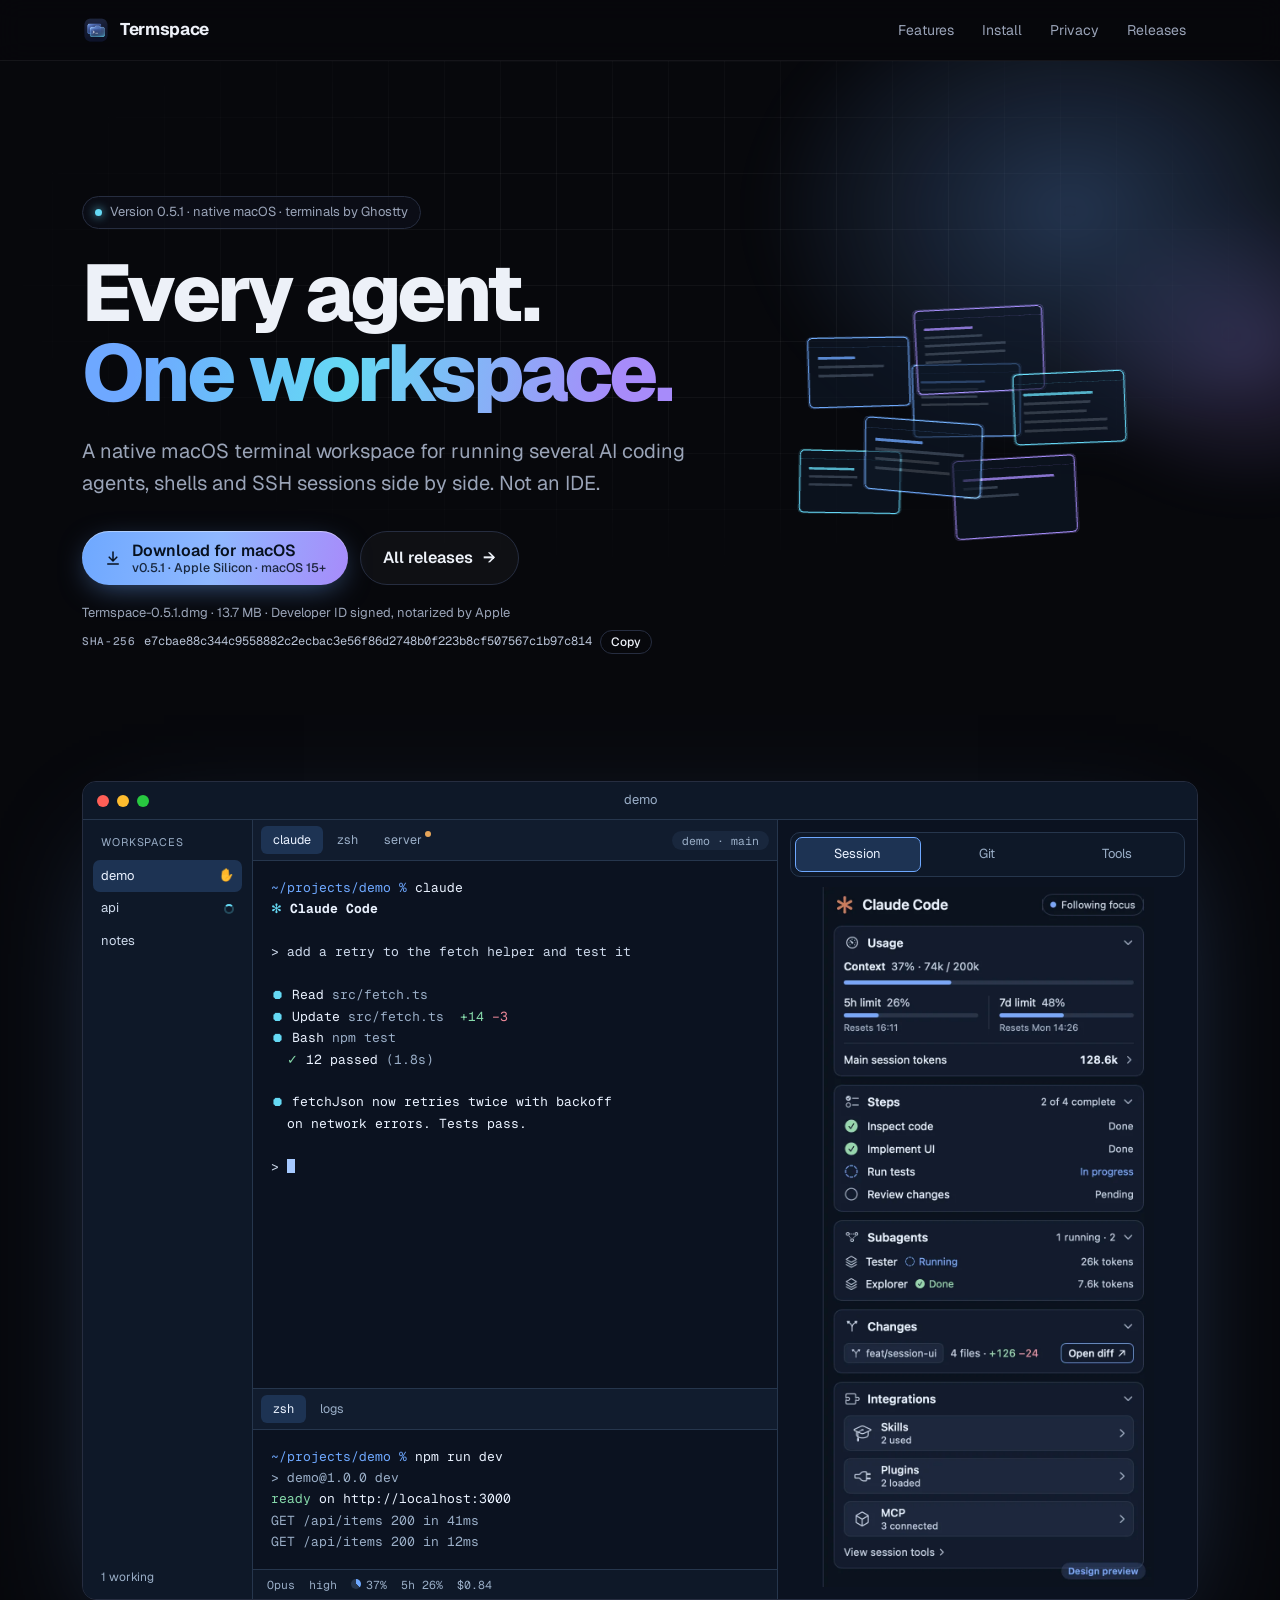
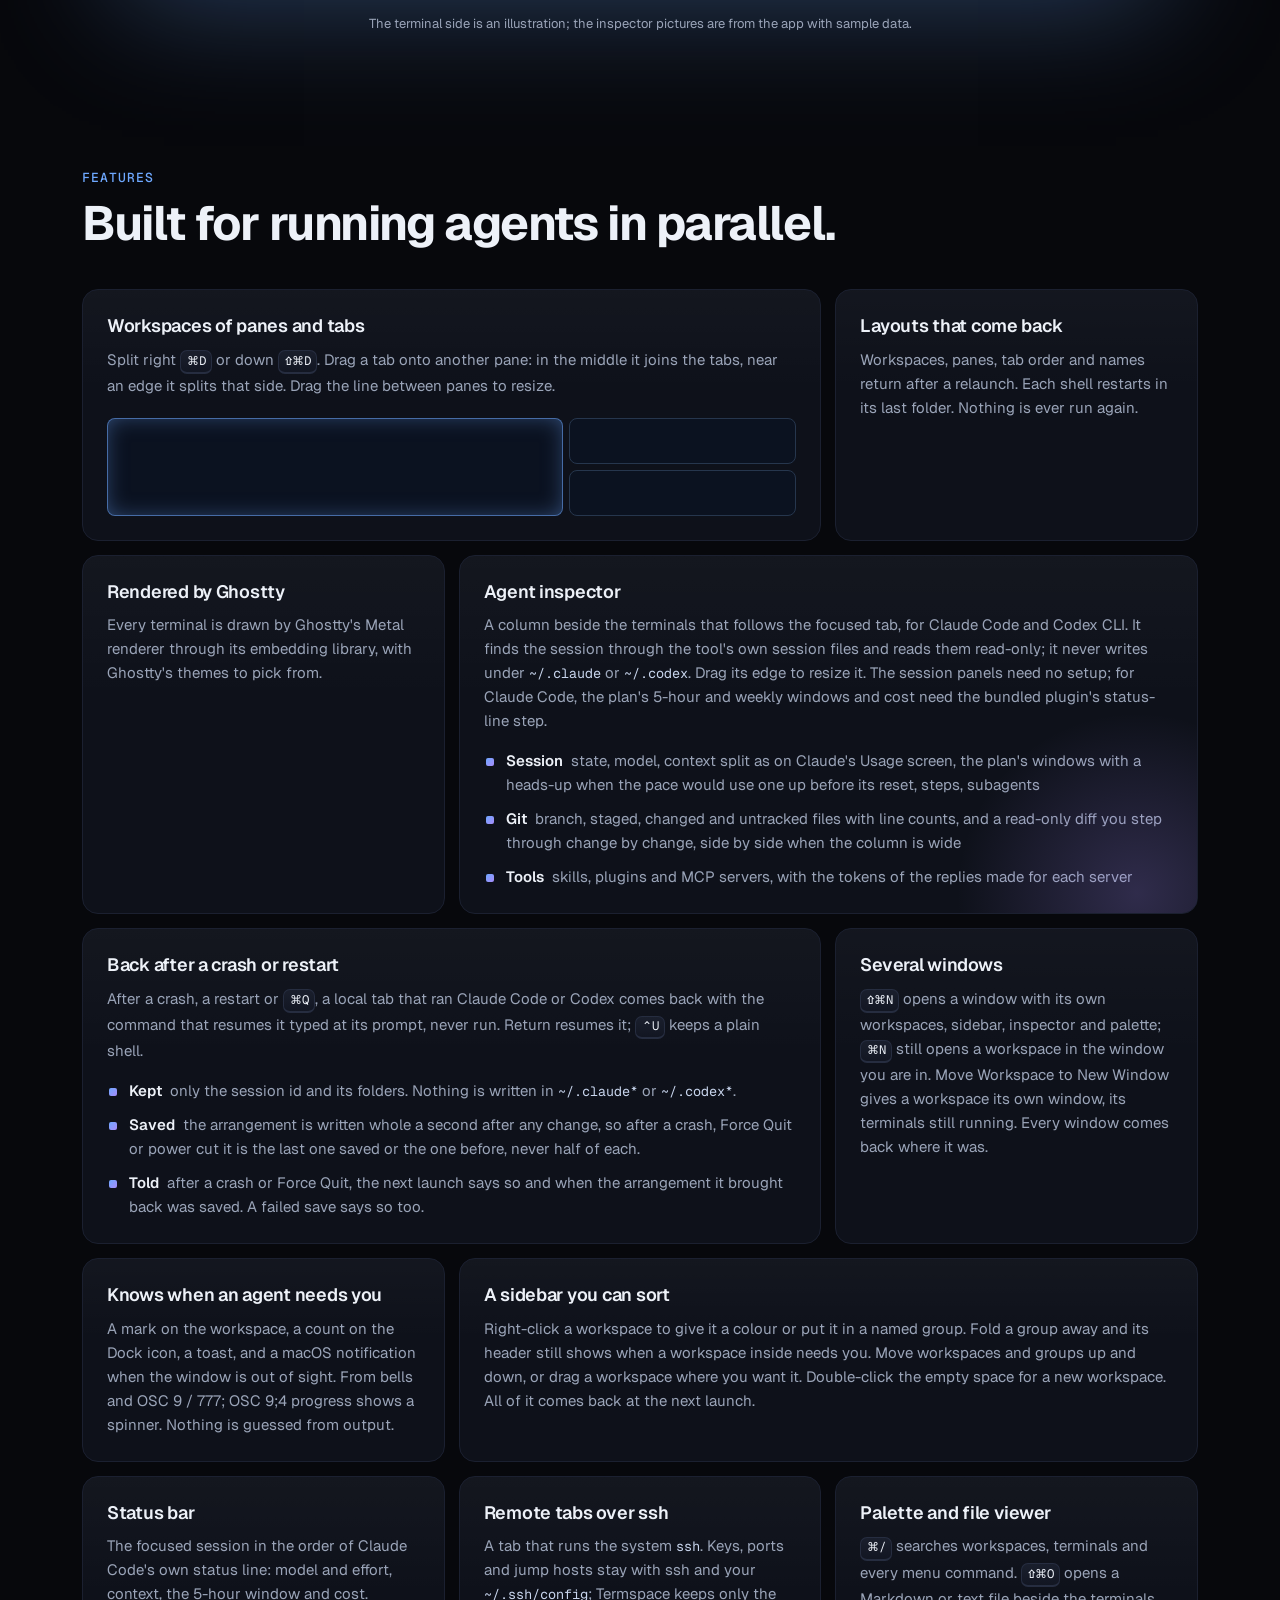
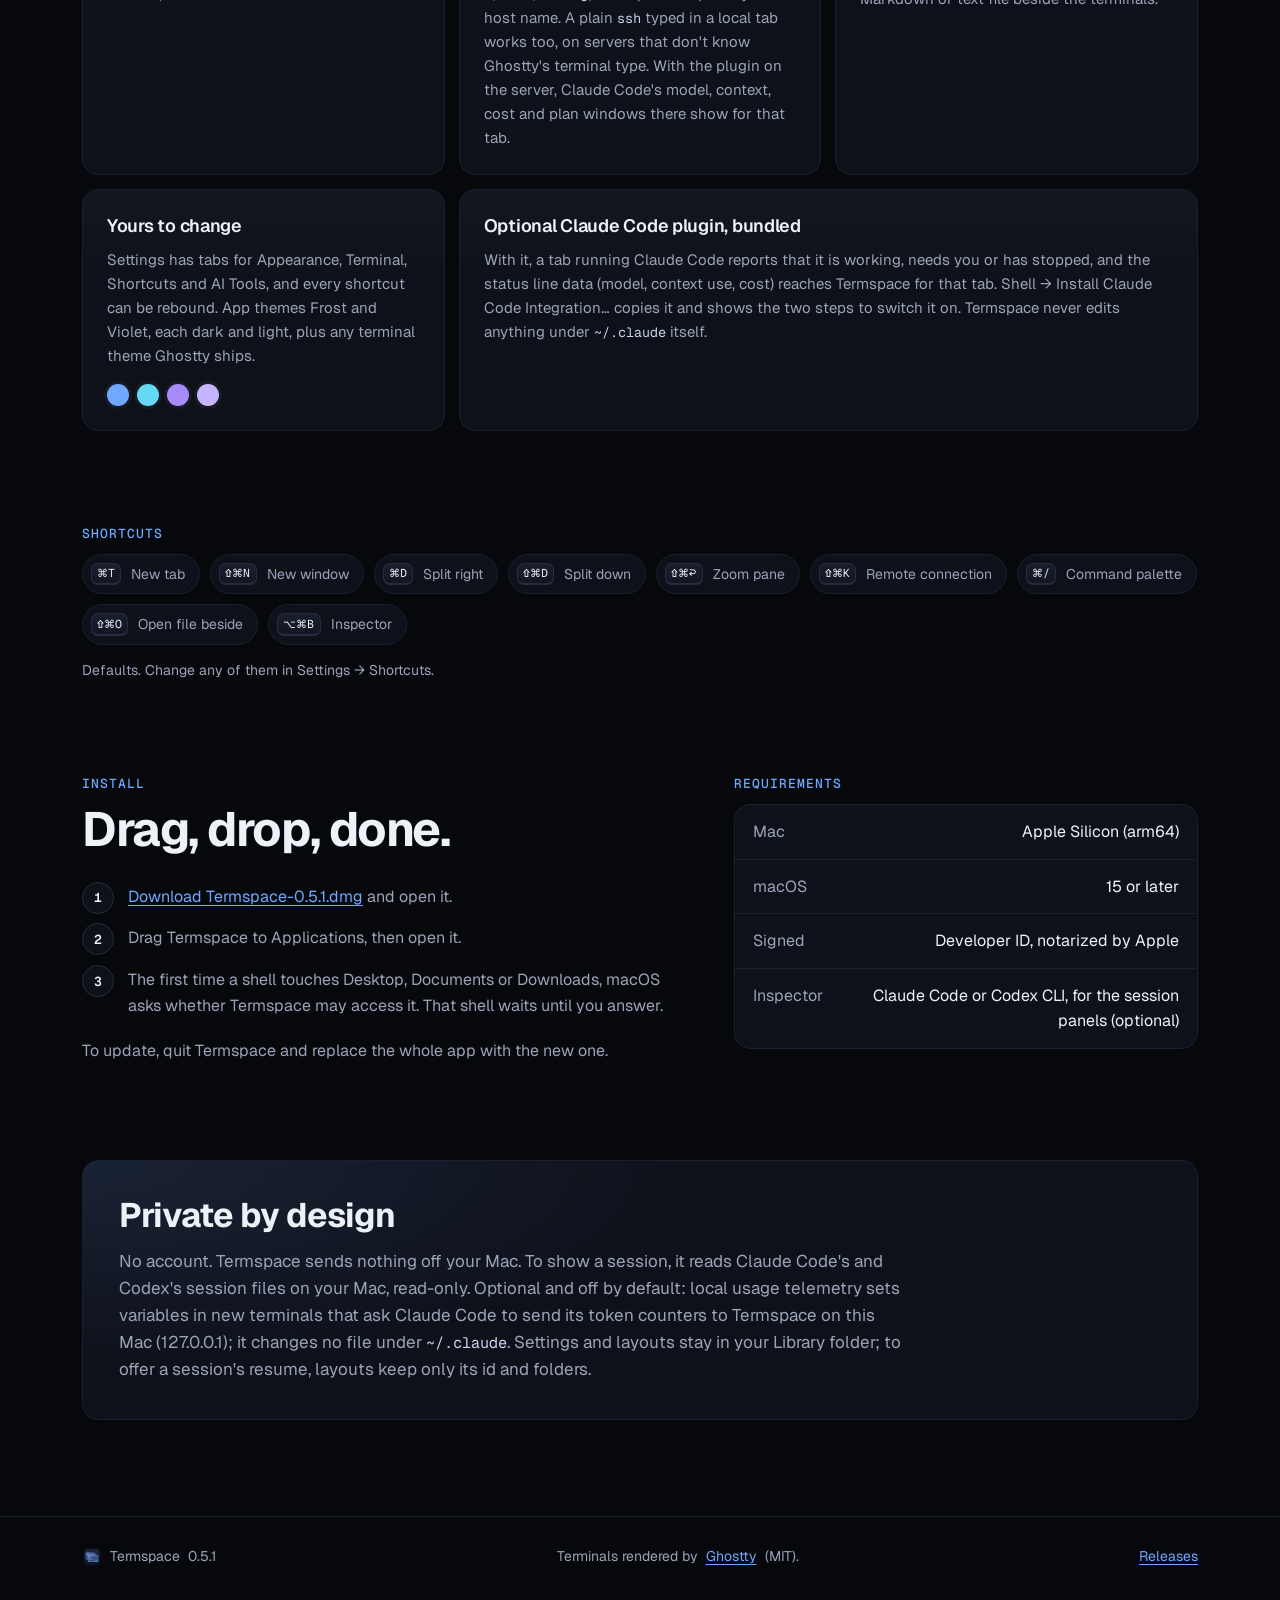
==== index.html @ 01f79a99 "The sidebar card says a workspace is dragged, not a group "Move workspaces and groups up and down, o" ====
<!doctype html>
<html lang="en">
<head>
<meta charset="utf-8">
<meta name="viewport" content="width=device-width, initial-scale=1">
<title>Termspace for macOS</title>
<meta name="description" content="Termspace is a native macOS terminal workspace for running several AI coding agents, shells and SSH sessions side by side. Terminals rendered by Ghostty.">
<meta name="color-scheme" content="dark">
<meta name="theme-color" content="#07080c">
<link rel="icon" type="image/png" sizes="32x32" href="assets/img/favicon-32.png">
<link rel="apple-touch-icon" href="assets/img/apple-touch-icon.png">
<meta property="og:type" content="website">
<meta property="og:title" content="Termspace for macOS">
<meta property="og:description" content="A native macOS terminal workspace for AI coding agents, shells and SSH, side by side.">
<meta property="og:url" content="https://amaraa87.github.io/termspace-site/">
<meta property="og:image" content="https://amaraa87.github.io/termspace-site/assets/img/og.png">
<meta property="og:image:width" content="1200">
<meta property="og:image:height" content="630">
<meta property="og:image:alt" content="Termspace app icon and wordmark on a dark background">
<meta name="twitter:card" content="summary_large_image">
<meta name="twitter:title" content="Termspace for macOS">
<meta name="twitter:description" content="A native macOS terminal workspace for AI coding agents, shells and SSH, side by side.">
<meta name="twitter:image" content="https://amaraa87.github.io/termspace-site/assets/img/og.png">
<link rel="preconnect" href="https://fonts.googleapis.com">
<link rel="preconnect" href="https://fonts.gstatic.com" crossorigin>
<link rel="stylesheet" href="https://fonts.googleapis.com/css2?family=Geist:wght@400;500;600;700;800&family=Geist+Mono:wght@400;500&display=swap">
<link rel="stylesheet" href="assets/css/site.css">
<script type="importmap">{"imports":{"three":"./assets/js/vendor/three.module.min.js"}}</script>
<script type="module" src="assets/js/hero.js"></script>
<script src="assets/js/site.js" defer></script>
</head>
<!-- Release facts: change them here and in the static text marked data-r below (see README.md). -->
<body
  data-version="0.5.1"
  data-size="13.7 MB"
  data-sha="e7cbae88c344c9558882c2ecbac3e56f86d2748b0f223b8cf507567c1b97c814"
  data-url="https://github.com/amaraa87/termspace-site/releases/download/v0.5.1/Termspace-0.5.1.dmg"
  data-file="Termspace-0.5.1.dmg">
<a class="skip" href="#main">Skip to content</a>

<header class="nav">
  <div class="wrap nav-in">
    <a class="brand" href="#top" aria-label="Termspace home">
      <img src="assets/img/icon-96.png" width="28" height="28" alt="">
      <span>Termspace</span>
    </a>
    <nav aria-label="Sections">
      <ul>
        <li class="hide-sm"><a href="#features">Features</a></li>
        <li class="hide-sm"><a href="#install">Install</a></li>
        <li class="hide-sm"><a href="#privacy">Privacy</a></li>
        <li><a href="https://github.com/amaraa87/termspace-site/releases">Releases</a></li>
      </ul>
    </nav>
  </div>
</header>

<main id="main">
  <section class="hero" id="top" aria-labelledby="hero-title">
    <div class="wrap hero-in">
      <div class="hero-copy">
        <p class="eyebrow"><span class="dot" aria-hidden="true"></span><span>Version <span data-r="version">0.5.1</span> · native macOS · terminals by Ghostty</span></p>
        <h1 id="hero-title">Every agent.<br><span class="grad">One workspace.</span></h1>
        <p class="lede">A native macOS terminal workspace for running several AI coding agents, shells and SSH sessions side by side. Not an IDE.</p>
        <div class="cta">
          <a class="btn btn-primary" data-r-href="url" href="https://github.com/amaraa87/termspace-site/releases/download/v0.5.1/Termspace-0.5.1.dmg">
            <svg width="18" height="18" viewBox="0 0 24 24" aria-hidden="true"><path fill="currentColor" d="M12 3a1 1 0 0 1 1 1v9.6l3.3-3.3a1 1 0 1 1 1.4 1.4l-5 5a1 1 0 0 1-1.4 0l-5-5a1 1 0 1 1 1.4-1.4l3.3 3.3V4a1 1 0 0 1 1-1ZM5 19h14a1 1 0 1 1 0 2H5a1 1 0 1 1 0-2Z"/></svg>
            <span class="btn-text"><span>Download for macOS</span><small>v<span data-r="version">0.5.1</span> · Apple Silicon · macOS 15+</small></span>
          </a>
          <a class="btn btn-ghost" href="https://github.com/amaraa87/termspace-site/releases">All releases <span aria-hidden="true">→</span></a>
        </div>
        <div class="fineprint">
          <p><span data-r="file">Termspace-0.5.1.dmg</span> · <span data-r="size">13.7 MB</span> · Developer ID signed, notarized by Apple</p>
          <p class="sha"><span class="sha-label">SHA-256</span> <code data-r="sha">e7cbae88c344c9558882c2ecbac3e56f86d2748b0f223b8cf507567c1b97c814</code>
            <button type="button" class="copy" data-copy="sha" hidden>Copy</button><span class="copied" role="status" aria-live="polite"></span></p>
        </div>
      </div>
      <div class="hero-stage" aria-hidden="true">
        <div class="stage-fallback"><img src="assets/img/apple-touch-icon.png" width="180" height="180" alt=""></div>
        <canvas id="hero-canvas"></canvas>
      </div>
    </div>
  </section>

  <section class="product" aria-labelledby="product-title">
    <div class="wrap">
      <h2 id="product-title" class="sr-only">What it looks like</h2>
      <div class="window">
        <div class="titlebar"><span class="lights" aria-hidden="true"><i></i><i></i><i></i></span><span class="title">demo</span></div>
        <div class="win-body">
          <aside class="sidebar" aria-label="Workspaces (illustration)">
            <p class="side-h">Workspaces</p>
            <ul>
              <li class="on"><span>demo</span><span class="hand" title="needs you">✋</span></li>
              <li><span>api</span><span class="spin" aria-label="working"></span></li>
              <li><span>notes</span></li>
            </ul>
            <p class="side-foot">1 working</p>
          </aside>
          <div class="term">
            <div class="tabs" aria-hidden="true"><span class="tab on">claude</span><span class="tab">zsh</span><span class="tab waiting">server</span><span class="chip">demo · main</span></div>
            <pre class="tty" aria-label="Example terminal session"><span class="p">~/projects/demo %</span> claude
<span class="a">✻</span> <b>Claude Code</b>

<span class="u">&gt; add a retry to the fetch helper and test it</span>

<span class="a">⏺</span> Read <span class="m">src/fetch.ts</span>
<span class="a">⏺</span> Update <span class="m">src/fetch.ts</span>  <span class="g">+14</span> <span class="r">−3</span>
<span class="a">⏺</span> Bash <span class="m">npm test</span>
  <span class="g">✓</span> 12 passed <span class="m">(1.8s)</span>

<span class="a">⏺</span> fetchJson now retries twice with backoff
  on network errors. Tests pass.

<span class="u">&gt;</span> <span class="cursor"></span></pre>
            <div class="tabs split" aria-hidden="true"><span class="tab on">zsh</span><span class="tab">logs</span></div>
            <pre class="tty tty2" aria-label="Example second pane"><span class="p">~/projects/demo %</span> npm run dev
<span class="m">&gt; demo@1.0.0 dev</span>
<span class="g">ready</span> on http://localhost:3000
<span class="m">GET /api/items 200 in 41ms</span>
<span class="m">GET /api/items 200 in 12ms</span></pre>
            <div class="statusbar" aria-hidden="true"><span>Opus</span><span>high</span><span class="ctx"><i></i>37%</span><span>5h 26%</span><span>$0.84</span></div>
          </div>
          <div class="insp">
            <input type="radio" name="insp" id="t-session" checked>
            <input type="radio" name="insp" id="t-git">
            <input type="radio" name="insp" id="t-tools">
            <div class="seg" role="group" aria-label="Inspector panel">
              <label for="t-session">Session</label>
              <label for="t-git">Git</label>
              <label for="t-tools">Tools</label>
            </div>
            <div class="shots">
              <img class="shot shot-session" src="assets/img/inspector-session.webp" width="395" height="832" loading="lazy" alt="Session panel: Claude Code session following focus, context 37 percent, 5-hour and 7-day limits, a step list with two of four complete, two subagents, changes and integrations.">
              <img class="shot shot-git" src="assets/img/inspector-git.webp" width="569" height="832" alt="Git panel: branch, one staged and four changed files with line counts, and a read-only diff of one file.">
              <img class="shot shot-tools" src="assets/img/inspector-tools.webp" width="459" height="832" alt="Tools panel: skills used with attributed tokens, two loaded plugins and three connected MCP servers.">
            </div>
          </div>
        </div>
      </div>
      <p class="caption">The terminal side is an illustration; the inspector pictures are from the app with sample data.</p>
    </div>
  </section>

  <section id="features" class="features" aria-labelledby="features-title">
    <div class="wrap">
      <p class="kicker">Features</p>
      <h2 id="features-title">Built for running agents in parallel.</h2>
      <div class="bento">
        <article class="card span2">
          <h3>Workspaces of panes and tabs</h3>
          <p>Split right <kbd>⌘D</kbd> or down <kbd>⇧⌘D</kbd>. Drag a tab onto another pane: in the middle it joins the tabs, near an edge it splits that side. Drag the line between panes to resize.</p>
          <div class="panes" aria-hidden="true"><i></i><i></i><i></i><i></i></div>
        </article>
        <article class="card">
          <h3>Layouts that come back</h3>
          <p>Workspaces, panes, tab order and names return after a relaunch. Each shell restarts in its last folder. Nothing is ever run again.</p>
        </article>
        <article class="card">
          <h3>Rendered by Ghostty</h3>
          <p>Every terminal is drawn by Ghostty's Metal renderer through its embedding library, with Ghostty's themes to pick from.</p>
        </article>
        <article class="card span2 tall">
          <h3>Agent inspector</h3>
          <p>A column beside the terminals that follows the focused tab, for Claude Code and Codex CLI. It finds the session through the tool's own session files and reads them read-only; it never writes under <code>~/.claude</code> or <code>~/.codex</code>. Drag its edge to resize it. The session panels need no setup; for Claude Code, the plan's 5-hour and weekly windows and cost need the bundled plugin's status-line step.</p>
          <ul class="ticks">
            <li><b>Session</b> state, model, context split as on Claude's Usage screen, the plan's windows with a heads-up when the pace would use one up before its reset, steps, subagents</li>
            <li><b>Git</b> branch, staged, changed and untracked files with line counts, and a read-only diff you step through change by change, side by side when the column is wide</li>
            <li><b>Tools</b> skills, plugins and MCP servers, with the tokens of the replies made for each server</li>
          </ul>
        </article>
        <article class="card span2">
          <h3>Back after a crash or restart</h3>
          <p>After a crash, a restart or <kbd>⌘Q</kbd>, a local tab that ran Claude Code or Codex comes back with the command that resumes it typed at its prompt, never run. Return resumes it; <kbd>⌃U</kbd> keeps a plain shell.</p>
          <ul class="ticks">
            <li><b>Kept</b> only the session id and its folders. Nothing is written in <code>~/.claude*</code> or <code>~/.codex*</code>.</li>
            <li><b>Saved</b> the arrangement is written whole a second after any change, so after a crash, Force Quit or power cut it is the last one saved or the one before, never half of each.</li>
            <li><b>Told</b> after a crash or Force Quit, the next launch says so and when the arrangement it brought back was saved. A failed save says so too.</li>
          </ul>
        </article>
        <article class="card">
          <h3>Several windows</h3>
          <p><kbd>⇧⌘N</kbd> opens a window with its own workspaces, sidebar, inspector and palette; <kbd>⌘N</kbd> still opens a workspace in the window you are in. Move Workspace to New Window gives a workspace its own window, its terminals still running. Every window comes back where it was.</p>
        </article>
        <article class="card">
          <h3>Knows when an agent needs you</h3>
          <p>A mark on the workspace, a count on the Dock icon, a toast, and a macOS notification when the window is out of sight. From bells and OSC 9 / 777; OSC 9;4 progress shows a spinner. Nothing is guessed from output.</p>
        </article>
        <article class="card span2">
          <h3>A sidebar you can sort</h3>
          <p>Right-click a workspace to give it a colour or put it in a named group. Fold a group away and its header still shows when a workspace inside needs you. Move workspaces and groups up and down, or drag a workspace where you want it. Double-click the empty space for a new workspace. All of it comes back at the next launch.</p>
        </article>
        <article class="card">
          <h3>Status bar</h3>
          <p>The focused session in the order of Claude Code's own status line: model and effort, context, the 5-hour window and cost.</p>
        </article>
        <article class="card">
          <h3>Remote tabs over ssh</h3>
          <p>A tab that runs the system <code>ssh</code>. Keys, ports and jump hosts stay with ssh and your <code>~/.ssh/config</code>; Termspace keeps only the host name. A plain <code>ssh</code> typed in a local tab works too, on servers that don't know Ghostty's terminal type. With the plugin on the server, Claude Code's model, context, cost and plan windows there show for that tab.</p>
        </article>
        <article class="card">
          <h3>Palette and file viewer</h3>
          <p><kbd>⌘/</kbd> searches workspaces, terminals and every menu command. <kbd>⇧⌘O</kbd> opens a Markdown or text file beside the terminals.</p>
        </article>
        <article class="card">
          <h3>Yours to change</h3>
          <p>Settings has tabs for Appearance, Terminal, Shortcuts and AI Tools, and every shortcut can be rebound. App themes Frost and Violet, each dark and light, plus any terminal theme Ghostty ships.</p>
          <div class="swatches" aria-hidden="true"><i style="--c:#6EA8FF"></i><i style="--c:#65D9F4"></i><i style="--c:#A78BFA"></i><i style="--c:#C4B5FD"></i></div>
        </article>
        <article class="card span2">
          <h3>Optional Claude Code plugin, bundled</h3>
          <p>With it, a tab running Claude Code reports that it is working, needs you or has stopped, and the status line data (model, context use, cost) reaches Termspace for that tab. Shell → Install Claude Code Integration… copies it and shows the two steps to switch it on. Termspace never edits anything under <code>~/.claude</code> itself.</p>
        </article>
      </div>
    </div>
  </section>

  <section class="keys" aria-labelledby="keys-title">
    <div class="wrap">
      <h2 id="keys-title" class="kicker">Shortcuts</h2>
      <ul class="keylist">
        <li><kbd>⌘T</kbd> New tab</li>
        <li><kbd>⇧⌘N</kbd> New window</li>
        <li><kbd>⌘D</kbd> Split right</li>
        <li><kbd>⇧⌘D</kbd> Split down</li>
        <li><kbd>⇧⌘↩</kbd> Zoom pane</li>
        <li><kbd>⇧⌘K</kbd> Remote connection</li>
        <li><kbd>⌘/</kbd> Command palette</li>
        <li><kbd>⇧⌘O</kbd> Open file beside</li>
        <li><kbd>⌥⌘B</kbd> Inspector</li>
      </ul>
      <p class="muted small">Defaults. Change any of them in Settings → Shortcuts.</p>
    </div>
  </section>

  <section id="install" class="install" aria-labelledby="install-title">
    <div class="wrap two">
      <div>
        <p class="kicker">Install</p>
        <h2 id="install-title">Drag, drop, done.</h2>
        <ol class="steps">
          <li><a data-r-href="url" href="https://github.com/amaraa87/termspace-site/releases/download/v0.5.1/Termspace-0.5.1.dmg">Download <span data-r="file">Termspace-0.5.1.dmg</span></a> and open it.</li>
          <li>Drag Termspace to Applications, then open it.</li>
          <li>The first time a shell touches Desktop, Documents or Downloads, macOS asks whether Termspace may access it. That shell waits until you answer.</li>
        </ol>
        <p class="muted">To update, quit Termspace and replace the whole app with the new one.</p>
      </div>
      <div>
        <p class="kicker">Requirements</p>
        <dl class="reqs">
          <div><dt>Mac</dt><dd>Apple Silicon (arm64)</dd></div>
          <div><dt>macOS</dt><dd>15 or later</dd></div>
          <div><dt>Signed</dt><dd>Developer ID, notarized by Apple</dd></div>
          <div><dt>Inspector</dt><dd>Claude Code or Codex CLI, for the session panels (optional)</dd></div>
        </dl>
      </div>
    </div>
  </section>

  <section id="privacy" class="privacy" aria-labelledby="privacy-title">
    <div class="wrap">
      <div class="card privacy-card">
        <h2 id="privacy-title">Private by design</h2>
        <p>No account. Termspace sends nothing off your Mac. To show a session, it reads Claude Code's and Codex's session files on your Mac, read-only. Optional and off by default: local usage telemetry sets variables in new terminals that ask Claude Code to send its token counters to Termspace on this Mac (127.0.0.1); it changes no file under <code>~/.claude</code>. Settings and layouts stay in your Library folder; to offer a session's resume, layouts keep only its id and folders.</p>
      </div>
    </div>
  </section>
</main>

<footer class="foot">
  <div class="wrap foot-in">
    <p><img src="assets/img/icon-96.png" width="20" height="20" alt=""> Termspace <span data-r="version">0.5.1</span></p>
    <p>Terminals rendered by <a href="https://ghostty.org">Ghostty</a> (MIT).</p>
    <p><a href="https://github.com/amaraa87/termspace-site/releases">Releases</a></p>
  </div>
</footer>
</body>
</html>
---- assets/css/site.css ----
:root {
  --bg: #07080c;
  --bg2: #0c0e15;
  --card: #0e111a;
  --line: #1b2030;
  --line2: #262d40;
  --text: #edf1f8;
  --muted: #9aa4b8;
  --frost: #6ea8ff;
  --violet: #a78bfa;
  --cyan: #65d9f4;
  --ink: #07111f;
  --ok: #86d9aa;
  --bad: #f08a9a;
  --warn: #e6c47a;
  --sans: "Geist", ui-sans-serif, system-ui, -apple-system, "Segoe UI", sans-serif;
  --mono: "Geist Mono", ui-monospace, "SF Mono", Menlo, monospace;
  --r: 16px;
  color-scheme: dark;
}
* { box-sizing: border-box; }
html { -webkit-text-size-adjust: 100%; scroll-behavior: smooth; scroll-padding-top: 76px; }
@media (prefers-reduced-motion: reduce) { html { scroll-behavior: auto; } }
body {
  margin: 0; background: var(--bg); color: var(--text);
  font: 16px/1.6 var(--sans); -webkit-font-smoothing: antialiased; overflow-x: hidden;
}
img { max-width: 100%; display: block; }
a { color: var(--frost); text-decoration-thickness: 1px; text-underline-offset: 3px; }
a:hover { color: #92beff; }
:focus-visible { outline: 2px solid var(--frost); outline-offset: 3px; border-radius: 6px; }
code, kbd, pre { font-family: var(--mono); }
code { font-size: .9em; color: #c9d6ee; }
kbd {
  display: inline-block; min-width: 1.9em; padding: .05em .45em; text-align: center;
  font-size: .82em; line-height: 1.6; color: var(--text); white-space: nowrap;
  background: linear-gradient(#1a1f2d, #121622); border: 1px solid var(--line2);
  border-bottom-width: 2px; border-radius: 7px;
}
h1, h2, h3 { margin: 0; letter-spacing: -0.03em; line-height: 1.08; }
h2 { font-size: clamp(30px, 4.2vw, 48px); font-weight: 700; }
h3 { font-size: 18px; font-weight: 600; letter-spacing: -0.015em; line-height: 1.3; }
p { margin: 0; }
.wrap { width: 100%; max-width: 1180px; margin: 0 auto; padding: 0 16px; }
@media (min-width: 720px) { .wrap { padding: 0 32px; } }
.muted { color: var(--muted); }
.small { font-size: 14px; }
.sr-only { position: absolute; width: 1px; height: 1px; overflow: hidden; clip: rect(0 0 0 0); white-space: nowrap; }
.skip { position: absolute; left: 16px; top: -60px; z-index: 20; background: var(--text); color: var(--bg); padding: 8px 14px; border-radius: 999px; }
.skip:focus { top: 12px; }
.kicker { font: 500 13px/1 var(--mono); letter-spacing: .08em; text-transform: uppercase; color: var(--frost); margin-bottom: 14px; }

/* nav */
.nav { position: sticky; top: 0; z-index: 10; backdrop-filter: blur(12px) saturate(140%); -webkit-backdrop-filter: blur(12px) saturate(140%); background: rgba(7, 8, 12, .72); border-bottom: 1px solid rgba(255,255,255,.06); }
.nav-in { display: flex; align-items: center; justify-content: space-between; height: 60px; }
.brand { display: flex; align-items: center; gap: 10px; color: var(--text); text-decoration: none; font-weight: 700; letter-spacing: -0.02em; font-size: 17px; }
.nav ul { display: flex; gap: 4px; list-style: none; margin: 0; padding: 0; }
.nav li a { display: block; padding: 6px 12px; border-radius: 999px; color: var(--muted); text-decoration: none; font-size: 14px; }
.nav li a:hover { color: var(--text); background: rgba(255,255,255,.06); }
@media (max-width: 560px) { .hide-sm { display: none; } }

/* hero */
.hero { position: relative; padding: 72px 0 40px; overflow: hidden; }
.hero::before {
  content: ""; position: absolute; inset: 0; pointer-events: none;
  background-image: linear-gradient(rgba(255,255,255,.045) 1px, transparent 1px), linear-gradient(90deg, rgba(255,255,255,.045) 1px, transparent 1px);
  background-size: 56px 56px; background-position: center top;
  -webkit-mask-image: radial-gradient(ellipse 70% 60% at 50% 30%, #000 30%, transparent 75%);
          mask-image: radial-gradient(ellipse 70% 60% at 50% 30%, #000 30%, transparent 75%);
}
.hero::after {
  content: ""; position: absolute; pointer-events: none; width: 900px; height: 700px; right: -240px; top: -200px;
  background: radial-gradient(closest-side, rgba(110,168,255,.28), transparent 70%), radial-gradient(closest-side at 70% 70%, rgba(167,139,250,.24), transparent 70%);
  filter: blur(20px);
}
.hero-in { position: relative; z-index: 1; display: grid; gap: 32px; align-items: center; }
@media (min-width: 960px) { .hero-in { grid-template-columns: 1.3fr 1fr; gap: 24px; } .hero { padding: 104px 0 72px; } }
.eyebrow { display: inline-flex; align-items: center; gap: 8px; padding: 5px 12px; border: 1px solid var(--line2); border-radius: 999px; background: rgba(14,17,26,.7); color: var(--muted); font-size: 13px; margin-bottom: 24px; }
.dot { width: 7px; height: 7px; border-radius: 50%; background: var(--cyan); box-shadow: 0 0 10px var(--cyan); }
h1 { font-size: clamp(44px, 6.4vw, 80px); font-weight: 800; letter-spacing: -0.045em; line-height: 1; }
.grad { background: linear-gradient(100deg, var(--frost) 10%, var(--cyan) 45%, var(--violet) 90%); -webkit-background-clip: text; background-clip: text; color: transparent; }
.lede { margin-top: 22px; max-width: 34em; font-size: clamp(17px, 1.6vw, 20px); color: var(--muted); }
.cta { display: flex; flex-wrap: wrap; gap: 12px; margin-top: 32px; }
.btn { display: inline-flex; align-items: center; gap: 10px; min-height: 52px; padding: 10px 22px; border-radius: 999px; text-decoration: none; font-weight: 600; transition: transform .15s ease, box-shadow .2s ease, background .2s ease; }
.btn:active { transform: scale(.98); }
.btn-primary { color: var(--ink); background: linear-gradient(100deg, var(--frost), #8fb8ff 50%, var(--violet)); box-shadow: 0 8px 30px -8px rgba(110,168,255,.55), inset 0 1px 0 rgba(255,255,255,.4); }
.btn-primary:hover { color: var(--ink); box-shadow: 0 10px 40px -6px rgba(140,150,255,.7), inset 0 1px 0 rgba(255,255,255,.4); }
.btn-text { display: flex; flex-direction: column; line-height: 1.2; }
.btn-text small { font-weight: 500; font-size: 12.5px; opacity: .85; }
.btn-ghost { color: var(--text); border: 1px solid var(--line2); background: rgba(255,255,255,.03); }
.btn-ghost:hover { color: var(--text); background: rgba(255,255,255,.07); }
.fineprint { margin-top: 18px; font-size: 13px; color: var(--muted); display: grid; gap: 6px; }
.sha { display: flex; flex-wrap: wrap; align-items: center; gap: 6px 8px; }
.sha-label { font: 500 11px/1 var(--mono); letter-spacing: .06em; color: var(--muted); }
.sha code { font-size: 12px; color: #b9c4d8; overflow-wrap: anywhere; word-break: break-all; user-select: all; -webkit-user-select: all; min-width: 0; }
.copy { font: 500 12px/1 var(--sans); color: var(--text); background: transparent; border: 1px solid var(--line2); border-radius: 999px; padding: 5px 10px; cursor: pointer; }
.copy:hover { background: rgba(255,255,255,.06); }
.copied { color: var(--ok); font-size: 12px; }

.hero-stage { position: relative; height: 300px; }
@media (min-width: 960px) { .hero-stage { height: 520px; } }
.stage-fallback { position: absolute; inset: 0; display: grid; place-items: center;
  background: radial-gradient(circle at 45% 45%, rgba(110,168,255,.30), transparent 45%), radial-gradient(circle at 60% 60%, rgba(167,139,250,.26), transparent 48%);
  transition: opacity .8s ease; }
.stage-fallback img { width: 150px; height: 150px; filter: drop-shadow(0 20px 50px rgba(110,168,255,.45)); }
#hero-canvas { position: absolute; inset: 0; width: 100%; height: 100%; opacity: 0; transition: opacity 1s ease; }
.hero-stage.live #hero-canvas { opacity: 1; }
.hero-stage.live .stage-fallback { opacity: 0; }

/* product window */
.product { padding: 24px 0 96px; }
.window { border: 1px solid var(--line2); border-radius: 14px; overflow: hidden; background: #0b1220;
  box-shadow: 0 40px 120px -40px rgba(110,168,255,.35), 0 0 0 1px rgba(255,255,255,.03) inset; }
.titlebar { position: relative; display: flex; align-items: center; height: 38px; padding: 0 14px; background: #0e1828; border-bottom: 1px solid #26364d; }
.lights { display: flex; gap: 8px; }
.lights i { width: 12px; height: 12px; border-radius: 50%; background: #3a465a; }
.lights i:nth-child(1) { background: #ff5f57; } .lights i:nth-child(2) { background: #febc2e; } .lights i:nth-child(3) { background: #28c840; }
.title { position: absolute; left: 50%; transform: translateX(-50%); font-size: 13px; color: #9aaec7; }
.win-body { display: grid; grid-template-columns: 1fr; }
@media (min-width: 1000px) { .win-body { grid-template-columns: 170px minmax(0, 1fr) 420px; } }
@media (min-width: 720px) and (max-width: 999.98px) { .win-body { grid-template-columns: minmax(0, 1fr) 340px; } }
.sidebar { display: none; background: #0e1828; border-right: 1px solid #26364d; padding: 14px 10px; font-size: 13px; position: relative; }
@media (min-width: 1000px) { .sidebar { display: block; } }
.side-h { color: #9aaec7; font-size: 11px; text-transform: uppercase; letter-spacing: .08em; padding: 0 8px 8px; }
.sidebar ul { list-style: none; margin: 0; padding: 0; }
.sidebar li { display: flex; justify-content: space-between; align-items: center; padding: 6px 8px; border-radius: 7px; color: #cdd9eb; }
.sidebar li.on { background: #1d3353; color: #eaf2ff; }
.hand { font-size: 12px; filter: hue-rotate(-10deg); }
.spin { width: 10px; height: 10px; border-radius: 50%; border: 2px solid rgba(101,217,244,.25); border-top-color: var(--cyan); animation: spin 1s linear infinite; }
@keyframes spin { to { transform: rotate(360deg); } }
@media (prefers-reduced-motion: reduce) { .spin, .cursor { animation: none !important; } }
.side-foot { position: absolute; bottom: 12px; left: 18px; color: #9aaec7; font-size: 12px; }
.term { display: flex; flex-direction: column; min-width: 0; background: #0b1220; }
.tabs { display: flex; align-items: center; gap: 2px; padding: 6px 8px; background: #111c2e; border-bottom: 1px solid #26364d; font-size: 12.5px; overflow: hidden; }
.tab { padding: 4px 12px; border-radius: 6px; color: #9aaec7; white-space: nowrap; position: relative; }
.tab.on { background: #1d3353; color: #eaf2ff; }
.tab.waiting::after { content: ""; position: absolute; right: 3px; top: 5px; width: 6px; height: 6px; border-radius: 50%; background: #e6a55a; }
.chip { margin-left: auto; padding: 2px 10px; border-radius: 999px; background: #19273d; color: #9aaec7; font: 11.5px var(--mono); white-space: nowrap; }
@media (max-width: 420px) { .chip { display: none; } }
.tty { flex: 1; margin: 0; padding: 16px 18px; font-size: 13px; line-height: 1.65; color: #eaf2ff; white-space: pre-wrap; overflow-wrap: anywhere; }
@media (min-width: 720px) { .tty { min-height: 360px; } }
@media (max-width: 480px) { .tty { font-size: 12px; padding: 14px; } }
.tabs.split { border-top: 1px solid #26364d; }
.tty2 { flex: 0 0 auto; min-height: 0; }
.tty .p { color: var(--frost); } .tty .a { color: var(--cyan); } .tty .u { color: #cdd9eb; }
.tty .m { color: #9aaec7; } .tty .g { color: var(--ok); } .tty .r { color: var(--bad); }
.cursor { display: inline-block; width: .6em; height: 1.1em; vertical-align: -.2em; background: #a6c9ff; animation: blink 1.1s steps(1) infinite; }
@keyframes blink { 50% { opacity: 0; } }
.statusbar { display: flex; flex-wrap: wrap; gap: 4px 14px; padding: 7px 14px; border-top: 1px solid #26364d; background: #0e1828; font: 11.5px var(--mono); color: #9aaec7; }
.ctx { display: inline-flex; align-items: center; gap: 5px; }
.ctx i { width: 10px; height: 10px; border-radius: 50%; background: conic-gradient(var(--frost) 37%, #26364d 0); }
.insp { background: #0b1220; border-top: 1px solid #26364d; padding: 12px; position: relative; }
@media (min-width: 720px) { .insp { border-top: 0; border-left: 1px solid #26364d; } }
.insp input { position: absolute; opacity: 0; pointer-events: none; }
.seg { display: grid; grid-template-columns: repeat(3, 1fr); gap: 4px; padding: 4px; border: 1px solid #26364d; border-radius: 10px; background: #0e1828; margin-bottom: 10px; }
.seg label { text-align: center; padding: 6px 0; border-radius: 7px; font-size: 13px; color: #9aaec7; cursor: pointer; border: 1px solid transparent; }
.seg label:hover { color: #eaf2ff; }
#t-session:checked ~ .seg [for=t-session], #t-git:checked ~ .seg [for=t-git], #t-tools:checked ~ .seg [for=t-tools] { background: #1d3353; color: #eaf2ff; border-color: var(--frost); }
#t-session:focus-visible ~ .seg [for=t-session], #t-git:focus-visible ~ .seg [for=t-git], #t-tools:focus-visible ~ .seg [for=t-tools] { outline: 2px solid var(--frost); outline-offset: 2px; }
.shots { height: 700px; }
@media (max-width: 719px) { .shots { height: 520px; } }
.shot { display: none; width: 100%; height: 100%; object-fit: contain; object-position: top center; }
#t-session:checked ~ .shots .shot-session, #t-git:checked ~ .shots .shot-git, #t-tools:checked ~ .shots .shot-tools { display: block; }
.caption { margin-top: 14px; text-align: center; font-size: 13px; color: var(--muted); }

/* features */
.features { padding: 40px 0 96px; }
.features h2 { max-width: 16em; margin-bottom: 40px; }
.bento { display: grid; gap: 14px; grid-template-columns: 1fr; }
@media (min-width: 720px) { .bento { grid-template-columns: repeat(2, 1fr); } }
@media (min-width: 1000px) { .bento { grid-template-columns: repeat(3, 1fr); } .span2 { grid-column: span 2; }  }
/* .mid2: a card that fills the last row of the 2-column grid only */
@media (min-width: 720px) and (max-width: 999.98px) { .span2, .mid2 { grid-column: span 2; } }
.card { position: relative; padding: 24px; border: 1px solid var(--line); border-radius: var(--r); background: linear-gradient(180deg, rgba(255,255,255,.025), transparent 40%), var(--card); overflow: hidden; transition: border-color .25s ease; }
.card:hover { border-color: var(--line2); }
.card h3 { margin-bottom: 10px; }
.card p, .card li { color: var(--muted); font-size: 15px; }
.card b { color: var(--text); font-weight: 600; margin-right: 4px; }
.card.tall::after { content: ""; position: absolute; width: 360px; height: 360px; right: -120px; bottom: -160px; background: radial-gradient(closest-side, rgba(167,139,250,.22), transparent); pointer-events: none; }
.ticks { list-style: none; margin: 16px 0 0; padding: 0; display: grid; gap: 10px; }
.ticks li { padding-left: 22px; position: relative; }
.ticks li::before { content: ""; position: absolute; left: 2px; top: .55em; width: 8px; height: 8px; border-radius: 2px; background: linear-gradient(135deg, var(--frost), var(--violet)); }
.panes { margin-top: 20px; display: grid; grid-template-columns: 2fr 1fr; grid-template-rows: 46px 46px; gap: 6px; }
.panes i { border: 1px solid #26364d; border-radius: 8px; background: #0b1220; }
.panes i:first-child { grid-row: span 2; border-color: rgba(110,168,255,.6); box-shadow: 0 0 24px -6px rgba(110,168,255,.5) inset; }
.panes i:nth-child(4) { display: none; }
.swatches { display: flex; gap: 8px; margin-top: 16px; }
.swatches i { width: 22px; height: 22px; border-radius: 50%; background: var(--c); box-shadow: 0 0 0 3px rgba(255,255,255,.04); }

/* shortcuts */
.keys { padding: 0 0 96px; }
.keylist { list-style: none; margin: 0 0 14px; padding: 0; display: flex; flex-wrap: wrap; gap: 10px; }
.keylist li { display: inline-flex; align-items: center; gap: 10px; padding: 8px 14px 8px 8px; border: 1px solid var(--line); border-radius: 999px; background: var(--card); font-size: 14px; color: var(--muted); }

/* install */
.install { padding: 0 0 96px; }
.two { display: grid; gap: 48px; }
@media (min-width: 900px) { .two { grid-template-columns: 1.3fr 1fr; } }
.install h2 { margin-bottom: 28px; }
.steps { list-style: none; counter-reset: s; margin: 0 0 20px; padding: 0; display: grid; gap: 16px; }
.steps li { counter-increment: s; position: relative; padding-left: 46px; color: var(--muted); }
.steps li::before { content: counter(s); position: absolute; left: 0; top: -2px; width: 30px; height: 30px; border-radius: 50%; display: grid; place-items: center; font: 600 13px var(--mono); color: var(--text); border: 1px solid var(--line2); background: var(--card); }
.steps a { overflow-wrap: anywhere; }
.reqs { margin: 0; border: 1px solid var(--line); border-radius: var(--r); background: var(--card); }
.reqs div { display: flex; justify-content: space-between; gap: 16px; padding: 14px 18px; border-top: 1px solid var(--line); }
.reqs div:first-child { border-top: 0; }
.reqs dt { color: var(--muted); }
.reqs dd { margin: 0; text-align: right; }

/* privacy */
.privacy { padding: 0 0 96px; }
.privacy-card { padding: 36px; background: radial-gradient(600px 200px at 0% 0%, rgba(110,168,255,.12), transparent), var(--card); }
.privacy-card h2 { font-size: clamp(26px, 3vw, 34px); margin-bottom: 14px; }
.privacy-card p { max-width: 46em; font-size: 17px; color: var(--muted); }
@media (max-width: 480px) { .privacy-card { padding: 24px; } }

/* footer */
.foot { border-top: 1px solid var(--line); padding: 28px 0 40px; font-size: 14px; color: var(--muted); }
.foot-in { display: flex; flex-wrap: wrap; gap: 12px 28px; align-items: center; justify-content: space-between; }
.foot-in p { display: flex; align-items: center; gap: 8px; }
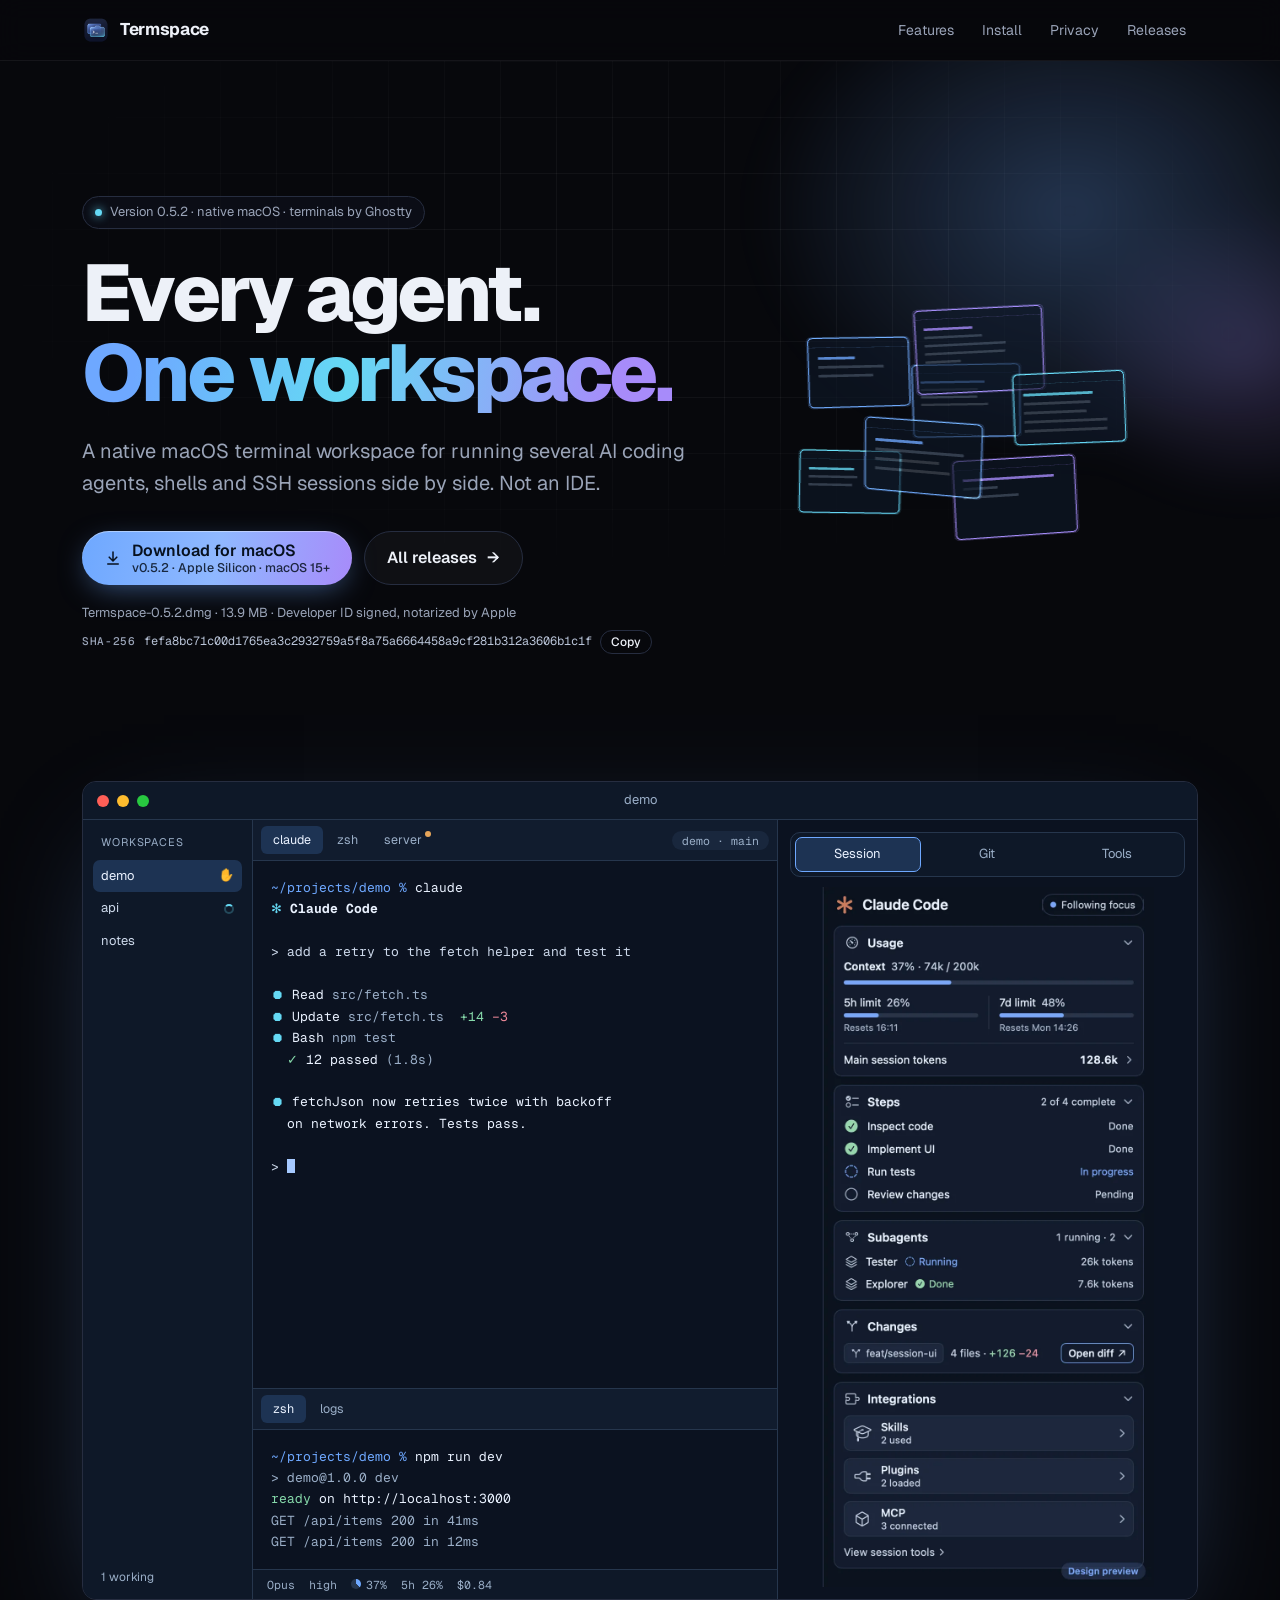
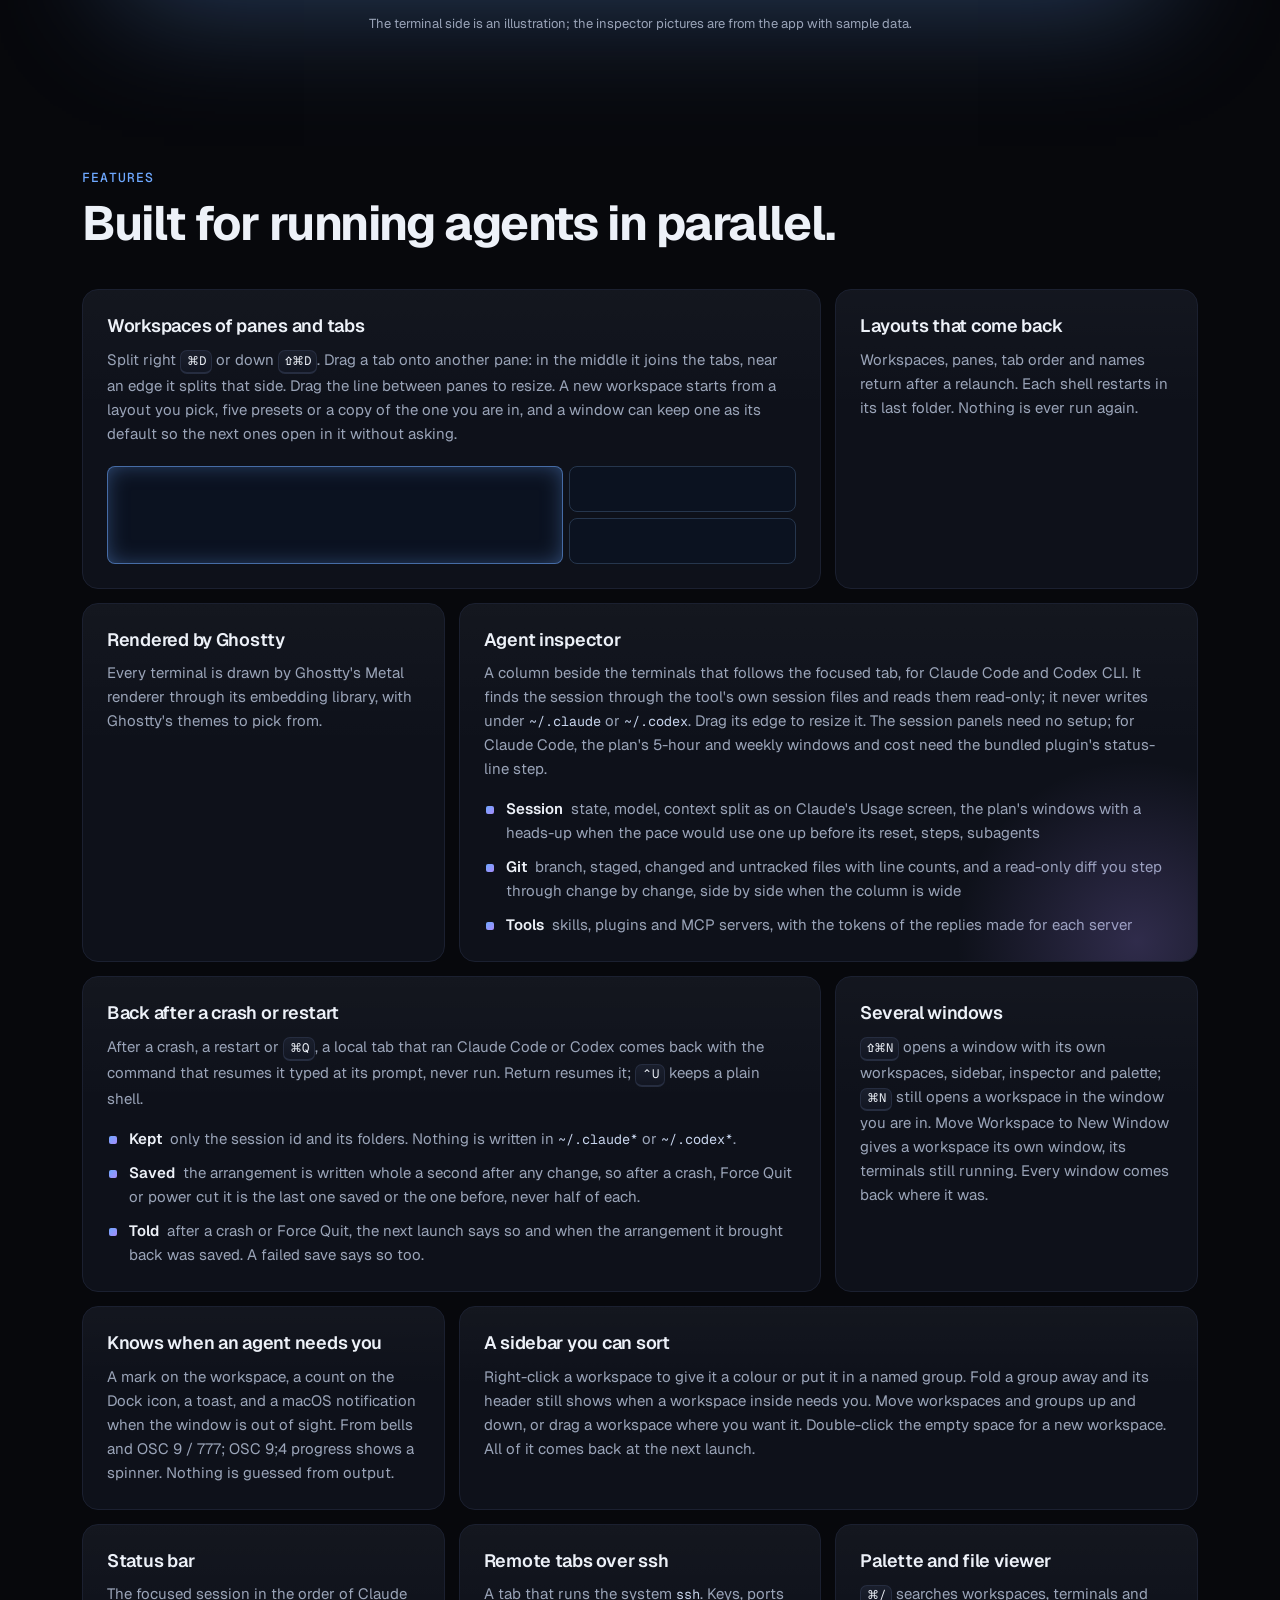
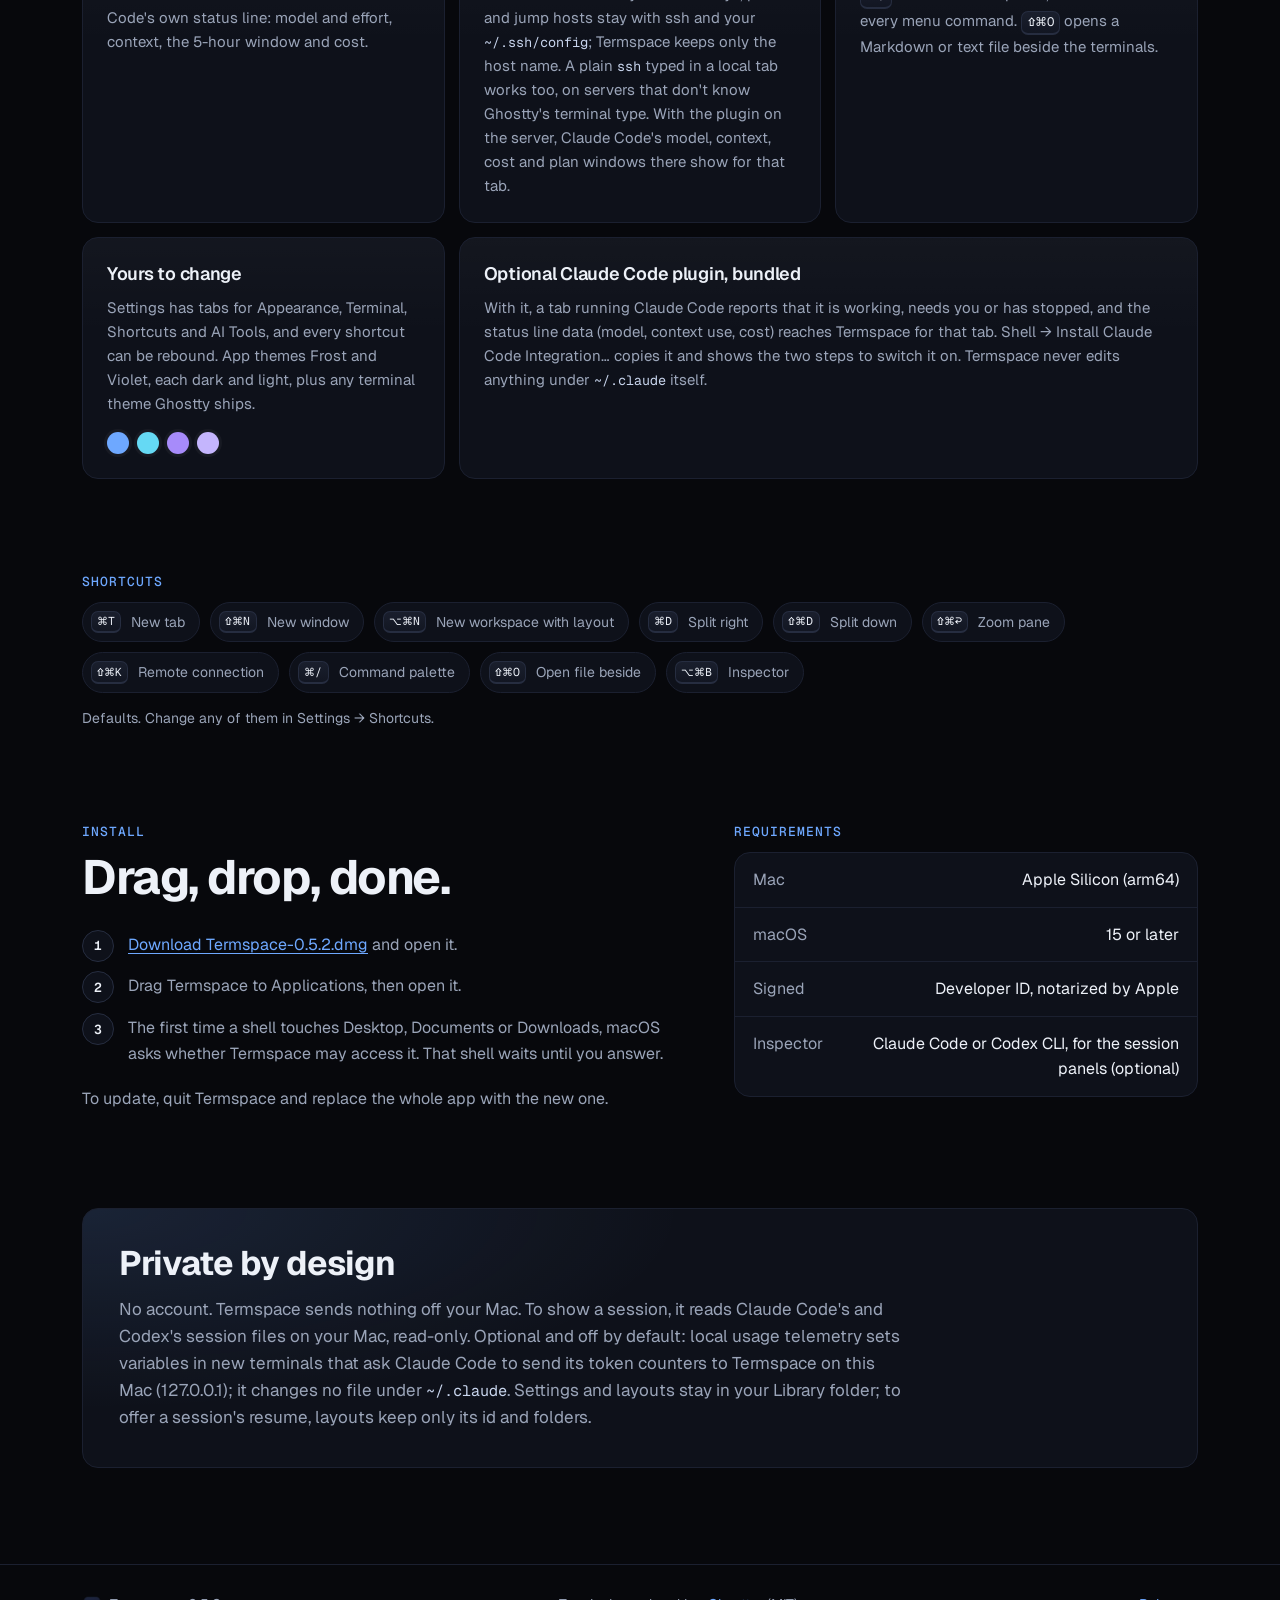
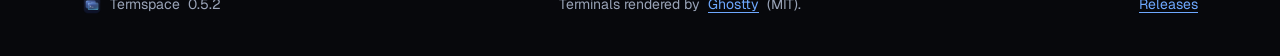
==== commit 7c3199f2: "Termspace 0.5.2: release facts, and New Workspace asks for a layout - Release facts: version 0.5.2, " ====
--- a/index.html
+++ b/index.html
@@ -31,11 +31,11 @@
 </head>
 <!-- Release facts: change them here and in the static text marked data-r below (see README.md). -->
 <body
-  data-version="0.5.1"
-  data-size="13.7 MB"
-  data-sha="e7cbae88c344c9558882c2ecbac3e56f86d2748b0f223b8cf507567c1b97c814"
-  data-url="https://github.com/amaraa87/termspace-site/releases/download/v0.5.1/Termspace-0.5.1.dmg"
-  data-file="Termspace-0.5.1.dmg">
+  data-version="0.5.2"
+  data-size="13.9 MB"
+  data-sha="fefa8bc71c00d1765ea3c2932759a5f8a75a6664458a9cf281b312a3606b1c1f"
+  data-url="https://github.com/amaraa87/termspace-site/releases/download/v0.5.2/Termspace-0.5.2.dmg"
+  data-file="Termspace-0.5.2.dmg">
 <a class="skip" href="#main">Skip to content</a>
 
 <header class="nav">
@@ -59,19 +59,19 @@
   <section class="hero" id="top" aria-labelledby="hero-title">
     <div class="wrap hero-in">
       <div class="hero-copy">
-        <p class="eyebrow"><span class="dot" aria-hidden="true"></span><span>Version <span data-r="version">0.5.1</span> · native macOS · terminals by Ghostty</span></p>
+        <p class="eyebrow"><span class="dot" aria-hidden="true"></span><span>Version <span data-r="version">0.5.2</span> · native macOS · terminals by Ghostty</span></p>
         <h1 id="hero-title">Every agent.<br><span class="grad">One workspace.</span></h1>
         <p class="lede">A native macOS terminal workspace for running several AI coding agents, shells and SSH sessions side by side. Not an IDE.</p>
         <div class="cta">
-          <a class="btn btn-primary" data-r-href="url" href="https://github.com/amaraa87/termspace-site/releases/download/v0.5.1/Termspace-0.5.1.dmg">
+          <a class="btn btn-primary" data-r-href="url" href="https://github.com/amaraa87/termspace-site/releases/download/v0.5.2/Termspace-0.5.2.dmg">
             <svg width="18" height="18" viewBox="0 0 24 24" aria-hidden="true"><path fill="currentColor" d="M12 3a1 1 0 0 1 1 1v9.6l3.3-3.3a1 1 0 1 1 1.4 1.4l-5 5a1 1 0 0 1-1.4 0l-5-5a1 1 0 1 1 1.4-1.4l3.3 3.3V4a1 1 0 0 1 1-1ZM5 19h14a1 1 0 1 1 0 2H5a1 1 0 1 1 0-2Z"/></svg>
-            <span class="btn-text"><span>Download for macOS</span><small>v<span data-r="version">0.5.1</span> · Apple Silicon · macOS 15+</small></span>
+            <span class="btn-text"><span>Download for macOS</span><small>v<span data-r="version">0.5.2</span> · Apple Silicon · macOS 15+</small></span>
           </a>
           <a class="btn btn-ghost" href="https://github.com/amaraa87/termspace-site/releases">All releases <span aria-hidden="true">→</span></a>
         </div>
         <div class="fineprint">
-          <p><span data-r="file">Termspace-0.5.1.dmg</span> · <span data-r="size">13.7 MB</span> · Developer ID signed, notarized by Apple</p>
-          <p class="sha"><span class="sha-label">SHA-256</span> <code data-r="sha">e7cbae88c344c9558882c2ecbac3e56f86d2748b0f223b8cf507567c1b97c814</code>
+          <p><span data-r="file">Termspace-0.5.2.dmg</span> · <span data-r="size">13.9 MB</span> · Developer ID signed, notarized by Apple</p>
+          <p class="sha"><span class="sha-label">SHA-256</span> <code data-r="sha">fefa8bc71c00d1765ea3c2932759a5f8a75a6664458a9cf281b312a3606b1c1f</code>
             <button type="button" class="copy" data-copy="sha" hidden>Copy</button><span class="copied" role="status" aria-live="polite"></span></p>
         </div>
       </div>
@@ -149,7 +149,7 @@
       <div class="bento">
         <article class="card span2">
           <h3>Workspaces of panes and tabs</h3>
-          <p>Split right <kbd>⌘D</kbd> or down <kbd>⇧⌘D</kbd>. Drag a tab onto another pane: in the middle it joins the tabs, near an edge it splits that side. Drag the line between panes to resize.</p>
+          <p>Split right <kbd>⌘D</kbd> or down <kbd>⇧⌘D</kbd>. Drag a tab onto another pane: in the middle it joins the tabs, near an edge it splits that side. Drag the line between panes to resize. A new workspace starts from a layout you pick, five presets or a copy of the one you are in, and a window can keep one as its default so the next ones open in it without asking.</p>
           <div class="panes" aria-hidden="true"><i></i><i></i><i></i><i></i></div>
         </article>
         <article class="card">
@@ -221,6 +221,7 @@
       <ul class="keylist">
         <li><kbd>⌘T</kbd> New tab</li>
         <li><kbd>⇧⌘N</kbd> New window</li>
+        <li><kbd>⌥⌘N</kbd> New workspace with layout</li>
         <li><kbd>⌘D</kbd> Split right</li>
         <li><kbd>⇧⌘D</kbd> Split down</li>
         <li><kbd>⇧⌘↩</kbd> Zoom pane</li>
@@ -239,7 +240,7 @@
         <p class="kicker">Install</p>
         <h2 id="install-title">Drag, drop, done.</h2>
         <ol class="steps">
-          <li><a data-r-href="url" href="https://github.com/amaraa87/termspace-site/releases/download/v0.5.1/Termspace-0.5.1.dmg">Download <span data-r="file">Termspace-0.5.1.dmg</span></a> and open it.</li>
+          <li><a data-r-href="url" href="https://github.com/amaraa87/termspace-site/releases/download/v0.5.2/Termspace-0.5.2.dmg">Download <span data-r="file">Termspace-0.5.2.dmg</span></a> and open it.</li>
           <li>Drag Termspace to Applications, then open it.</li>
           <li>The first time a shell touches Desktop, Documents or Downloads, macOS asks whether Termspace may access it. That shell waits until you answer.</li>
         </ol>
@@ -269,7 +270,7 @@
 
 <footer class="foot">
   <div class="wrap foot-in">
-    <p><img src="assets/img/icon-96.png" width="20" height="20" alt=""> Termspace <span data-r="version">0.5.1</span></p>
+    <p><img src="assets/img/icon-96.png" width="20" height="20" alt=""> Termspace <span data-r="version">0.5.2</span></p>
     <p>Terminals rendered by <a href="https://ghostty.org">Ghostty</a> (MIT).</p>
     <p><a href="https://github.com/amaraa87/termspace-site/releases">Releases</a></p>
   </div>
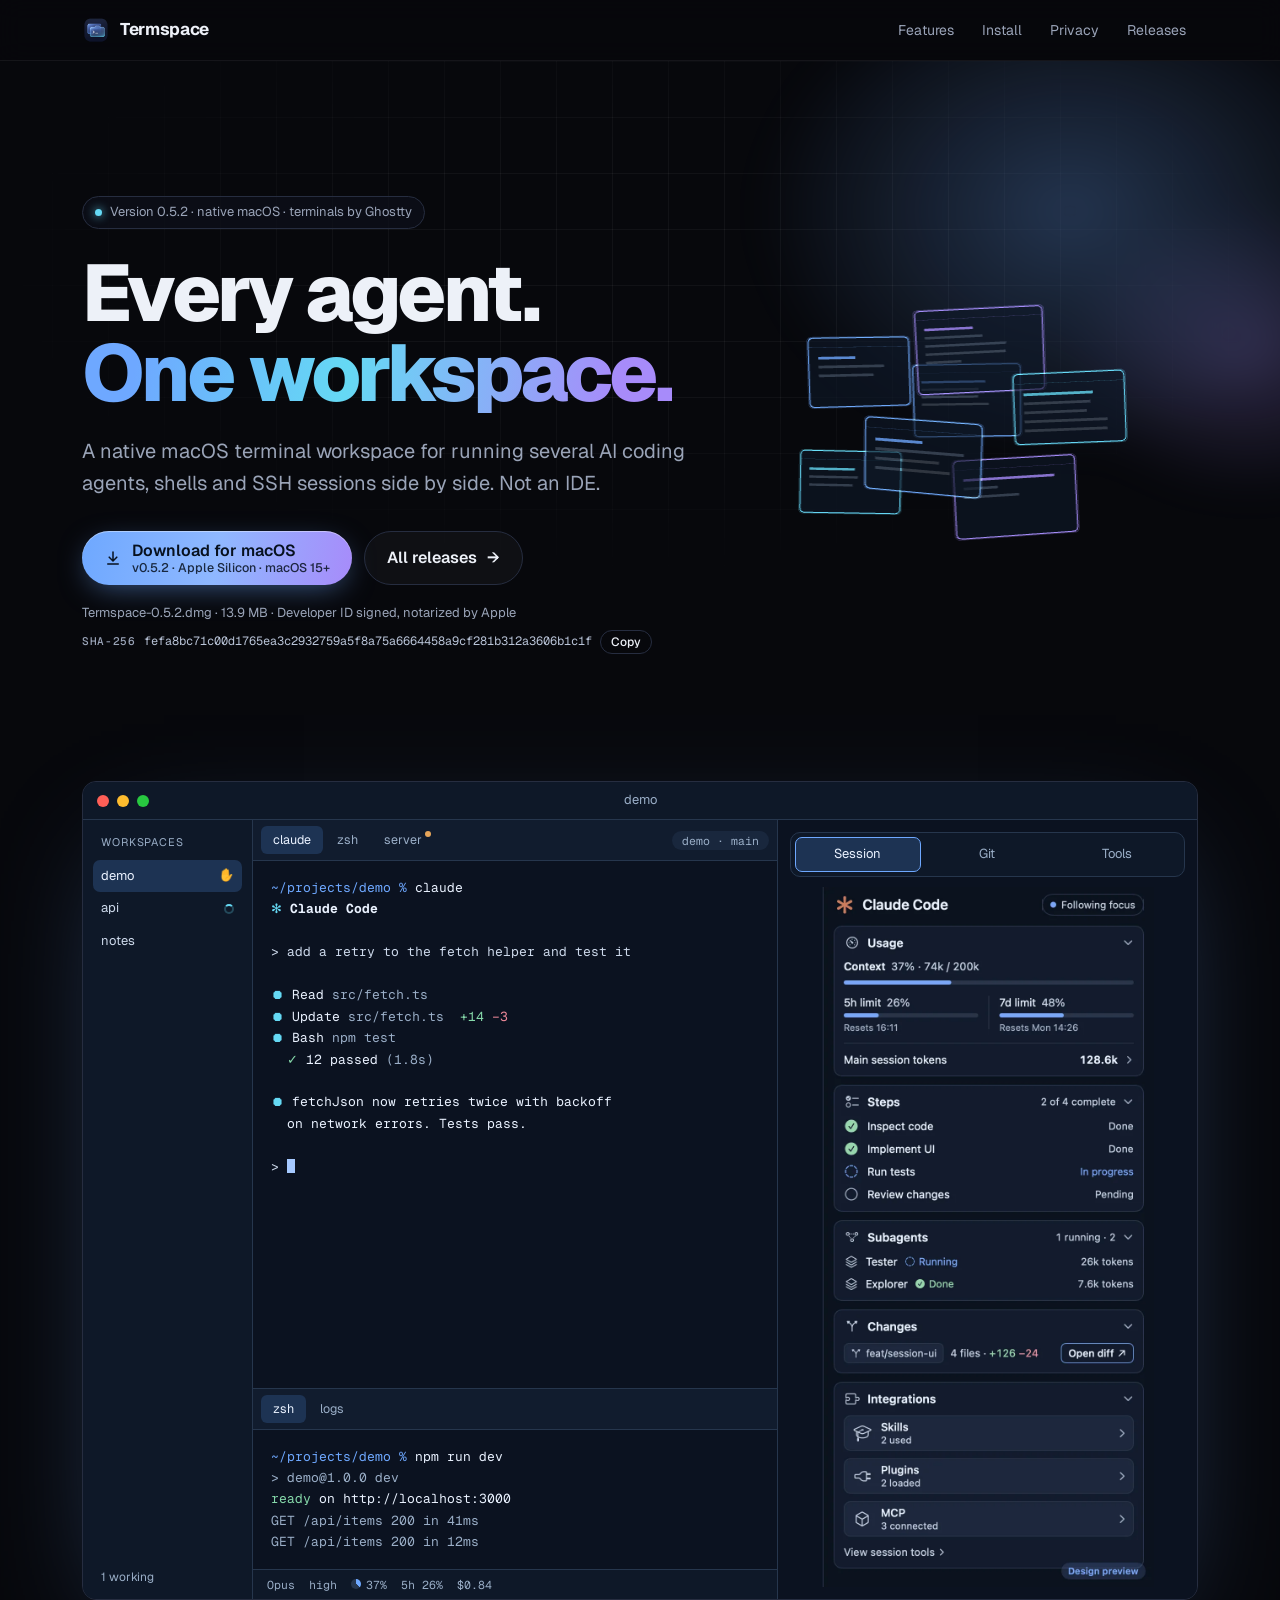
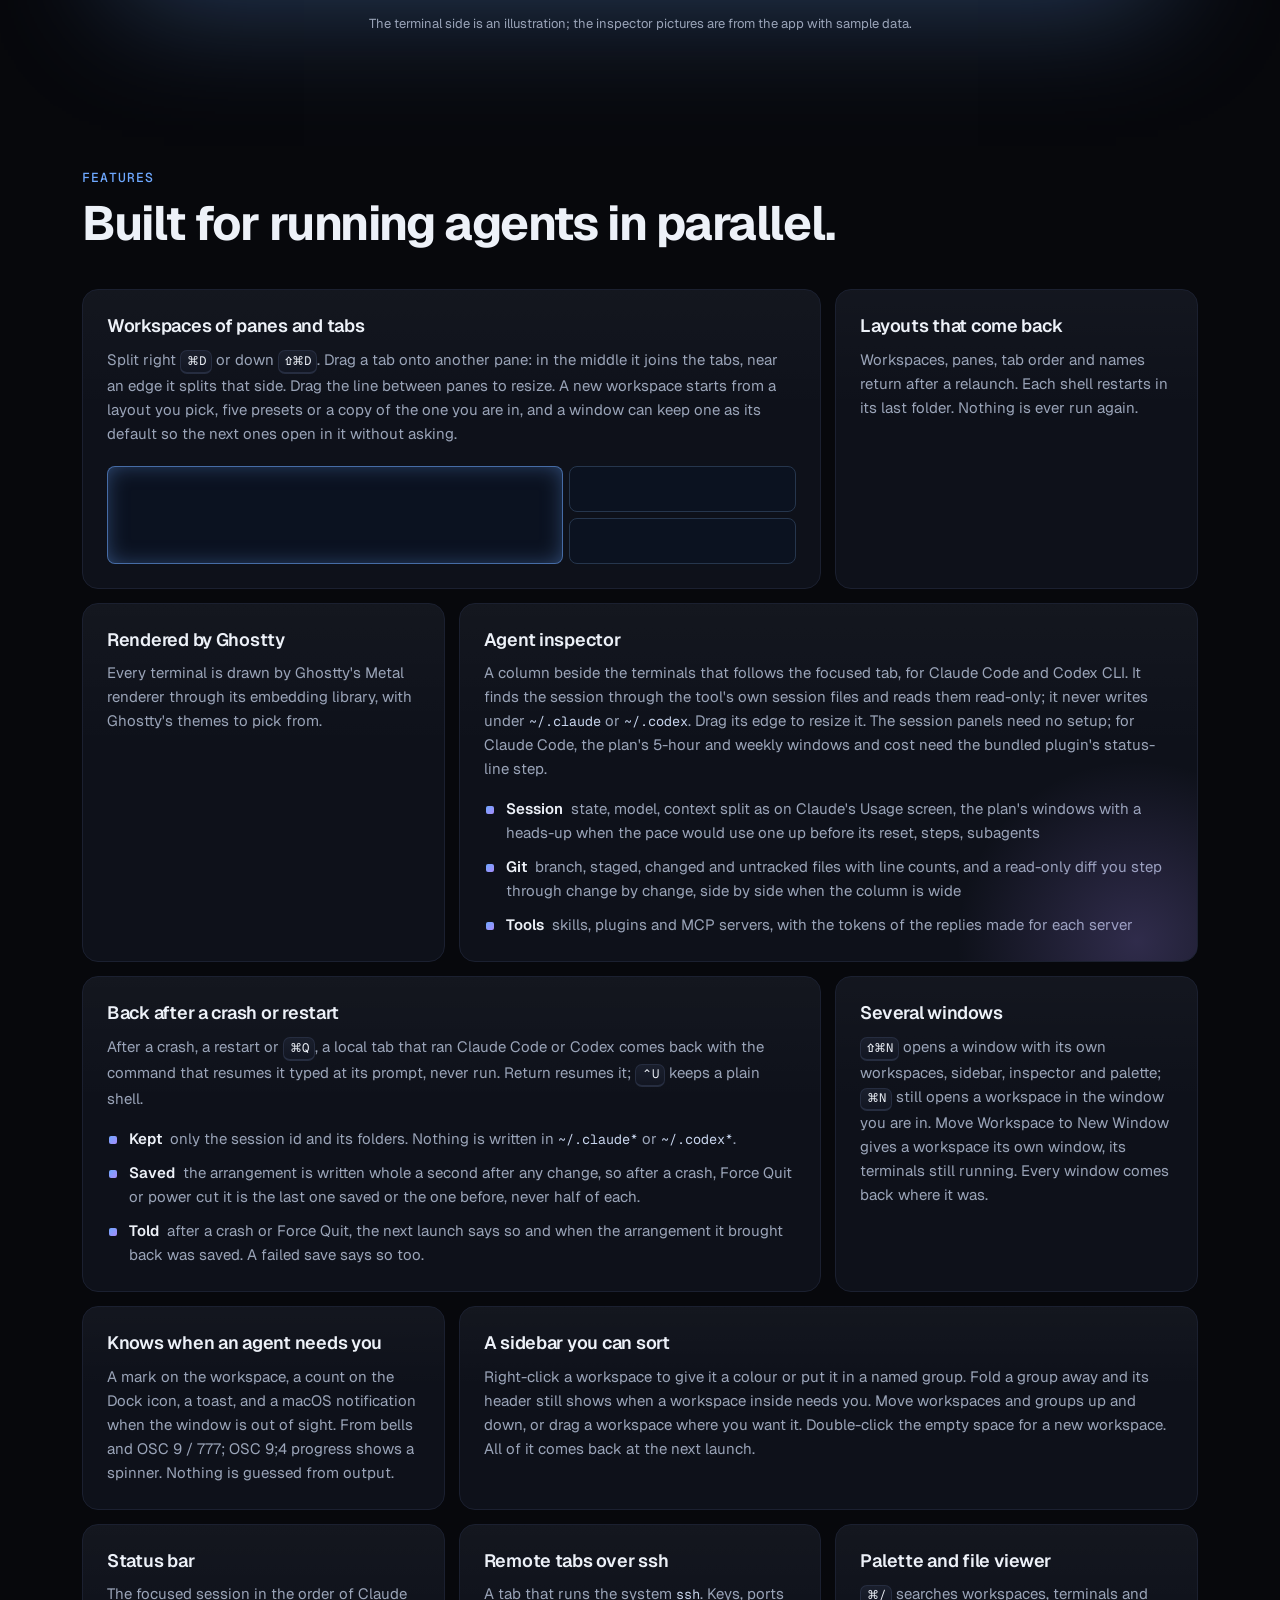
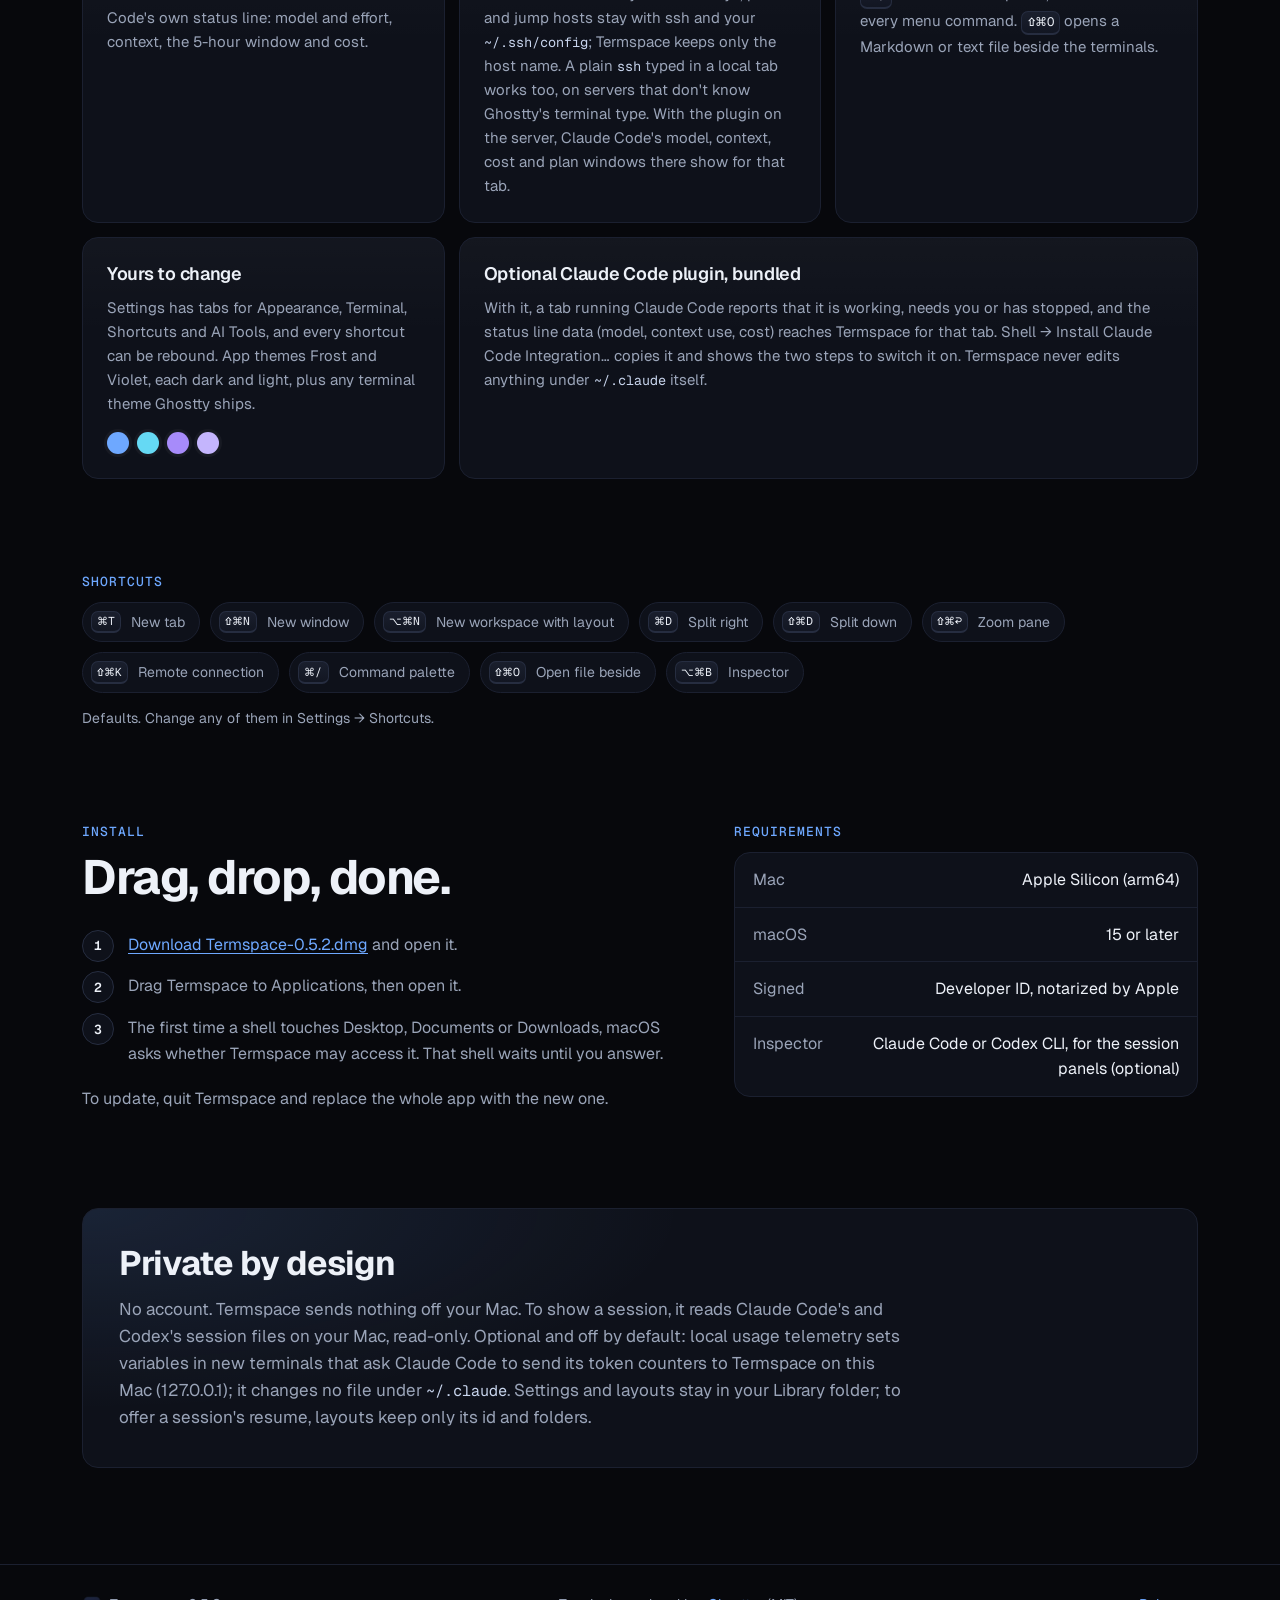
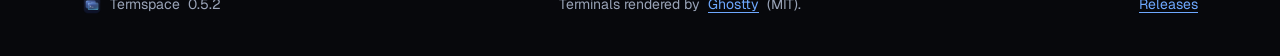
==== commit 062d3393: "Link previews fetch the 0.5.2 picture, not a cached one Review finding on 7c3199f (pre-existing sinc" ====
--- a/index.html
+++ b/index.html
@@ -13,14 +13,14 @@
 <meta property="og:title" content="Termspace for macOS">
 <meta property="og:description" content="A native macOS terminal workspace for AI coding agents, shells and SSH, side by side.">
 <meta property="og:url" content="https://amaraa87.github.io/termspace-site/">
-<meta property="og:image" content="https://amaraa87.github.io/termspace-site/assets/img/og.png">
+<meta property="og:image" content="https://amaraa87.github.io/termspace-site/assets/img/og.png?v=0.5.2">
 <meta property="og:image:width" content="1200">
 <meta property="og:image:height" content="630">
 <meta property="og:image:alt" content="Termspace app icon and wordmark on a dark background">
 <meta name="twitter:card" content="summary_large_image">
 <meta name="twitter:title" content="Termspace for macOS">
 <meta name="twitter:description" content="A native macOS terminal workspace for AI coding agents, shells and SSH, side by side.">
-<meta name="twitter:image" content="https://amaraa87.github.io/termspace-site/assets/img/og.png">
+<meta name="twitter:image" content="https://amaraa87.github.io/termspace-site/assets/img/og.png?v=0.5.2">
 <link rel="preconnect" href="https://fonts.googleapis.com">
 <link rel="preconnect" href="https://fonts.gstatic.com" crossorigin>
 <link rel="stylesheet" href="https://fonts.googleapis.com/css2?family=Geist:wght@400;500;600;700;800&family=Geist+Mono:wght@400;500&display=swap">
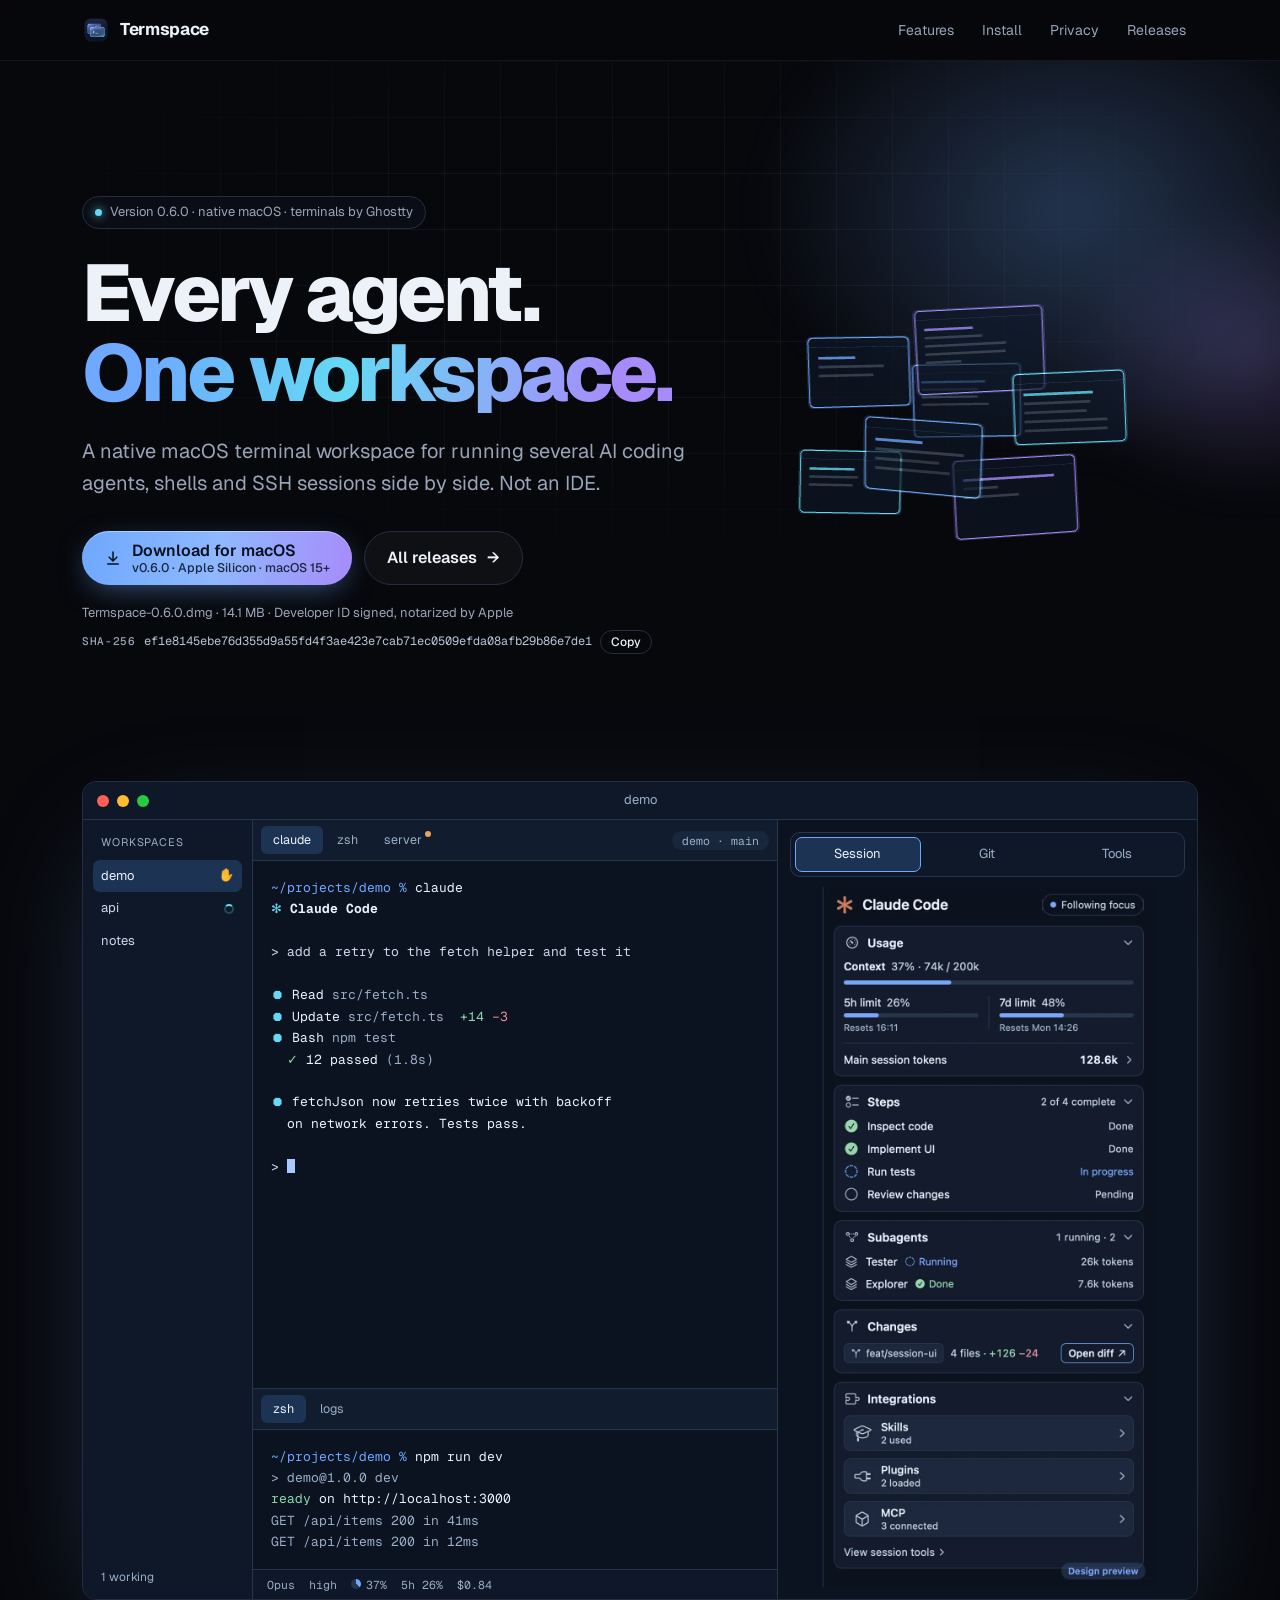
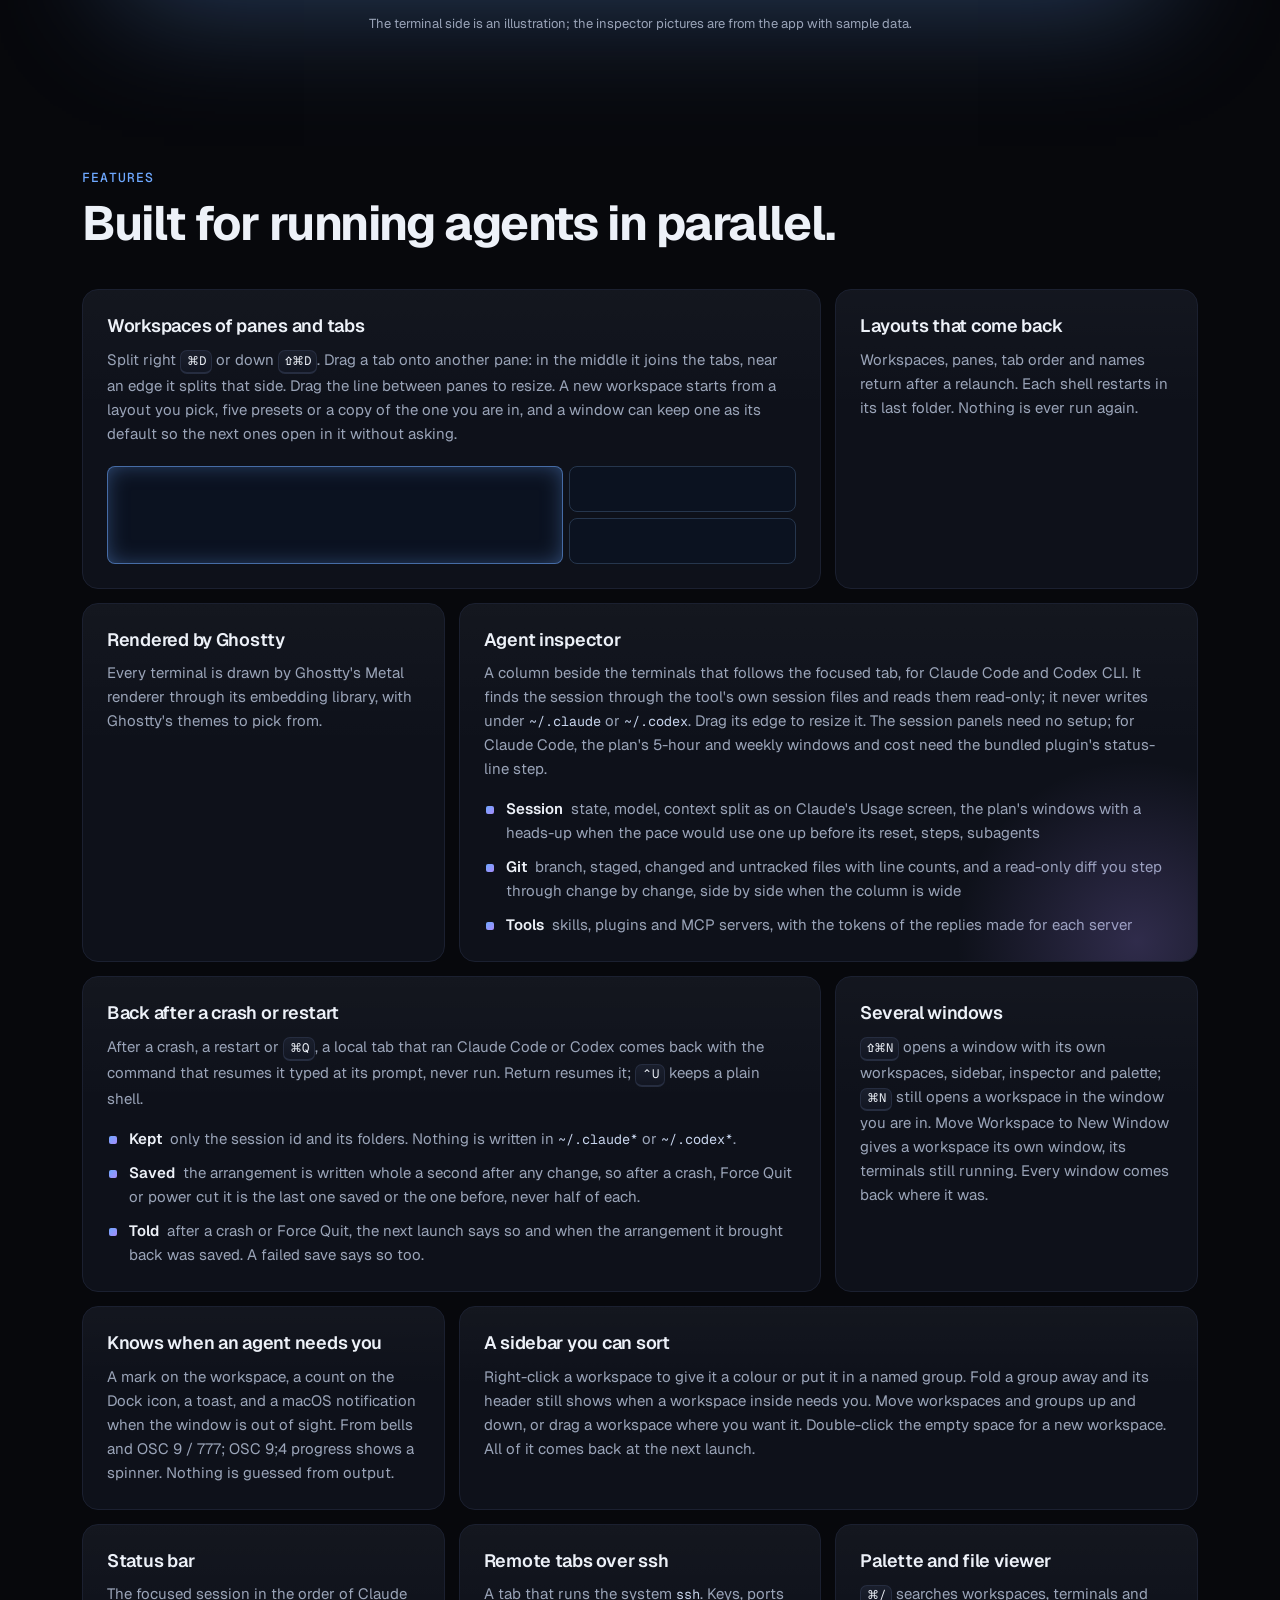
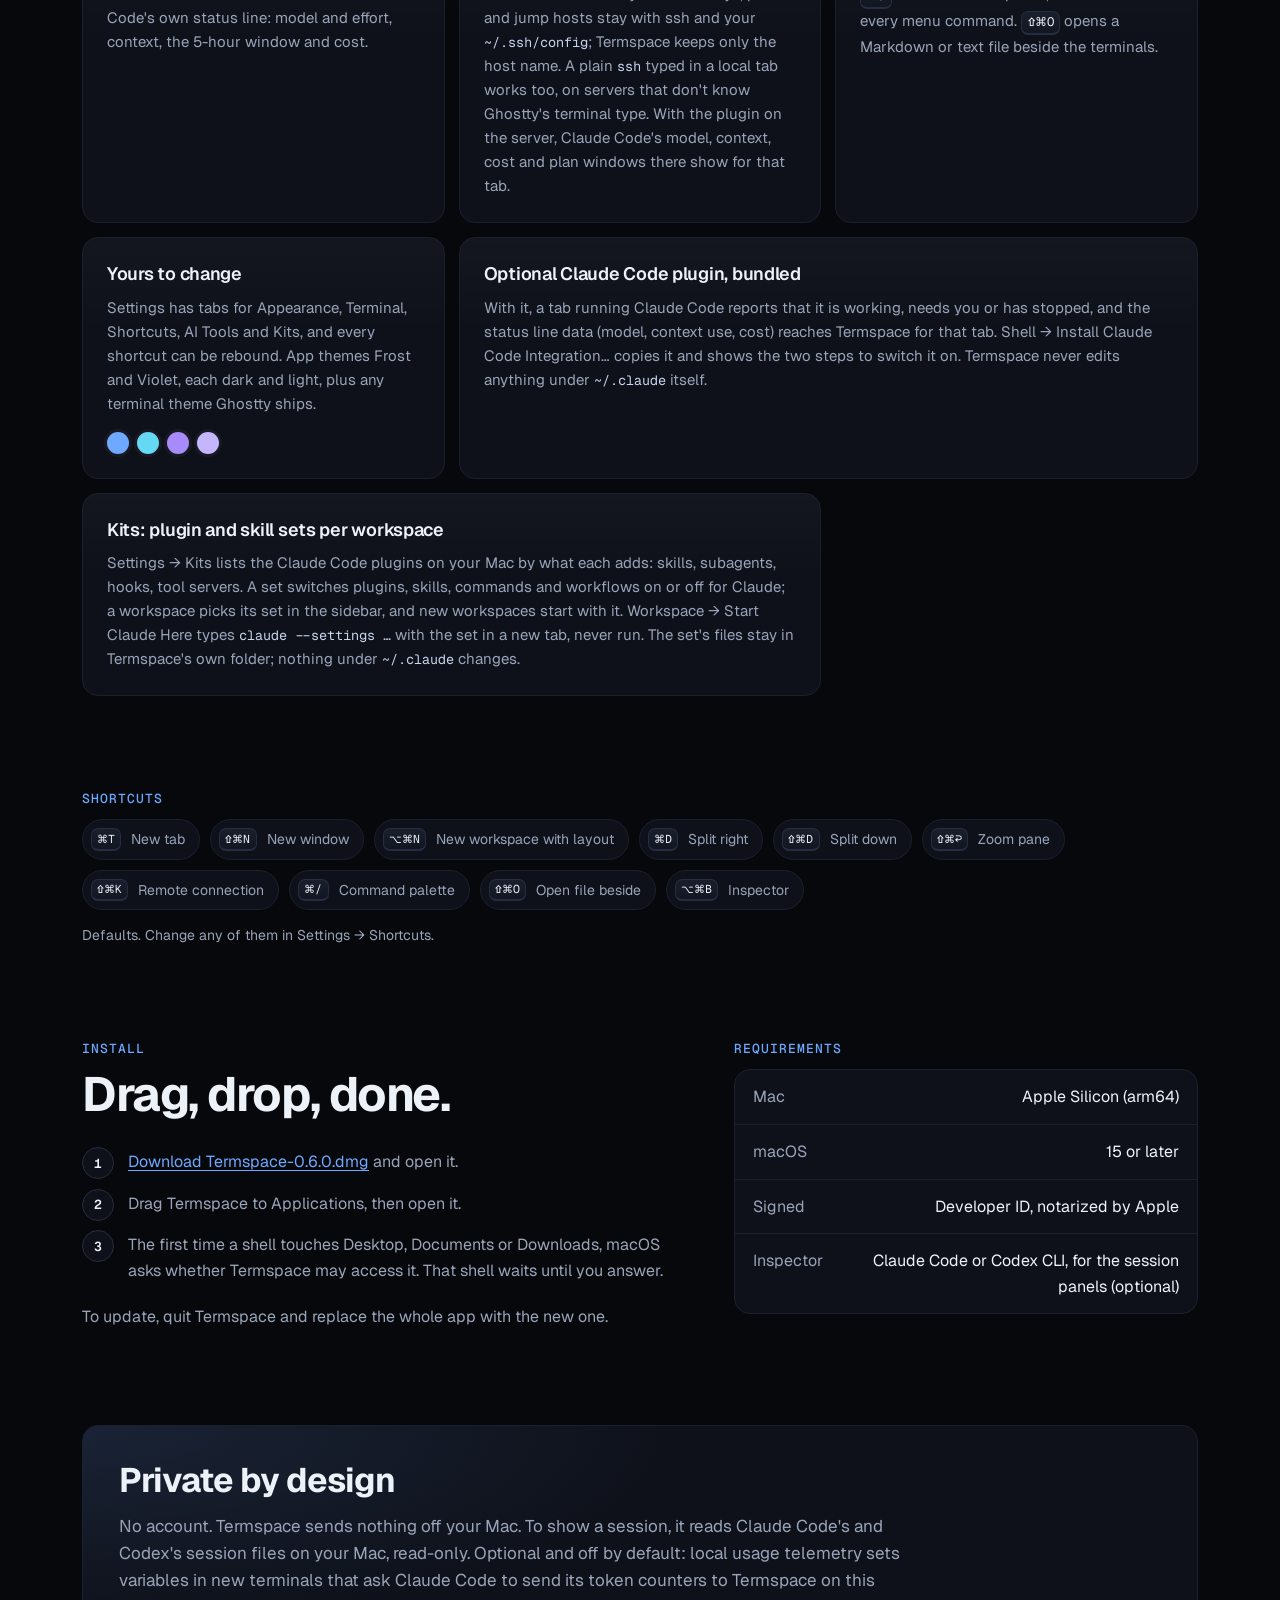
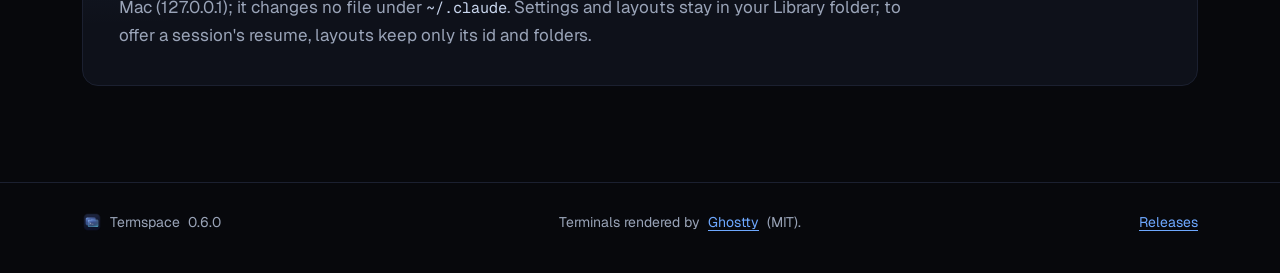
==== commit fd1a428f: "Termspace 0.6.0: release facts, and a card for kits Version, size (14.1 MB), SHA-256 and download UR" ====
--- a/index.html
+++ b/index.html
@@ -13,14 +13,14 @@
 <meta property="og:title" content="Termspace for macOS">
 <meta property="og:description" content="A native macOS terminal workspace for AI coding agents, shells and SSH, side by side.">
 <meta property="og:url" content="https://amaraa87.github.io/termspace-site/">
-<meta property="og:image" content="https://amaraa87.github.io/termspace-site/assets/img/og.png?v=0.5.2">
+<meta property="og:image" content="https://amaraa87.github.io/termspace-site/assets/img/og.png?v=0.6.0">
 <meta property="og:image:width" content="1200">
 <meta property="og:image:height" content="630">
 <meta property="og:image:alt" content="Termspace app icon and wordmark on a dark background">
 <meta name="twitter:card" content="summary_large_image">
 <meta name="twitter:title" content="Termspace for macOS">
 <meta name="twitter:description" content="A native macOS terminal workspace for AI coding agents, shells and SSH, side by side.">
-<meta name="twitter:image" content="https://amaraa87.github.io/termspace-site/assets/img/og.png?v=0.5.2">
+<meta name="twitter:image" content="https://amaraa87.github.io/termspace-site/assets/img/og.png?v=0.6.0">
 <link rel="preconnect" href="https://fonts.googleapis.com">
 <link rel="preconnect" href="https://fonts.gstatic.com" crossorigin>
 <link rel="stylesheet" href="https://fonts.googleapis.com/css2?family=Geist:wght@400;500;600;700;800&family=Geist+Mono:wght@400;500&display=swap">
@@ -31,11 +31,11 @@
 </head>
 <!-- Release facts: change them here and in the static text marked data-r below (see README.md). -->
 <body
-  data-version="0.5.2"
-  data-size="13.9 MB"
-  data-sha="fefa8bc71c00d1765ea3c2932759a5f8a75a6664458a9cf281b312a3606b1c1f"
-  data-url="https://github.com/amaraa87/termspace-site/releases/download/v0.5.2/Termspace-0.5.2.dmg"
-  data-file="Termspace-0.5.2.dmg">
+  data-version="0.6.0"
+  data-size="14.1 MB"
+  data-sha="ef1e8145ebe76d355d9a55fd4f3ae423e7cab71ec0509efda08afb29b86e7de1"
+  data-url="https://github.com/amaraa87/termspace-site/releases/download/v0.6.0/Termspace-0.6.0.dmg"
+  data-file="Termspace-0.6.0.dmg">
 <a class="skip" href="#main">Skip to content</a>
 
 <header class="nav">
@@ -59,19 +59,19 @@
   <section class="hero" id="top" aria-labelledby="hero-title">
     <div class="wrap hero-in">
       <div class="hero-copy">
-        <p class="eyebrow"><span class="dot" aria-hidden="true"></span><span>Version <span data-r="version">0.5.2</span> · native macOS · terminals by Ghostty</span></p>
+        <p class="eyebrow"><span class="dot" aria-hidden="true"></span><span>Version <span data-r="version">0.6.0</span> · native macOS · terminals by Ghostty</span></p>
         <h1 id="hero-title">Every agent.<br><span class="grad">One workspace.</span></h1>
         <p class="lede">A native macOS terminal workspace for running several AI coding agents, shells and SSH sessions side by side. Not an IDE.</p>
         <div class="cta">
-          <a class="btn btn-primary" data-r-href="url" href="https://github.com/amaraa87/termspace-site/releases/download/v0.5.2/Termspace-0.5.2.dmg">
+          <a class="btn btn-primary" data-r-href="url" href="https://github.com/amaraa87/termspace-site/releases/download/v0.6.0/Termspace-0.6.0.dmg">
             <svg width="18" height="18" viewBox="0 0 24 24" aria-hidden="true"><path fill="currentColor" d="M12 3a1 1 0 0 1 1 1v9.6l3.3-3.3a1 1 0 1 1 1.4 1.4l-5 5a1 1 0 0 1-1.4 0l-5-5a1 1 0 1 1 1.4-1.4l3.3 3.3V4a1 1 0 0 1 1-1ZM5 19h14a1 1 0 1 1 0 2H5a1 1 0 1 1 0-2Z"/></svg>
-            <span class="btn-text"><span>Download for macOS</span><small>v<span data-r="version">0.5.2</span> · Apple Silicon · macOS 15+</small></span>
+            <span class="btn-text"><span>Download for macOS</span><small>v<span data-r="version">0.6.0</span> · Apple Silicon · macOS 15+</small></span>
           </a>
           <a class="btn btn-ghost" href="https://github.com/amaraa87/termspace-site/releases">All releases <span aria-hidden="true">→</span></a>
         </div>
         <div class="fineprint">
-          <p><span data-r="file">Termspace-0.5.2.dmg</span> · <span data-r="size">13.9 MB</span> · Developer ID signed, notarized by Apple</p>
-          <p class="sha"><span class="sha-label">SHA-256</span> <code data-r="sha">fefa8bc71c00d1765ea3c2932759a5f8a75a6664458a9cf281b312a3606b1c1f</code>
+          <p><span data-r="file">Termspace-0.6.0.dmg</span> · <span data-r="size">14.1 MB</span> · Developer ID signed, notarized by Apple</p>
+          <p class="sha"><span class="sha-label">SHA-256</span> <code data-r="sha">ef1e8145ebe76d355d9a55fd4f3ae423e7cab71ec0509efda08afb29b86e7de1</code>
             <button type="button" class="copy" data-copy="sha" hidden>Copy</button><span class="copied" role="status" aria-live="polite"></span></p>
         </div>
       </div>
@@ -204,12 +204,16 @@
         </article>
         <article class="card">
           <h3>Yours to change</h3>
-          <p>Settings has tabs for Appearance, Terminal, Shortcuts and AI Tools, and every shortcut can be rebound. App themes Frost and Violet, each dark and light, plus any terminal theme Ghostty ships.</p>
+          <p>Settings has tabs for Appearance, Terminal, Shortcuts, AI Tools and Kits, and every shortcut can be rebound. App themes Frost and Violet, each dark and light, plus any terminal theme Ghostty ships.</p>
           <div class="swatches" aria-hidden="true"><i style="--c:#6EA8FF"></i><i style="--c:#65D9F4"></i><i style="--c:#A78BFA"></i><i style="--c:#C4B5FD"></i></div>
         </article>
         <article class="card span2">
           <h3>Optional Claude Code plugin, bundled</h3>
           <p>With it, a tab running Claude Code reports that it is working, needs you or has stopped, and the status line data (model, context use, cost) reaches Termspace for that tab. Shell → Install Claude Code Integration… copies it and shows the two steps to switch it on. Termspace never edits anything under <code>~/.claude</code> itself.</p>
+        </article>
+        <article class="card span2">
+          <h3>Kits: plugin and skill sets per workspace</h3>
+          <p>Settings → Kits lists the Claude Code plugins on your Mac by what each adds: skills, subagents, hooks, tool servers. A set switches plugins, skills, commands and workflows on or off for Claude; a workspace picks its set in the sidebar, and new workspaces start with it. Workspace → Start Claude Here types <code>claude --settings …</code> with the set in a new tab, never run. The set's files stay in Termspace's own folder; nothing under <code>~/.claude</code> changes.</p>
         </article>
       </div>
     </div>
@@ -240,7 +244,7 @@
         <p class="kicker">Install</p>
         <h2 id="install-title">Drag, drop, done.</h2>
         <ol class="steps">
-          <li><a data-r-href="url" href="https://github.com/amaraa87/termspace-site/releases/download/v0.5.2/Termspace-0.5.2.dmg">Download <span data-r="file">Termspace-0.5.2.dmg</span></a> and open it.</li>
+          <li><a data-r-href="url" href="https://github.com/amaraa87/termspace-site/releases/download/v0.6.0/Termspace-0.6.0.dmg">Download <span data-r="file">Termspace-0.6.0.dmg</span></a> and open it.</li>
           <li>Drag Termspace to Applications, then open it.</li>
           <li>The first time a shell touches Desktop, Documents or Downloads, macOS asks whether Termspace may access it. That shell waits until you answer.</li>
         </ol>
@@ -270,7 +274,7 @@
 
 <footer class="foot">
   <div class="wrap foot-in">
-    <p><img src="assets/img/icon-96.png" width="20" height="20" alt=""> Termspace <span data-r="version">0.5.2</span></p>
+    <p><img src="assets/img/icon-96.png" width="20" height="20" alt=""> Termspace <span data-r="version">0.6.0</span></p>
     <p>Terminals rendered by <a href="https://ghostty.org">Ghostty</a> (MIT).</p>
     <p><a href="https://github.com/amaraa87/termspace-site/releases">Releases</a></p>
   </div>
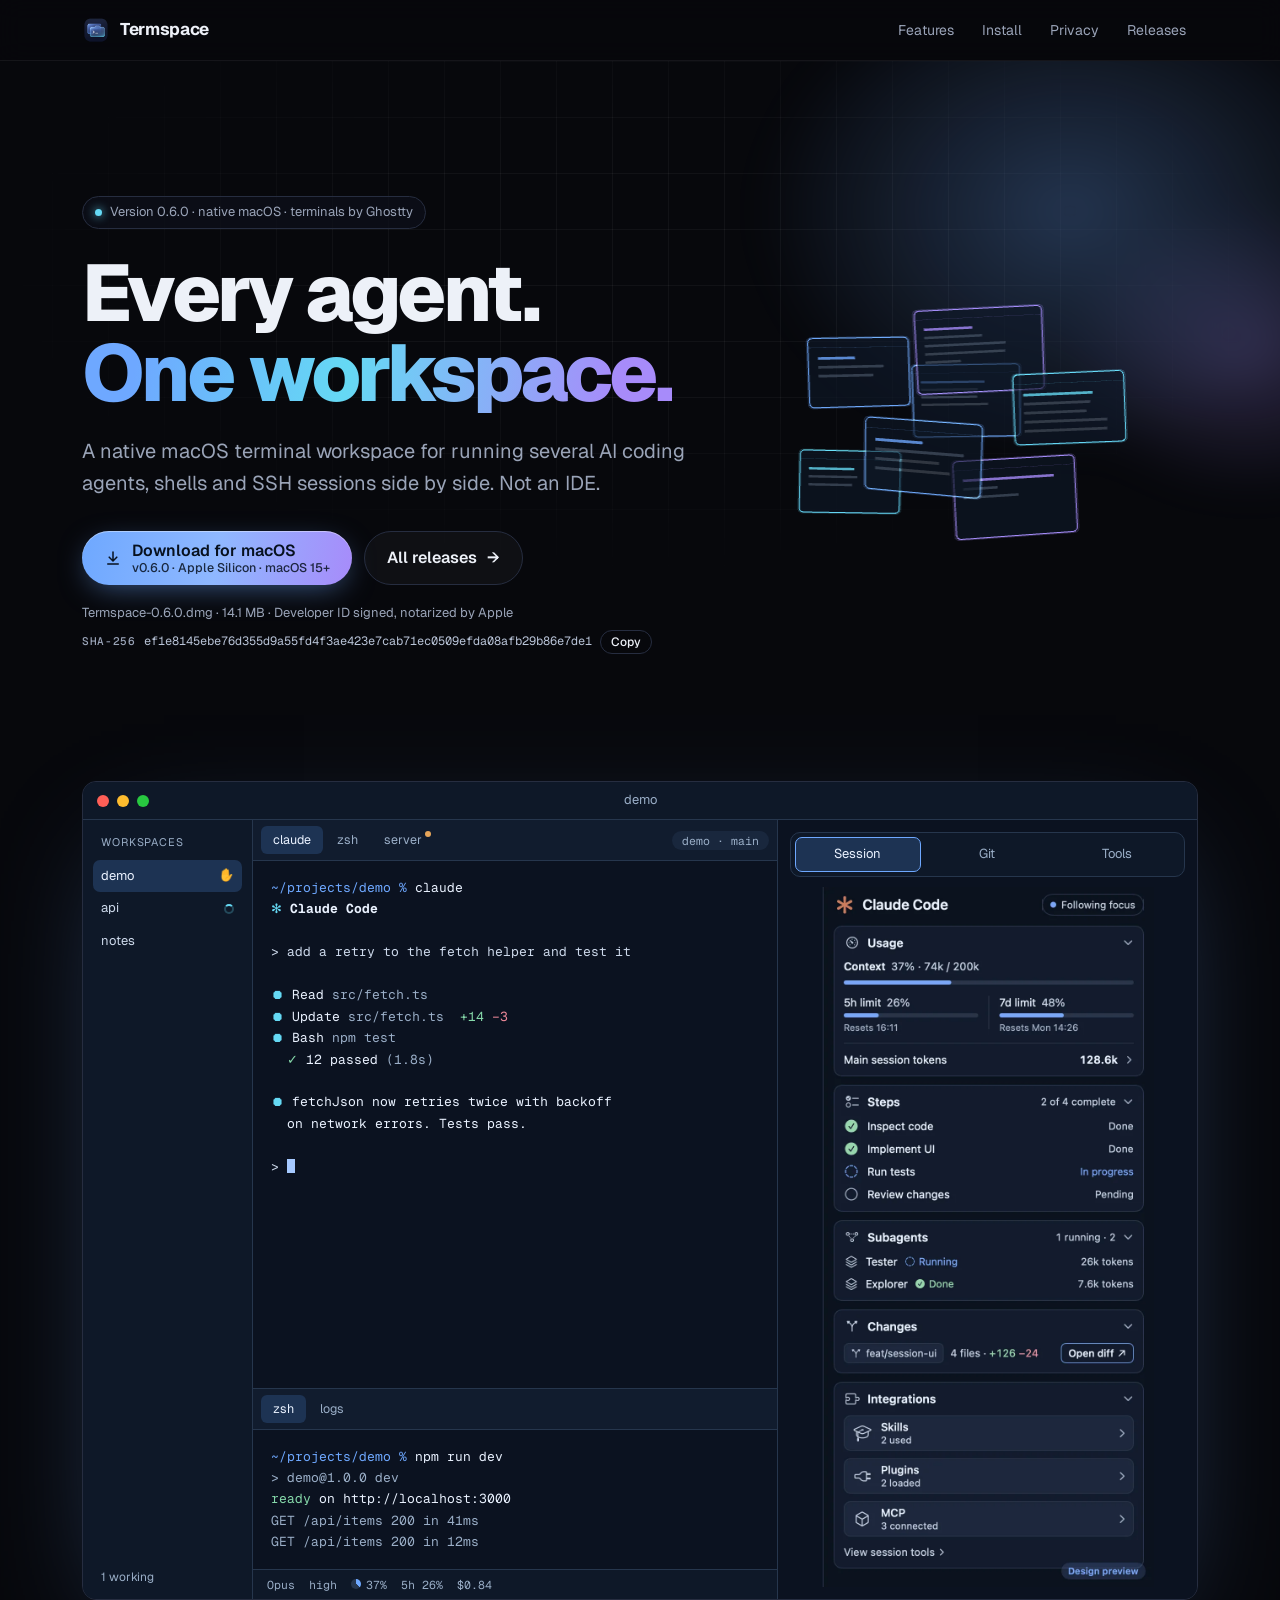
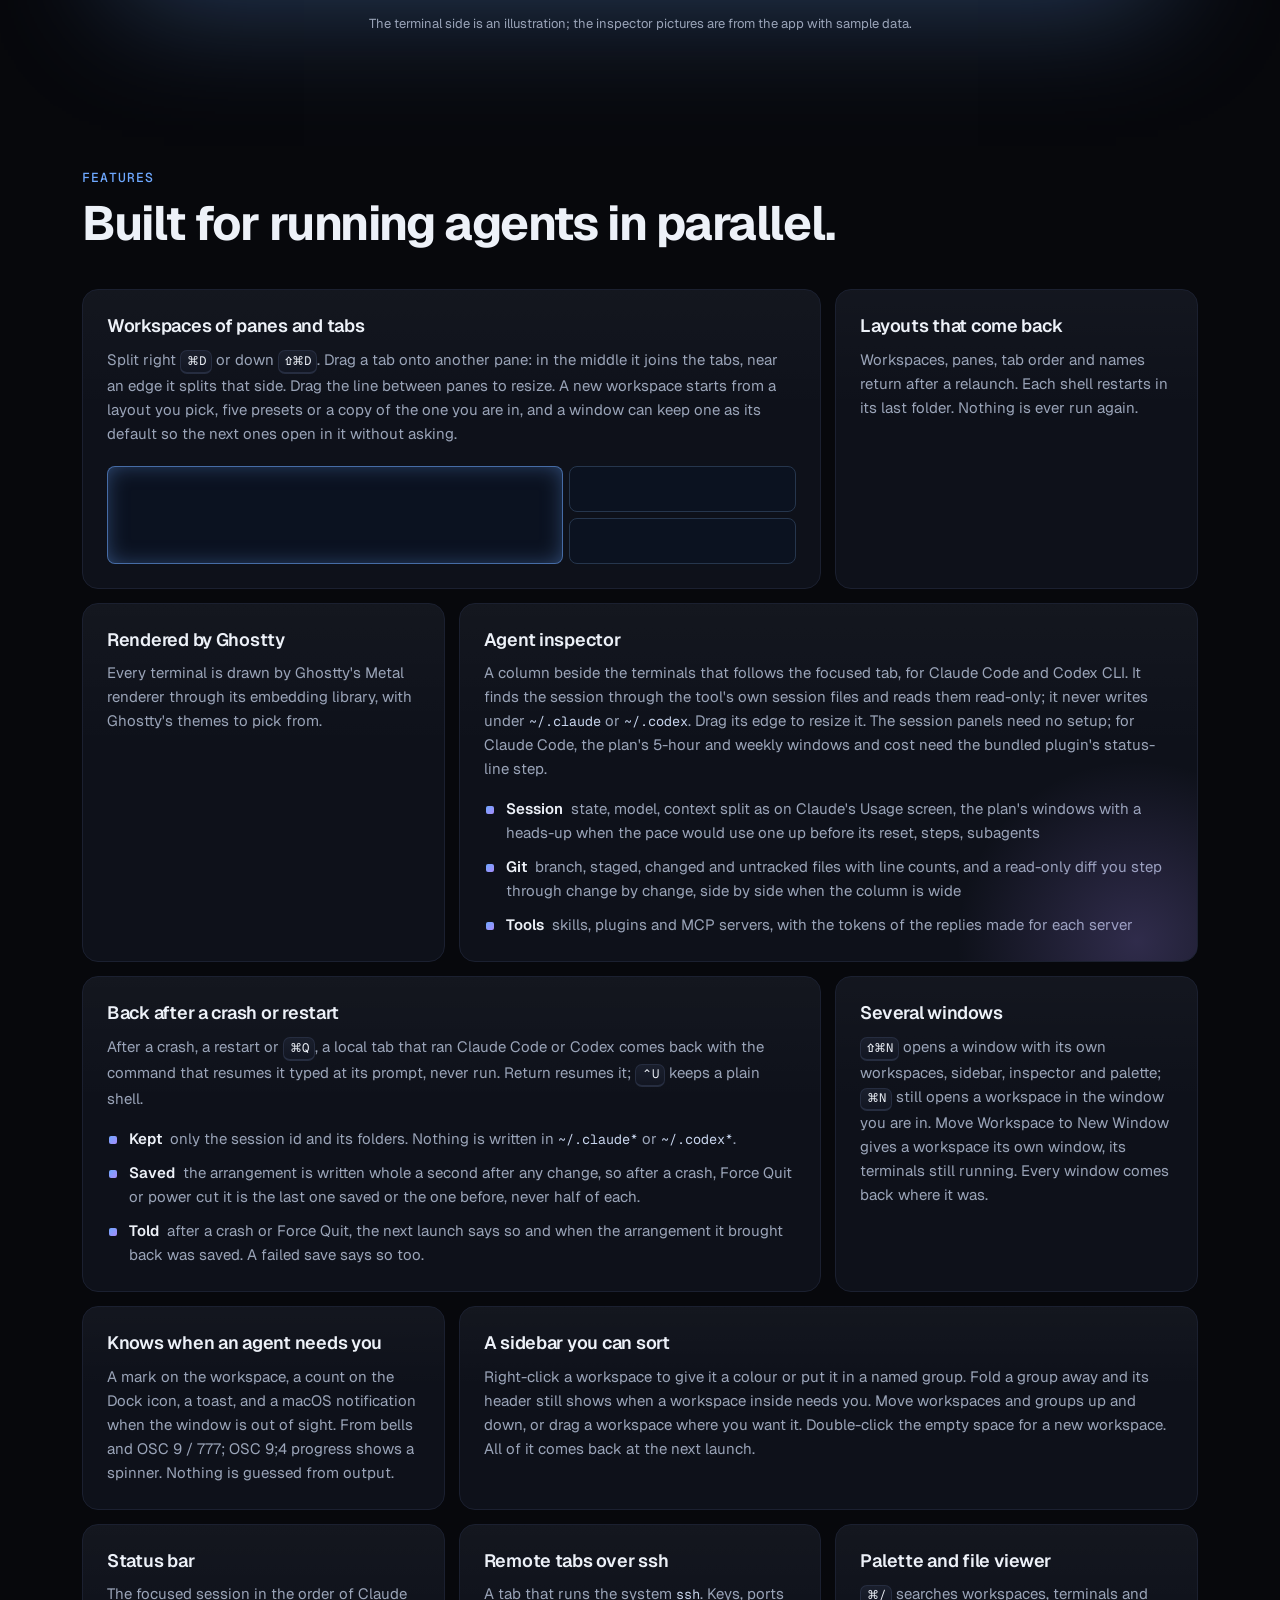
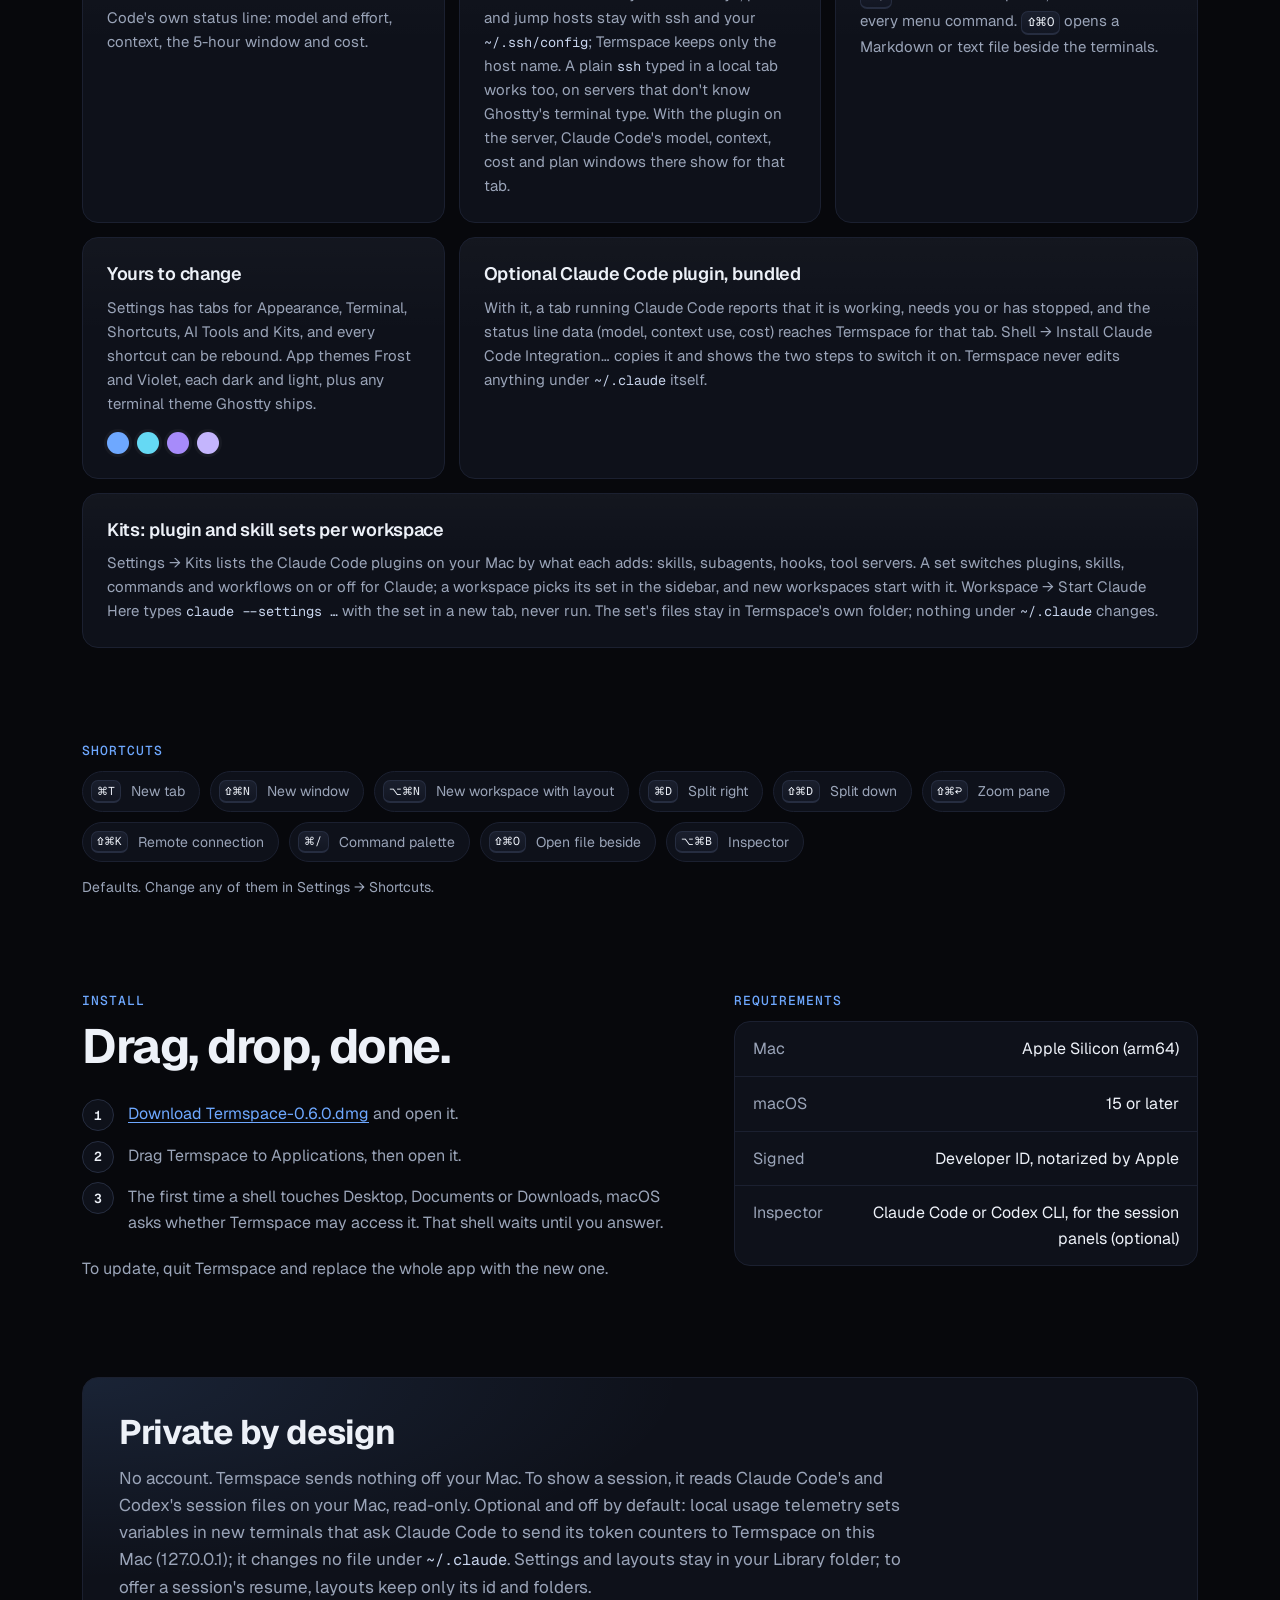
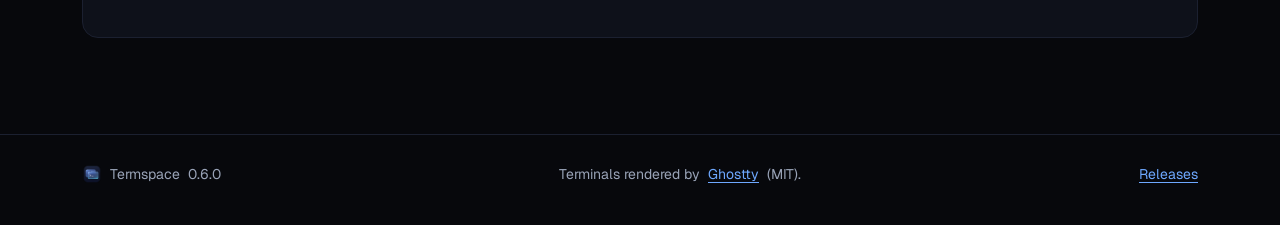
==== commit 08c8967c: "Kits card spans the whole last row, so the features grid has no gap From the review of fd1a428: as a" ====
--- a/index.html
+++ b/index.html
@@ -211,7 +211,7 @@
           <h3>Optional Claude Code plugin, bundled</h3>
           <p>With it, a tab running Claude Code reports that it is working, needs you or has stopped, and the status line data (model, context use, cost) reaches Termspace for that tab. Shell → Install Claude Code Integration… copies it and shows the two steps to switch it on. Termspace never edits anything under <code>~/.claude</code> itself.</p>
         </article>
-        <article class="card span2">
+        <article class="card full">
           <h3>Kits: plugin and skill sets per workspace</h3>
           <p>Settings → Kits lists the Claude Code plugins on your Mac by what each adds: skills, subagents, hooks, tool servers. A set switches plugins, skills, commands and workflows on or off for Claude; a workspace picks its set in the sidebar, and new workspaces start with it. Workspace → Start Claude Here types <code>claude --settings …</code> with the set in a new tab, never run. The set's files stay in Termspace's own folder; nothing under <code>~/.claude</code> changes.</p>
         </article>
--- a/assets/css/site.css
+++ b/assets/css/site.css
@@ -171,6 +171,7 @@
 @media (min-width: 1000px) { .bento { grid-template-columns: repeat(3, 1fr); } .span2 { grid-column: span 2; }  }
 /* .mid2: a card that fills the last row of the 2-column grid only */
 @media (min-width: 720px) and (max-width: 999.98px) { .span2, .mid2 { grid-column: span 2; } }
+@media (min-width: 720px) { .full { grid-column: 1 / -1; } }
 .card { position: relative; padding: 24px; border: 1px solid var(--line); border-radius: var(--r); background: linear-gradient(180deg, rgba(255,255,255,.025), transparent 40%), var(--card); overflow: hidden; transition: border-color .25s ease; }
 .card:hover { border-color: var(--line2); }
 .card h3 { margin-bottom: 10px; }
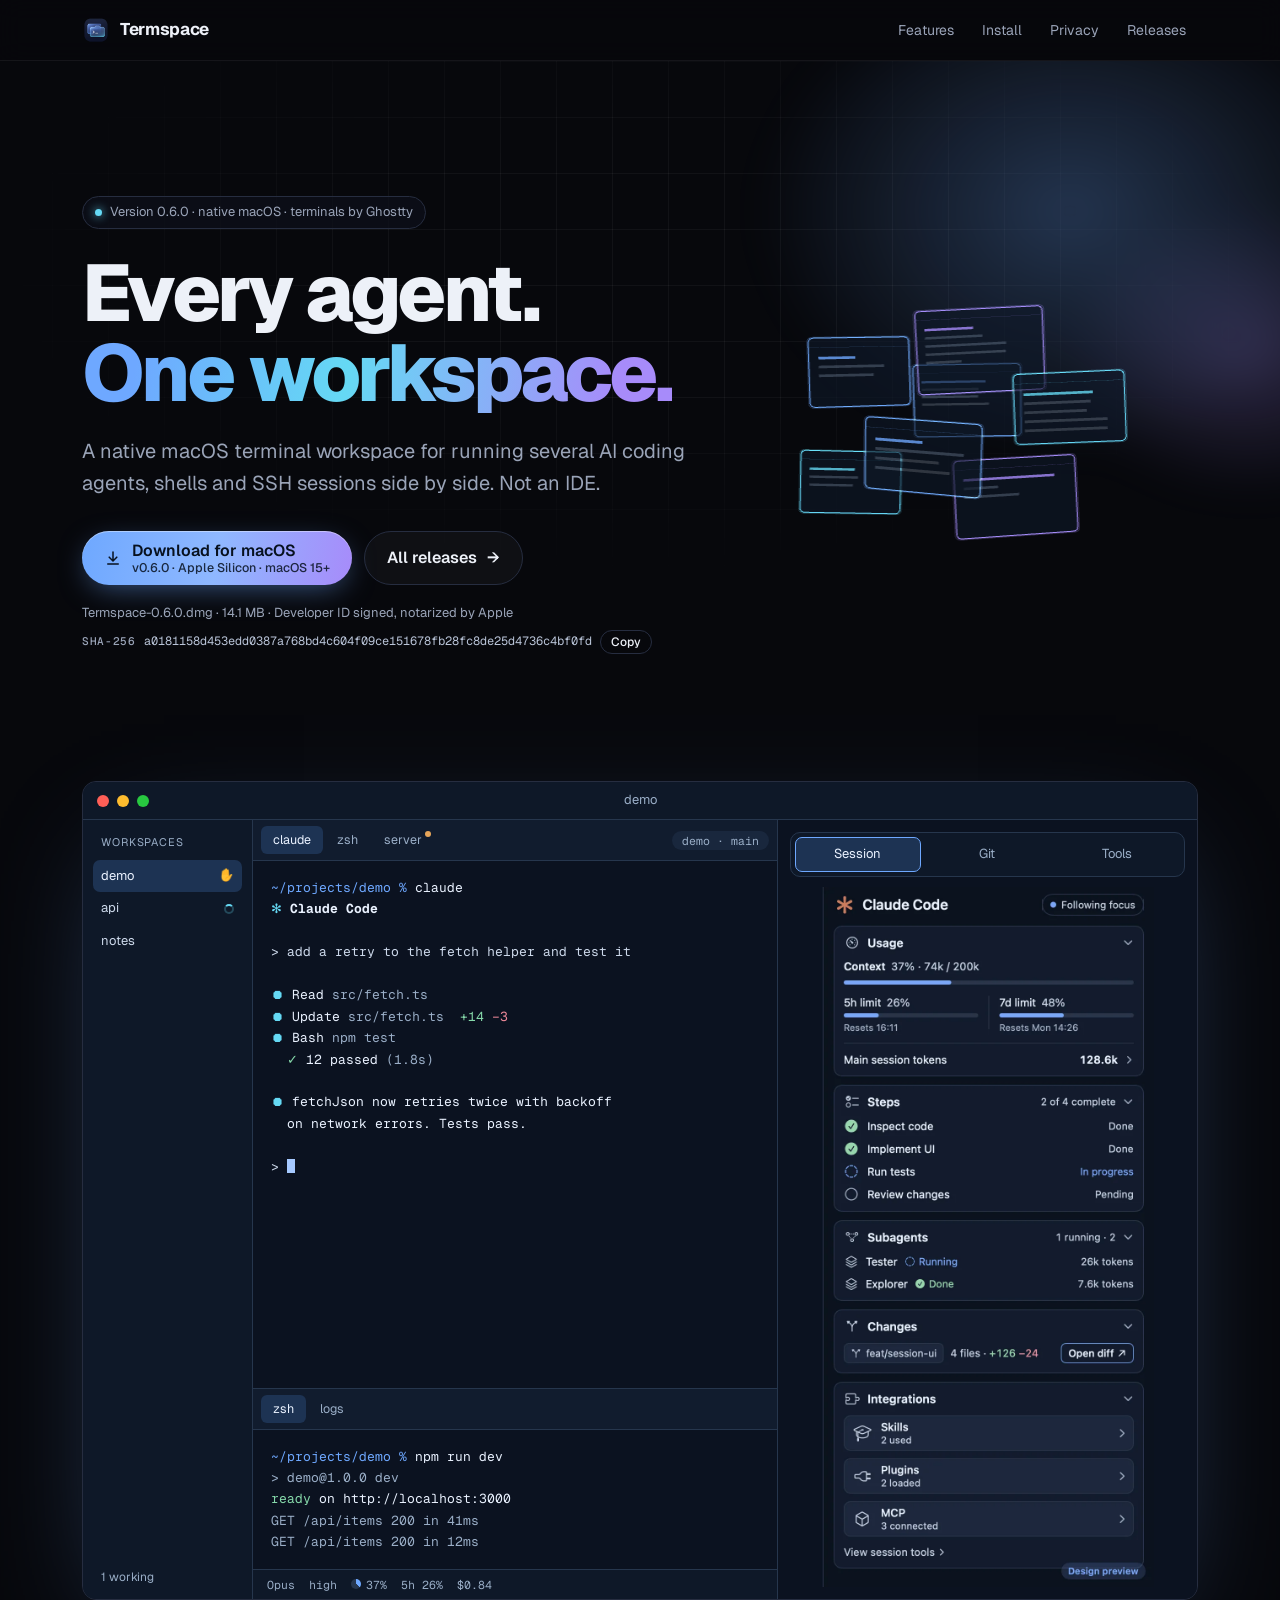
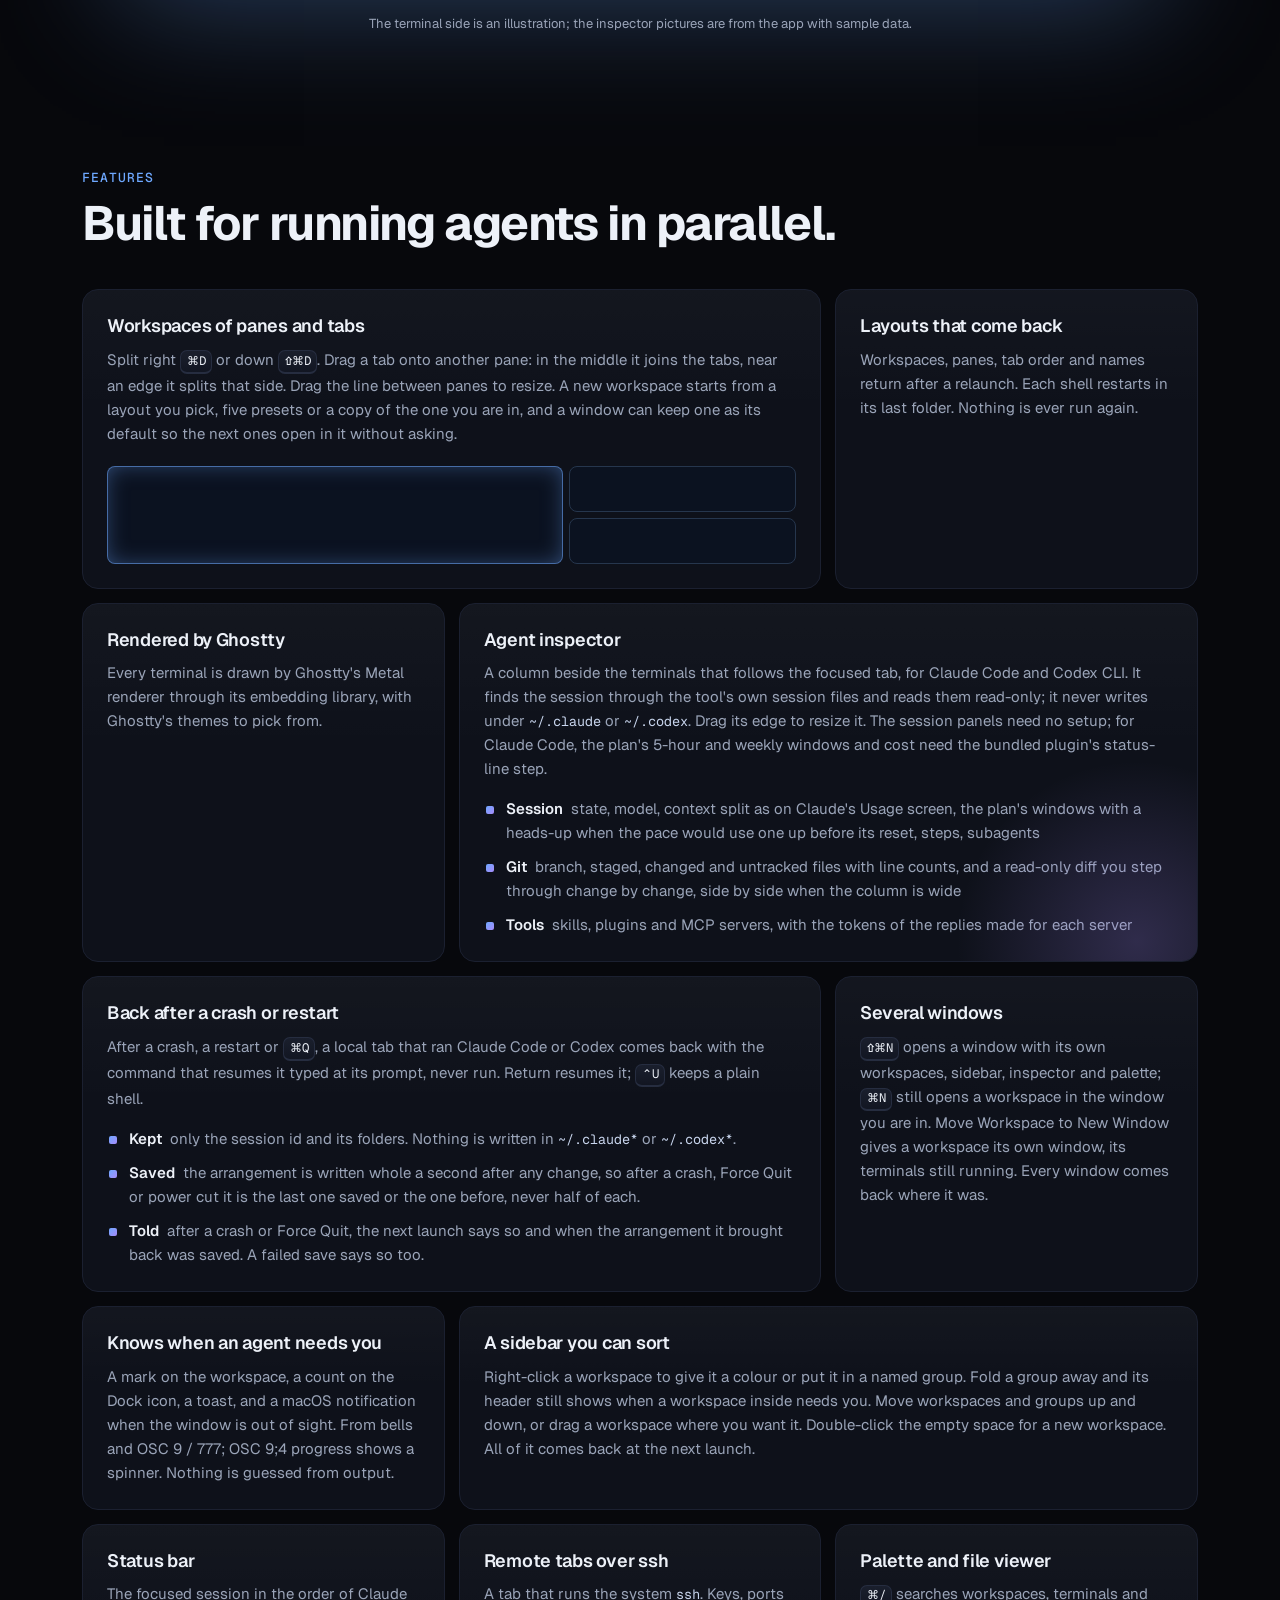
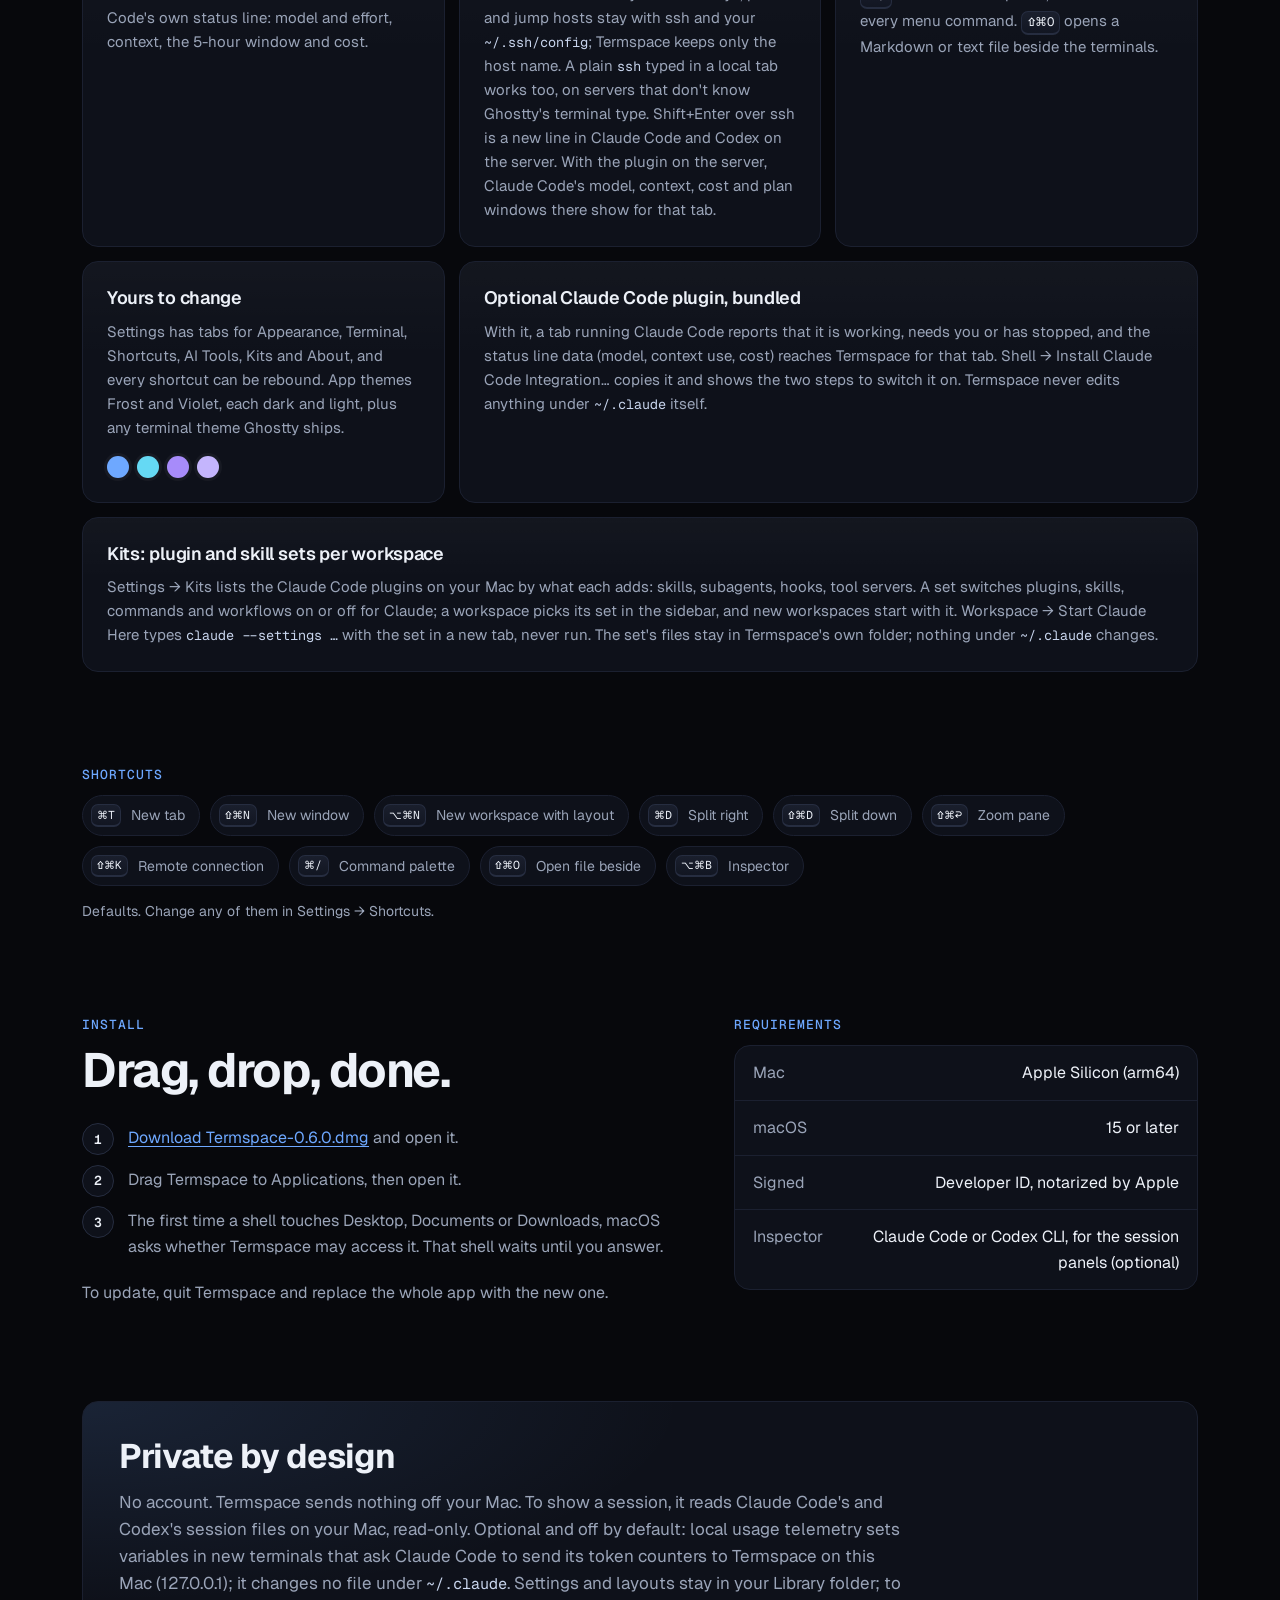
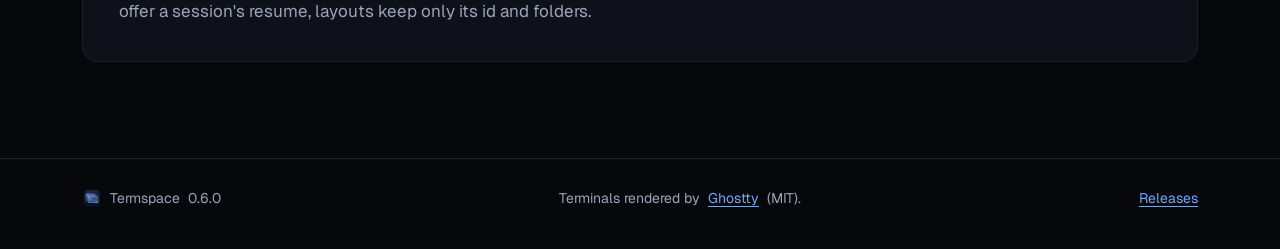
==== commit ec5fbf7c: "Termspace 0.6.0: the final image's SHA-256, About and Shift+Enter over ssh The 0.6.0 image was rebui" ====
--- a/index.html
+++ b/index.html
@@ -33,7 +33,7 @@
 <body
   data-version="0.6.0"
   data-size="14.1 MB"
-  data-sha="ef1e8145ebe76d355d9a55fd4f3ae423e7cab71ec0509efda08afb29b86e7de1"
+  data-sha="a0181158d453edd0387a768bd4c604f09ce151678fb28fc8de25d4736c4bf0fd"
   data-url="https://github.com/amaraa87/termspace-site/releases/download/v0.6.0/Termspace-0.6.0.dmg"
   data-file="Termspace-0.6.0.dmg">
 <a class="skip" href="#main">Skip to content</a>
@@ -71,7 +71,7 @@
         </div>
         <div class="fineprint">
           <p><span data-r="file">Termspace-0.6.0.dmg</span> · <span data-r="size">14.1 MB</span> · Developer ID signed, notarized by Apple</p>
-          <p class="sha"><span class="sha-label">SHA-256</span> <code data-r="sha">ef1e8145ebe76d355d9a55fd4f3ae423e7cab71ec0509efda08afb29b86e7de1</code>
+          <p class="sha"><span class="sha-label">SHA-256</span> <code data-r="sha">a0181158d453edd0387a768bd4c604f09ce151678fb28fc8de25d4736c4bf0fd</code>
             <button type="button" class="copy" data-copy="sha" hidden>Copy</button><span class="copied" role="status" aria-live="polite"></span></p>
         </div>
       </div>
@@ -196,7 +196,7 @@
         </article>
         <article class="card">
           <h3>Remote tabs over ssh</h3>
-          <p>A tab that runs the system <code>ssh</code>. Keys, ports and jump hosts stay with ssh and your <code>~/.ssh/config</code>; Termspace keeps only the host name. A plain <code>ssh</code> typed in a local tab works too, on servers that don't know Ghostty's terminal type. With the plugin on the server, Claude Code's model, context, cost and plan windows there show for that tab.</p>
+          <p>A tab that runs the system <code>ssh</code>. Keys, ports and jump hosts stay with ssh and your <code>~/.ssh/config</code>; Termspace keeps only the host name. A plain <code>ssh</code> typed in a local tab works too, on servers that don't know Ghostty's terminal type. Shift+Enter over ssh is a new line in Claude Code and Codex on the server. With the plugin on the server, Claude Code's model, context, cost and plan windows there show for that tab.</p>
         </article>
         <article class="card">
           <h3>Palette and file viewer</h3>
@@ -204,7 +204,7 @@
         </article>
         <article class="card">
           <h3>Yours to change</h3>
-          <p>Settings has tabs for Appearance, Terminal, Shortcuts, AI Tools and Kits, and every shortcut can be rebound. App themes Frost and Violet, each dark and light, plus any terminal theme Ghostty ships.</p>
+          <p>Settings has tabs for Appearance, Terminal, Shortcuts, AI Tools, Kits and About, and every shortcut can be rebound. App themes Frost and Violet, each dark and light, plus any terminal theme Ghostty ships.</p>
           <div class="swatches" aria-hidden="true"><i style="--c:#6EA8FF"></i><i style="--c:#65D9F4"></i><i style="--c:#A78BFA"></i><i style="--c:#C4B5FD"></i></div>
         </article>
         <article class="card span2">
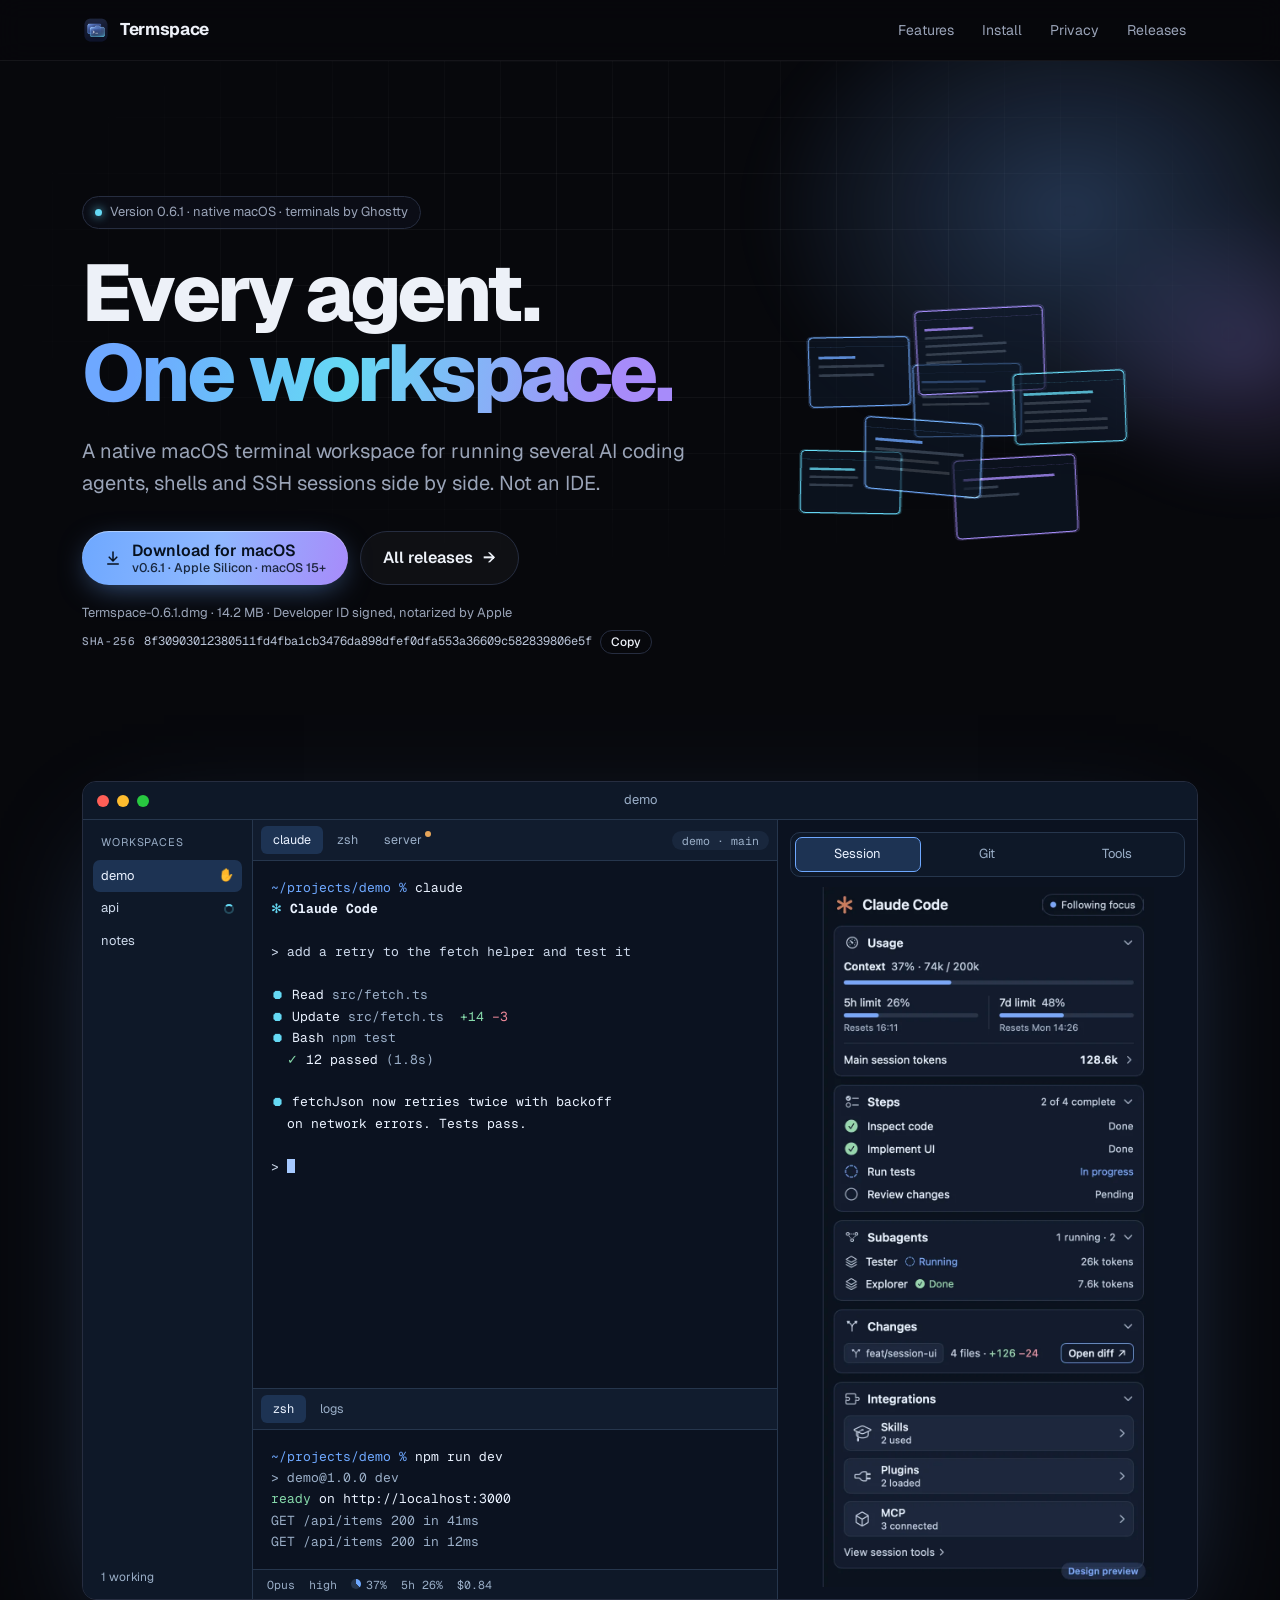
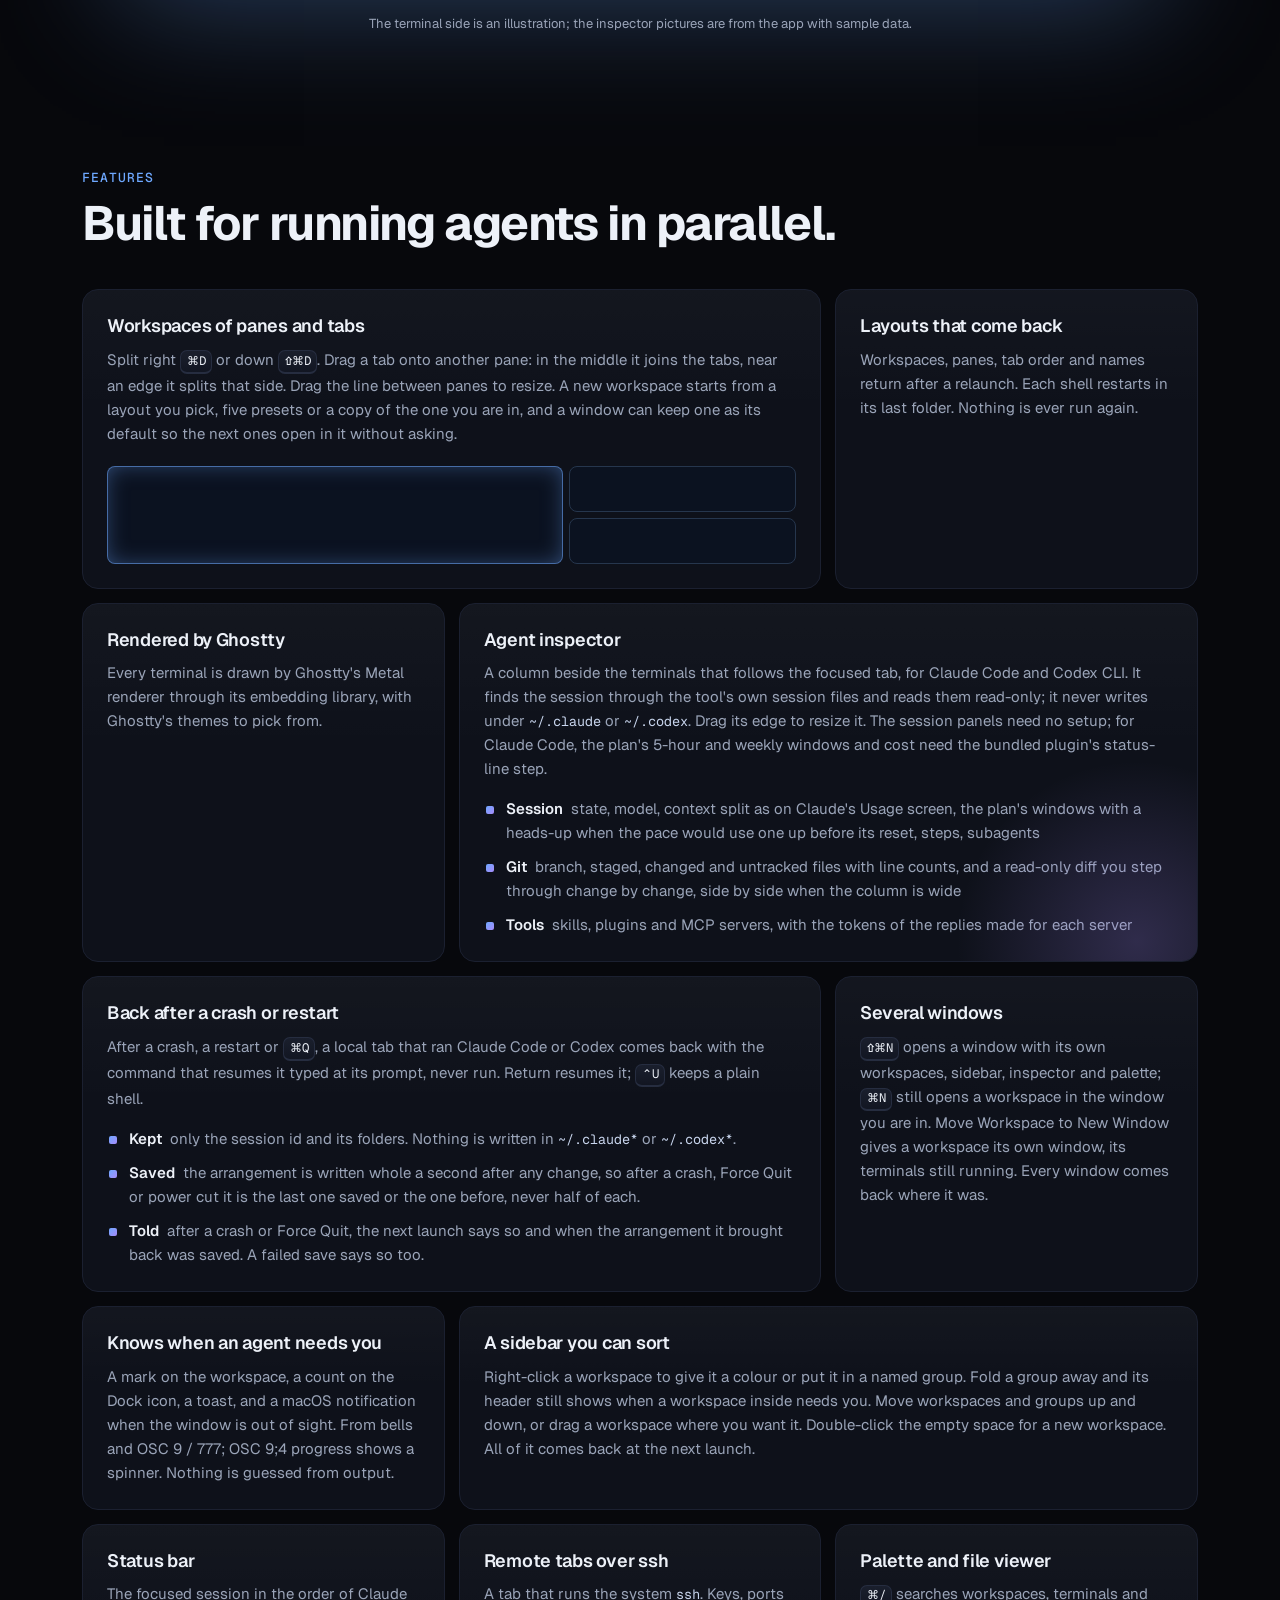
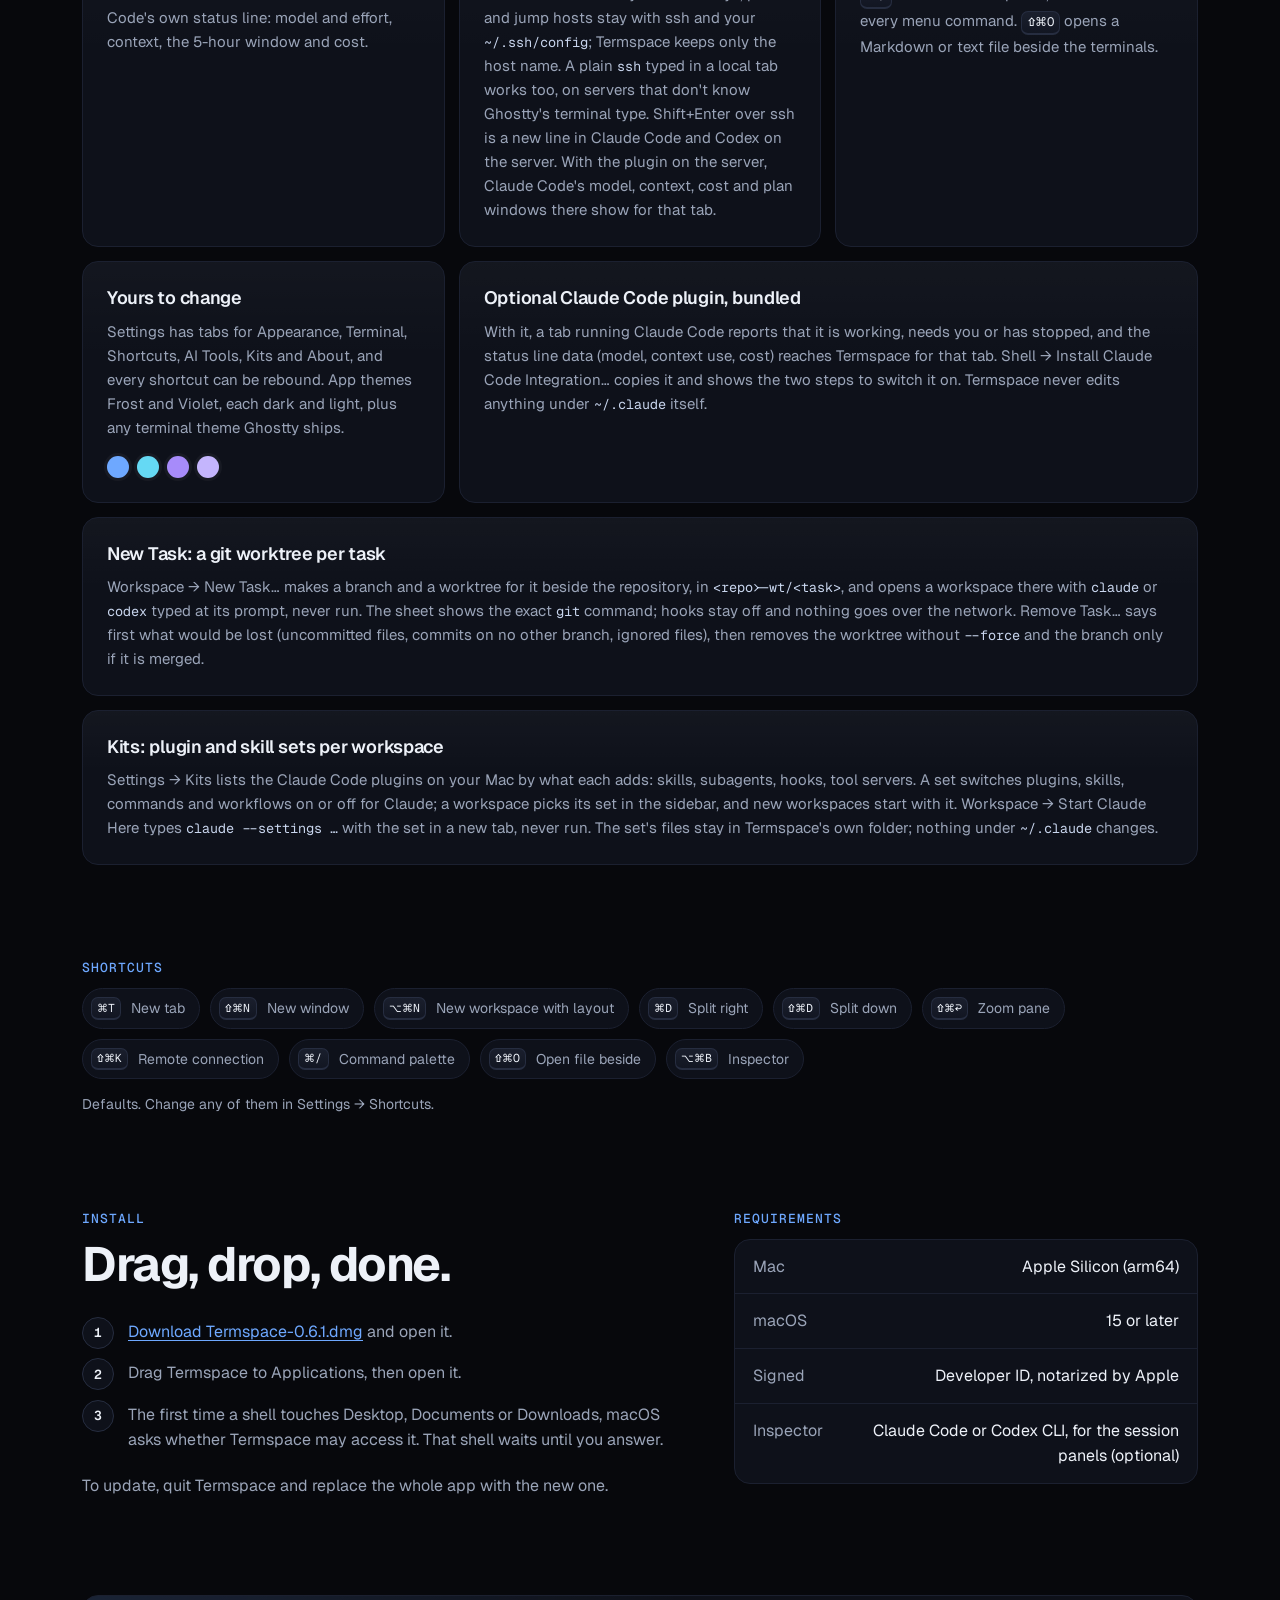
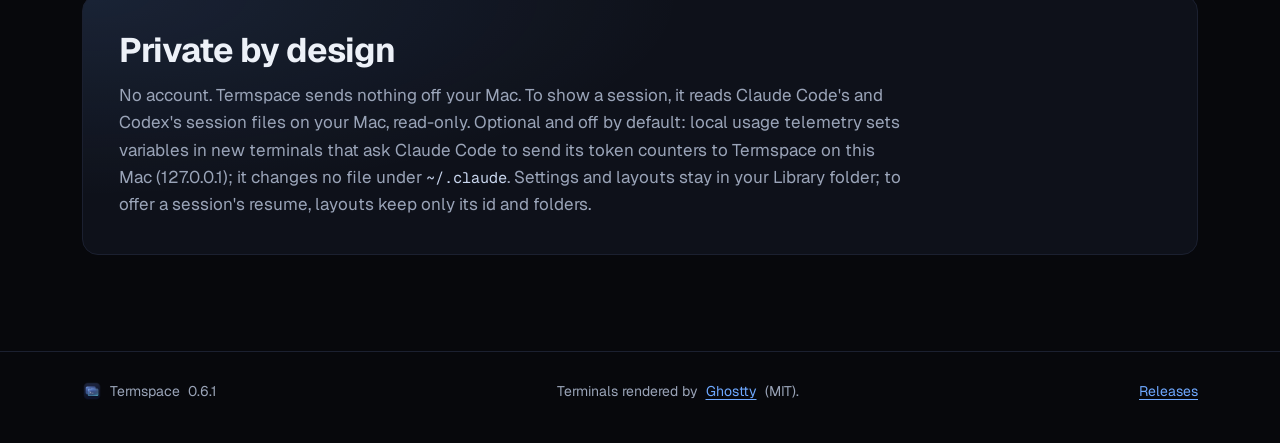
==== commit abc83b1e: "Termspace 0.6.1: release facts, and a card for New Task Version, size (14.2 MB), SHA-256 8f309030… a" ====
--- a/index.html
+++ b/index.html
@@ -13,14 +13,14 @@
 <meta property="og:title" content="Termspace for macOS">
 <meta property="og:description" content="A native macOS terminal workspace for AI coding agents, shells and SSH, side by side.">
 <meta property="og:url" content="https://amaraa87.github.io/termspace-site/">
-<meta property="og:image" content="https://amaraa87.github.io/termspace-site/assets/img/og.png?v=0.6.0">
+<meta property="og:image" content="https://amaraa87.github.io/termspace-site/assets/img/og.png?v=0.6.1">
 <meta property="og:image:width" content="1200">
 <meta property="og:image:height" content="630">
 <meta property="og:image:alt" content="Termspace app icon and wordmark on a dark background">
 <meta name="twitter:card" content="summary_large_image">
 <meta name="twitter:title" content="Termspace for macOS">
 <meta name="twitter:description" content="A native macOS terminal workspace for AI coding agents, shells and SSH, side by side.">
-<meta name="twitter:image" content="https://amaraa87.github.io/termspace-site/assets/img/og.png?v=0.6.0">
+<meta name="twitter:image" content="https://amaraa87.github.io/termspace-site/assets/img/og.png?v=0.6.1">
 <link rel="preconnect" href="https://fonts.googleapis.com">
 <link rel="preconnect" href="https://fonts.gstatic.com" crossorigin>
 <link rel="stylesheet" href="https://fonts.googleapis.com/css2?family=Geist:wght@400;500;600;700;800&family=Geist+Mono:wght@400;500&display=swap">
@@ -31,11 +31,11 @@
 </head>
 <!-- Release facts: change them here and in the static text marked data-r below (see README.md). -->
 <body
-  data-version="0.6.0"
-  data-size="14.1 MB"
-  data-sha="a0181158d453edd0387a768bd4c604f09ce151678fb28fc8de25d4736c4bf0fd"
-  data-url="https://github.com/amaraa87/termspace-site/releases/download/v0.6.0/Termspace-0.6.0.dmg"
-  data-file="Termspace-0.6.0.dmg">
+  data-version="0.6.1"
+  data-size="14.2 MB"
+  data-sha="8f30903012380511fd4fba1cb3476da898dfef0dfa553a36609c582839806e5f"
+  data-url="https://github.com/amaraa87/termspace-site/releases/download/v0.6.1/Termspace-0.6.1.dmg"
+  data-file="Termspace-0.6.1.dmg">
 <a class="skip" href="#main">Skip to content</a>
 
 <header class="nav">
@@ -59,19 +59,19 @@
   <section class="hero" id="top" aria-labelledby="hero-title">
     <div class="wrap hero-in">
       <div class="hero-copy">
-        <p class="eyebrow"><span class="dot" aria-hidden="true"></span><span>Version <span data-r="version">0.6.0</span> · native macOS · terminals by Ghostty</span></p>
+        <p class="eyebrow"><span class="dot" aria-hidden="true"></span><span>Version <span data-r="version">0.6.1</span> · native macOS · terminals by Ghostty</span></p>
         <h1 id="hero-title">Every agent.<br><span class="grad">One workspace.</span></h1>
         <p class="lede">A native macOS terminal workspace for running several AI coding agents, shells and SSH sessions side by side. Not an IDE.</p>
         <div class="cta">
-          <a class="btn btn-primary" data-r-href="url" href="https://github.com/amaraa87/termspace-site/releases/download/v0.6.0/Termspace-0.6.0.dmg">
+          <a class="btn btn-primary" data-r-href="url" href="https://github.com/amaraa87/termspace-site/releases/download/v0.6.1/Termspace-0.6.1.dmg">
             <svg width="18" height="18" viewBox="0 0 24 24" aria-hidden="true"><path fill="currentColor" d="M12 3a1 1 0 0 1 1 1v9.6l3.3-3.3a1 1 0 1 1 1.4 1.4l-5 5a1 1 0 0 1-1.4 0l-5-5a1 1 0 1 1 1.4-1.4l3.3 3.3V4a1 1 0 0 1 1-1ZM5 19h14a1 1 0 1 1 0 2H5a1 1 0 1 1 0-2Z"/></svg>
-            <span class="btn-text"><span>Download for macOS</span><small>v<span data-r="version">0.6.0</span> · Apple Silicon · macOS 15+</small></span>
+            <span class="btn-text"><span>Download for macOS</span><small>v<span data-r="version">0.6.1</span> · Apple Silicon · macOS 15+</small></span>
           </a>
           <a class="btn btn-ghost" href="https://github.com/amaraa87/termspace-site/releases">All releases <span aria-hidden="true">→</span></a>
         </div>
         <div class="fineprint">
-          <p><span data-r="file">Termspace-0.6.0.dmg</span> · <span data-r="size">14.1 MB</span> · Developer ID signed, notarized by Apple</p>
-          <p class="sha"><span class="sha-label">SHA-256</span> <code data-r="sha">a0181158d453edd0387a768bd4c604f09ce151678fb28fc8de25d4736c4bf0fd</code>
+          <p><span data-r="file">Termspace-0.6.1.dmg</span> · <span data-r="size">14.2 MB</span> · Developer ID signed, notarized by Apple</p>
+          <p class="sha"><span class="sha-label">SHA-256</span> <code data-r="sha">8f30903012380511fd4fba1cb3476da898dfef0dfa553a36609c582839806e5f</code>
             <button type="button" class="copy" data-copy="sha" hidden>Copy</button><span class="copied" role="status" aria-live="polite"></span></p>
         </div>
       </div>
@@ -212,6 +212,10 @@
           <p>With it, a tab running Claude Code reports that it is working, needs you or has stopped, and the status line data (model, context use, cost) reaches Termspace for that tab. Shell → Install Claude Code Integration… copies it and shows the two steps to switch it on. Termspace never edits anything under <code>~/.claude</code> itself.</p>
         </article>
         <article class="card full">
+          <h3>New Task: a git worktree per task</h3>
+          <p>Workspace → New Task… makes a branch and a worktree for it beside the repository, in <code>&lt;repo&gt;-wt/&lt;task&gt;</code>, and opens a workspace there with <code>claude</code> or <code>codex</code> typed at its prompt, never run. The sheet shows the exact <code>git</code> command; hooks stay off and nothing goes over the network. Remove Task… says first what would be lost (uncommitted files, commits on no other branch, ignored files), then removes the worktree without <code>--force</code> and the branch only if it is merged.</p>
+        </article>
+        <article class="card full">
           <h3>Kits: plugin and skill sets per workspace</h3>
           <p>Settings → Kits lists the Claude Code plugins on your Mac by what each adds: skills, subagents, hooks, tool servers. A set switches plugins, skills, commands and workflows on or off for Claude; a workspace picks its set in the sidebar, and new workspaces start with it. Workspace → Start Claude Here types <code>claude --settings …</code> with the set in a new tab, never run. The set's files stay in Termspace's own folder; nothing under <code>~/.claude</code> changes.</p>
         </article>
@@ -244,7 +248,7 @@
         <p class="kicker">Install</p>
         <h2 id="install-title">Drag, drop, done.</h2>
         <ol class="steps">
-          <li><a data-r-href="url" href="https://github.com/amaraa87/termspace-site/releases/download/v0.6.0/Termspace-0.6.0.dmg">Download <span data-r="file">Termspace-0.6.0.dmg</span></a> and open it.</li>
+          <li><a data-r-href="url" href="https://github.com/amaraa87/termspace-site/releases/download/v0.6.1/Termspace-0.6.1.dmg">Download <span data-r="file">Termspace-0.6.1.dmg</span></a> and open it.</li>
           <li>Drag Termspace to Applications, then open it.</li>
           <li>The first time a shell touches Desktop, Documents or Downloads, macOS asks whether Termspace may access it. That shell waits until you answer.</li>
         </ol>
@@ -274,7 +278,7 @@
 
 <footer class="foot">
   <div class="wrap foot-in">
-    <p><img src="assets/img/icon-96.png" width="20" height="20" alt=""> Termspace <span data-r="version">0.6.0</span></p>
+    <p><img src="assets/img/icon-96.png" width="20" height="20" alt=""> Termspace <span data-r="version">0.6.1</span></p>
     <p>Terminals rendered by <a href="https://ghostty.org">Ghostty</a> (MIT).</p>
     <p><a href="https://github.com/amaraa87/termspace-site/releases">Releases</a></p>
   </div>
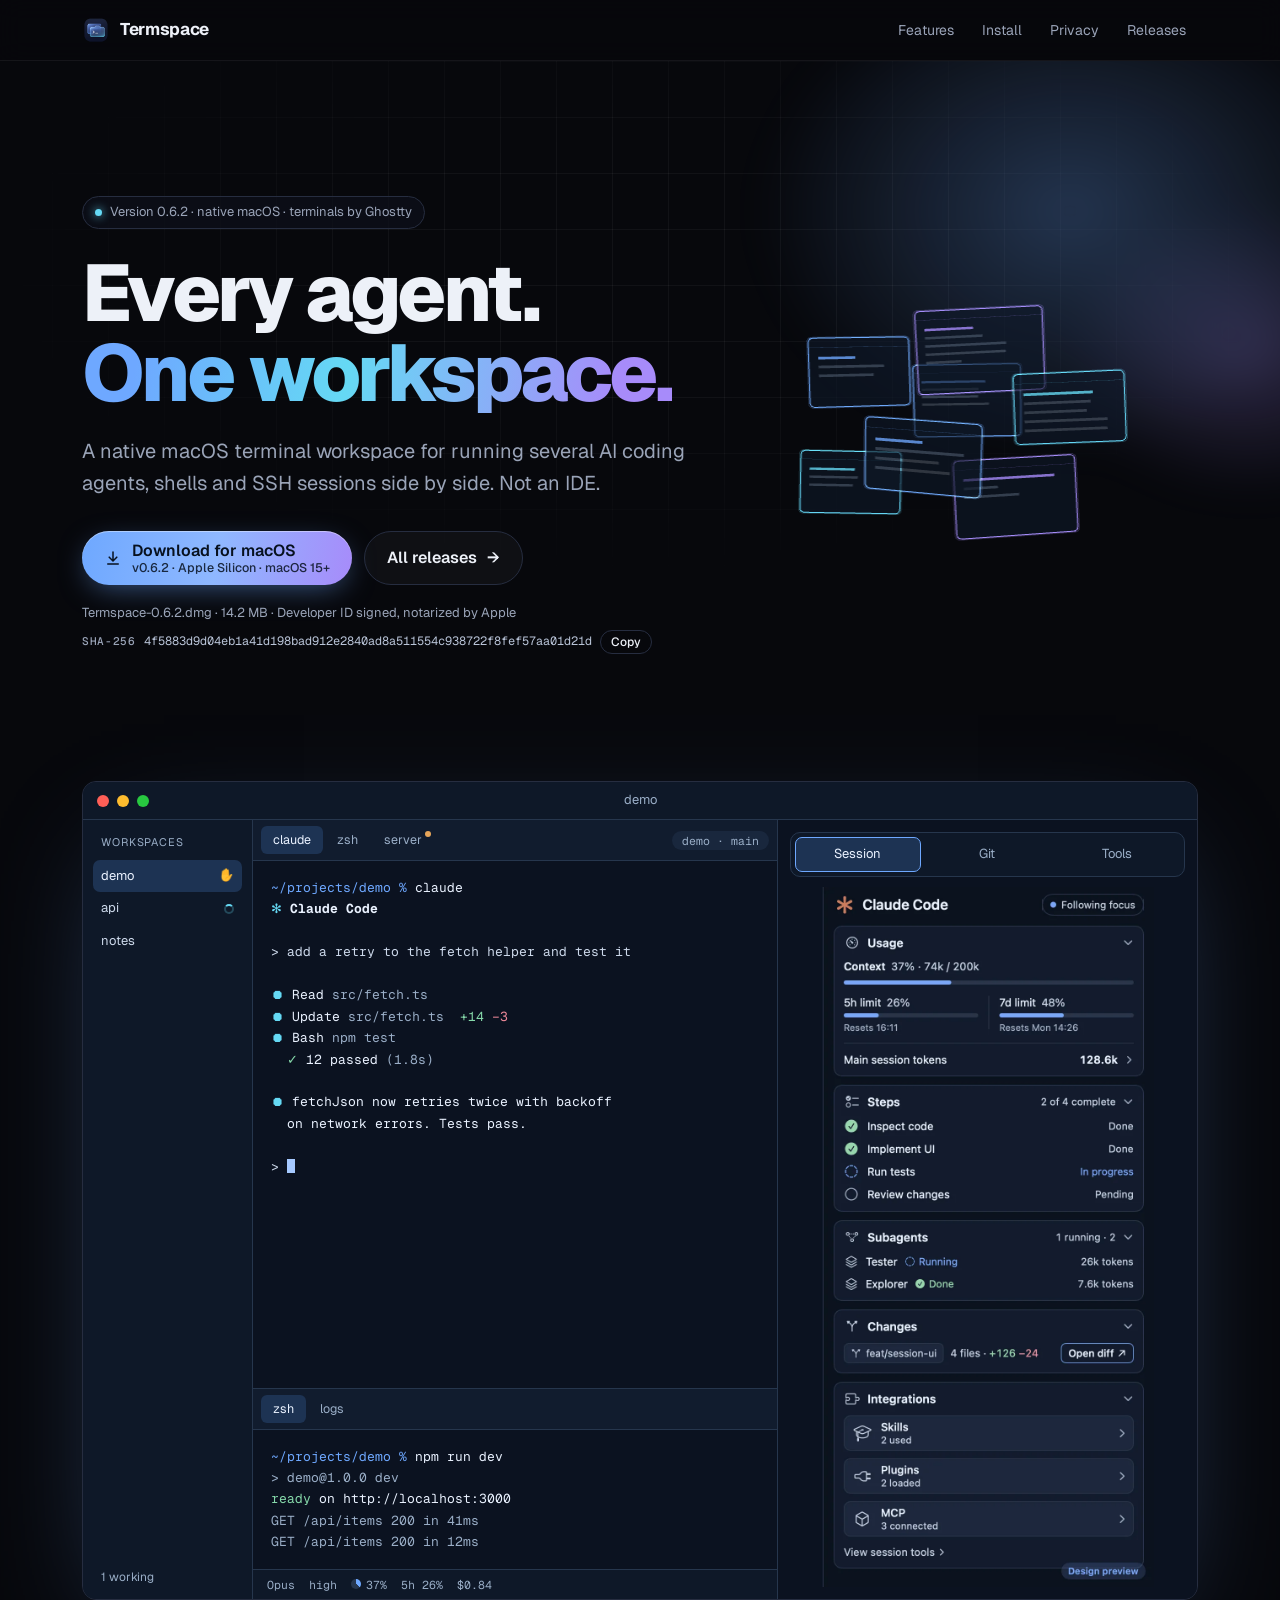
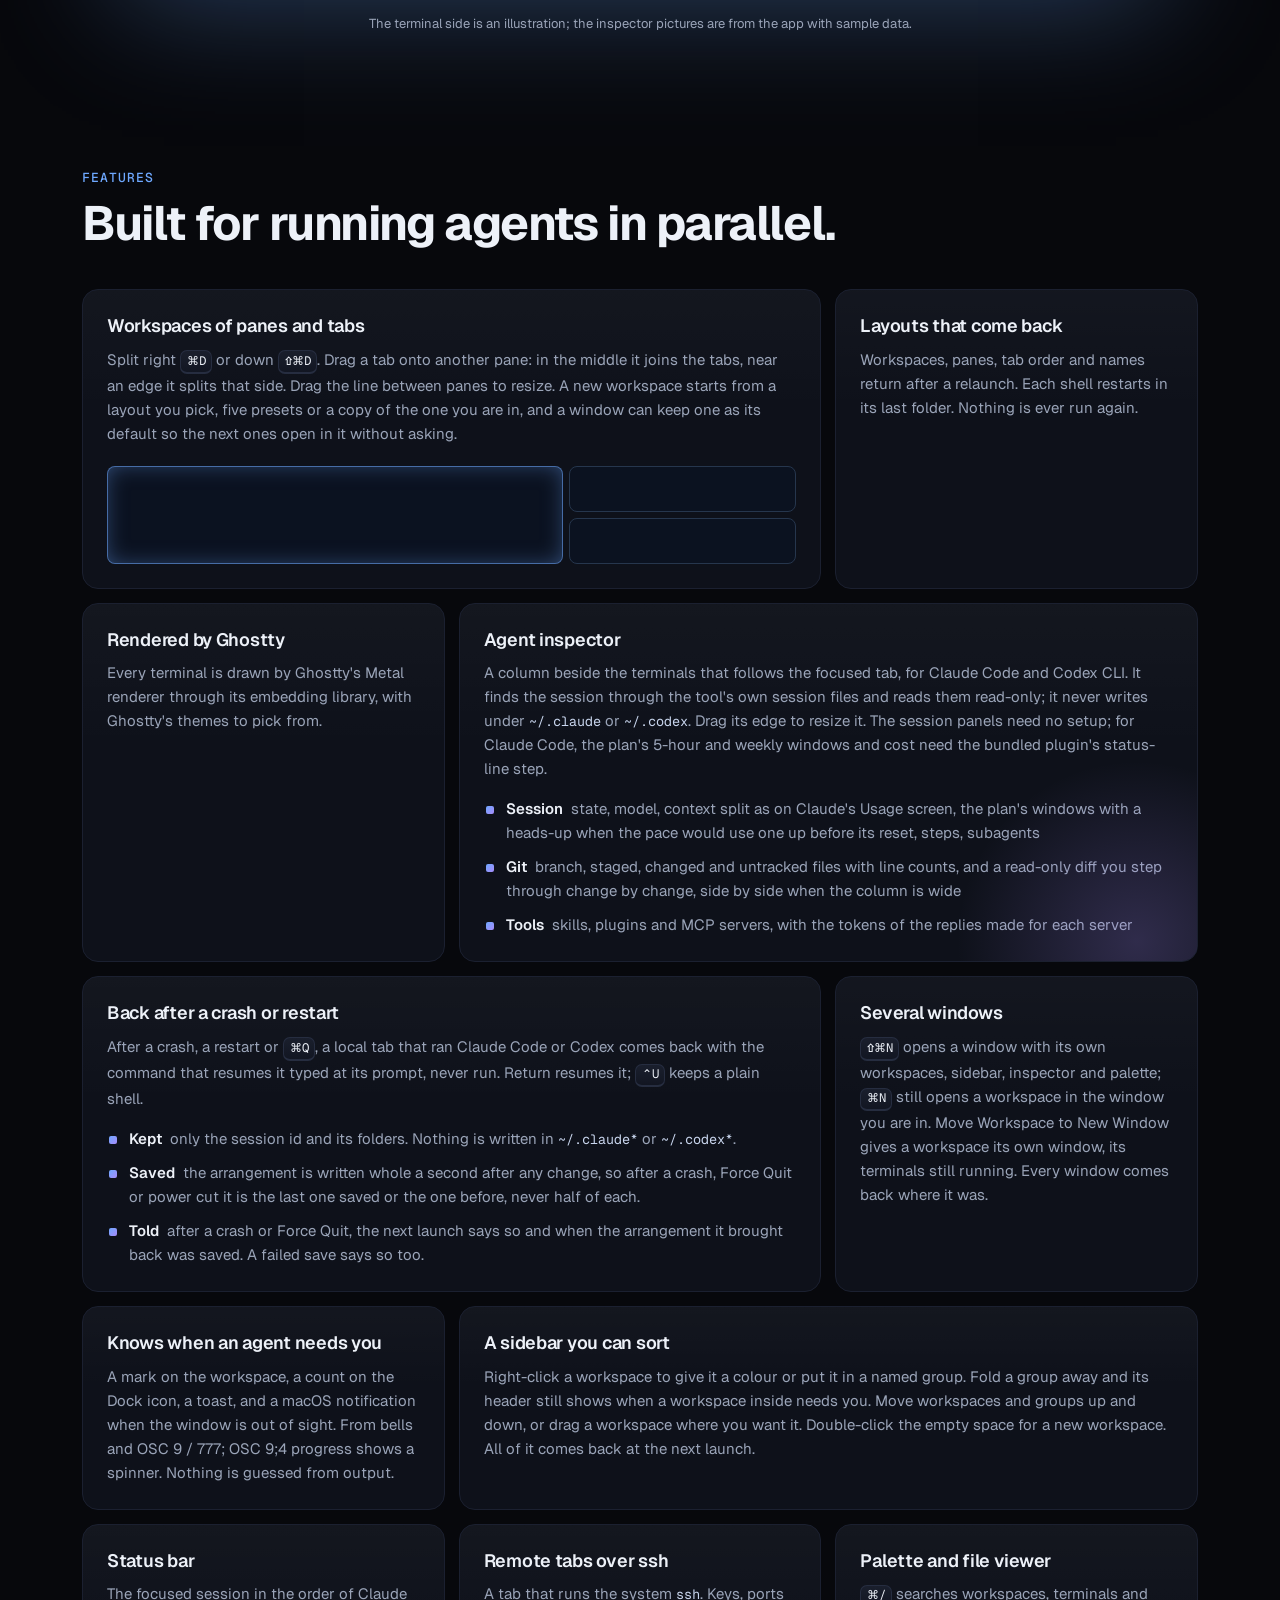
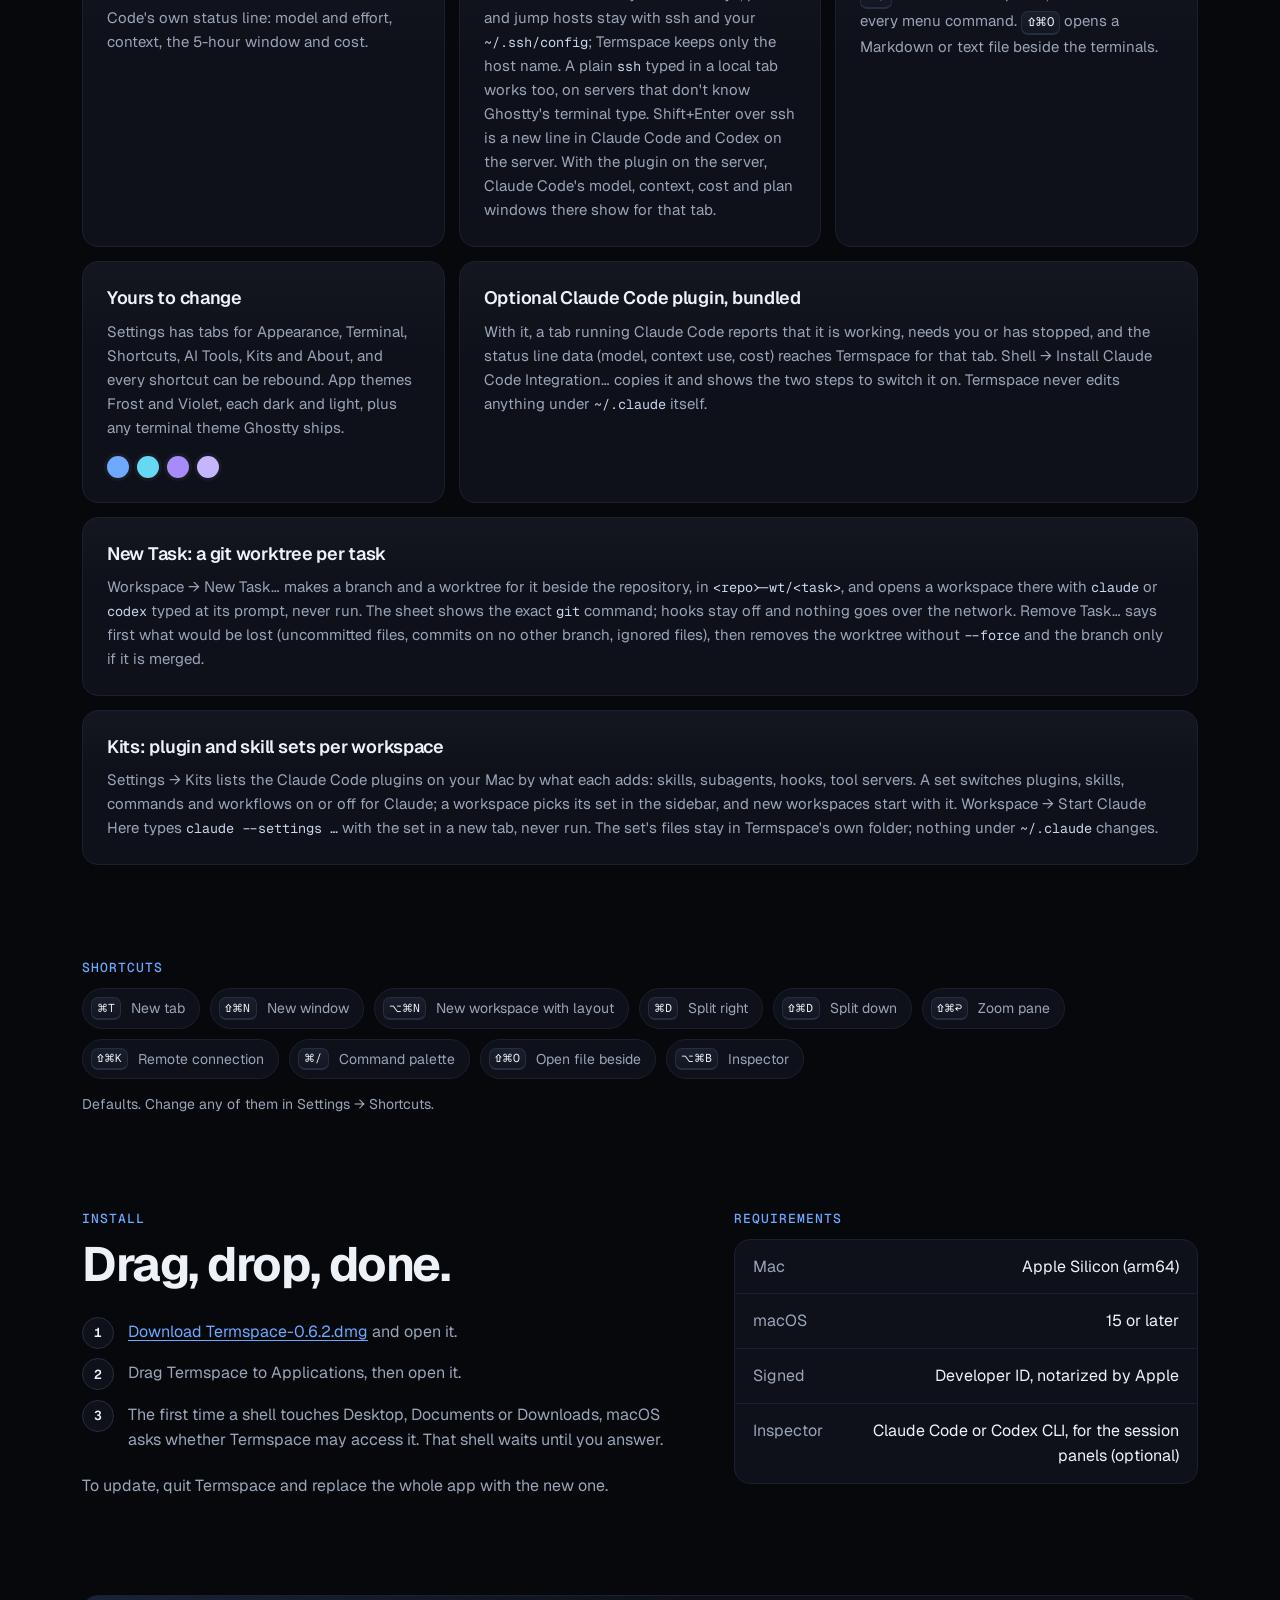
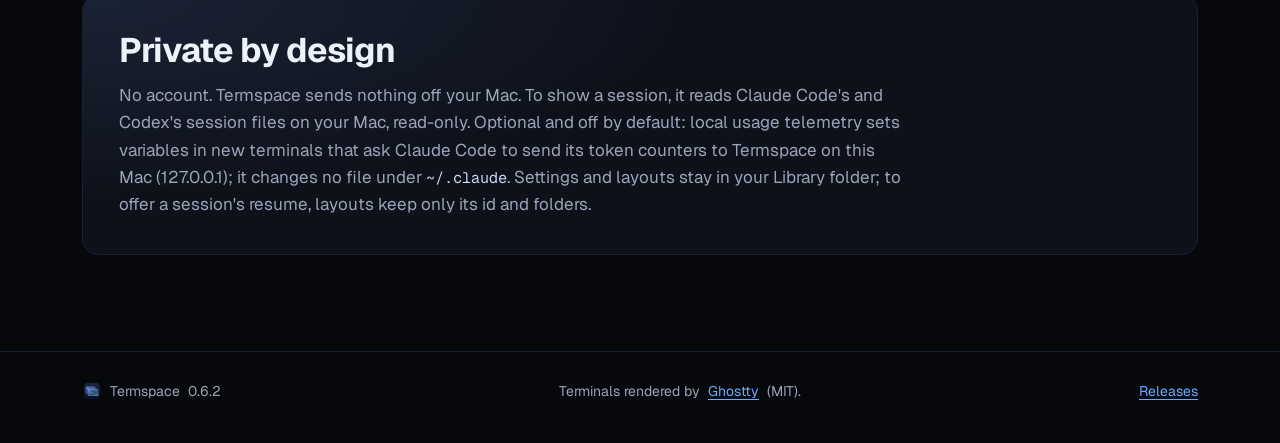
==== commit 47b7d695: "Termspace 0.6.2: release facts Version, SHA-256 4f5883d9… and the download URL; og image redrawn at " ====
--- a/index.html
+++ b/index.html
@@ -13,14 +13,14 @@
 <meta property="og:title" content="Termspace for macOS">
 <meta property="og:description" content="A native macOS terminal workspace for AI coding agents, shells and SSH, side by side.">
 <meta property="og:url" content="https://amaraa87.github.io/termspace-site/">
-<meta property="og:image" content="https://amaraa87.github.io/termspace-site/assets/img/og.png?v=0.6.1">
+<meta property="og:image" content="https://amaraa87.github.io/termspace-site/assets/img/og.png?v=0.6.2">
 <meta property="og:image:width" content="1200">
 <meta property="og:image:height" content="630">
 <meta property="og:image:alt" content="Termspace app icon and wordmark on a dark background">
 <meta name="twitter:card" content="summary_large_image">
 <meta name="twitter:title" content="Termspace for macOS">
 <meta name="twitter:description" content="A native macOS terminal workspace for AI coding agents, shells and SSH, side by side.">
-<meta name="twitter:image" content="https://amaraa87.github.io/termspace-site/assets/img/og.png?v=0.6.1">
+<meta name="twitter:image" content="https://amaraa87.github.io/termspace-site/assets/img/og.png?v=0.6.2">
 <link rel="preconnect" href="https://fonts.googleapis.com">
 <link rel="preconnect" href="https://fonts.gstatic.com" crossorigin>
 <link rel="stylesheet" href="https://fonts.googleapis.com/css2?family=Geist:wght@400;500;600;700;800&family=Geist+Mono:wght@400;500&display=swap">
@@ -31,11 +31,11 @@
 </head>
 <!-- Release facts: change them here and in the static text marked data-r below (see README.md). -->
 <body
-  data-version="0.6.1"
+  data-version="0.6.2"
   data-size="14.2 MB"
-  data-sha="8f30903012380511fd4fba1cb3476da898dfef0dfa553a36609c582839806e5f"
-  data-url="https://github.com/amaraa87/termspace-site/releases/download/v0.6.1/Termspace-0.6.1.dmg"
-  data-file="Termspace-0.6.1.dmg">
+  data-sha="4f5883d9d04eb1a41d198bad912e2840ad8a511554c938722f8fef57aa01d21d"
+  data-url="https://github.com/amaraa87/termspace-site/releases/download/v0.6.2/Termspace-0.6.2.dmg"
+  data-file="Termspace-0.6.2.dmg">
 <a class="skip" href="#main">Skip to content</a>
 
 <header class="nav">
@@ -59,19 +59,19 @@
   <section class="hero" id="top" aria-labelledby="hero-title">
     <div class="wrap hero-in">
       <div class="hero-copy">
-        <p class="eyebrow"><span class="dot" aria-hidden="true"></span><span>Version <span data-r="version">0.6.1</span> · native macOS · terminals by Ghostty</span></p>
+        <p class="eyebrow"><span class="dot" aria-hidden="true"></span><span>Version <span data-r="version">0.6.2</span> · native macOS · terminals by Ghostty</span></p>
         <h1 id="hero-title">Every agent.<br><span class="grad">One workspace.</span></h1>
         <p class="lede">A native macOS terminal workspace for running several AI coding agents, shells and SSH sessions side by side. Not an IDE.</p>
         <div class="cta">
-          <a class="btn btn-primary" data-r-href="url" href="https://github.com/amaraa87/termspace-site/releases/download/v0.6.1/Termspace-0.6.1.dmg">
+          <a class="btn btn-primary" data-r-href="url" href="https://github.com/amaraa87/termspace-site/releases/download/v0.6.2/Termspace-0.6.2.dmg">
             <svg width="18" height="18" viewBox="0 0 24 24" aria-hidden="true"><path fill="currentColor" d="M12 3a1 1 0 0 1 1 1v9.6l3.3-3.3a1 1 0 1 1 1.4 1.4l-5 5a1 1 0 0 1-1.4 0l-5-5a1 1 0 1 1 1.4-1.4l3.3 3.3V4a1 1 0 0 1 1-1ZM5 19h14a1 1 0 1 1 0 2H5a1 1 0 1 1 0-2Z"/></svg>
-            <span class="btn-text"><span>Download for macOS</span><small>v<span data-r="version">0.6.1</span> · Apple Silicon · macOS 15+</small></span>
+            <span class="btn-text"><span>Download for macOS</span><small>v<span data-r="version">0.6.2</span> · Apple Silicon · macOS 15+</small></span>
           </a>
           <a class="btn btn-ghost" href="https://github.com/amaraa87/termspace-site/releases">All releases <span aria-hidden="true">→</span></a>
         </div>
         <div class="fineprint">
-          <p><span data-r="file">Termspace-0.6.1.dmg</span> · <span data-r="size">14.2 MB</span> · Developer ID signed, notarized by Apple</p>
-          <p class="sha"><span class="sha-label">SHA-256</span> <code data-r="sha">8f30903012380511fd4fba1cb3476da898dfef0dfa553a36609c582839806e5f</code>
+          <p><span data-r="file">Termspace-0.6.2.dmg</span> · <span data-r="size">14.2 MB</span> · Developer ID signed, notarized by Apple</p>
+          <p class="sha"><span class="sha-label">SHA-256</span> <code data-r="sha">4f5883d9d04eb1a41d198bad912e2840ad8a511554c938722f8fef57aa01d21d</code>
             <button type="button" class="copy" data-copy="sha" hidden>Copy</button><span class="copied" role="status" aria-live="polite"></span></p>
         </div>
       </div>
@@ -248,7 +248,7 @@
         <p class="kicker">Install</p>
         <h2 id="install-title">Drag, drop, done.</h2>
         <ol class="steps">
-          <li><a data-r-href="url" href="https://github.com/amaraa87/termspace-site/releases/download/v0.6.1/Termspace-0.6.1.dmg">Download <span data-r="file">Termspace-0.6.1.dmg</span></a> and open it.</li>
+          <li><a data-r-href="url" href="https://github.com/amaraa87/termspace-site/releases/download/v0.6.2/Termspace-0.6.2.dmg">Download <span data-r="file">Termspace-0.6.2.dmg</span></a> and open it.</li>
           <li>Drag Termspace to Applications, then open it.</li>
           <li>The first time a shell touches Desktop, Documents or Downloads, macOS asks whether Termspace may access it. That shell waits until you answer.</li>
         </ol>
@@ -278,7 +278,7 @@
 
 <footer class="foot">
   <div class="wrap foot-in">
-    <p><img src="assets/img/icon-96.png" width="20" height="20" alt=""> Termspace <span data-r="version">0.6.1</span></p>
+    <p><img src="assets/img/icon-96.png" width="20" height="20" alt=""> Termspace <span data-r="version">0.6.2</span></p>
     <p>Terminals rendered by <a href="https://ghostty.org">Ghostty</a> (MIT).</p>
     <p><a href="https://github.com/amaraa87/termspace-site/releases">Releases</a></p>
   </div>
